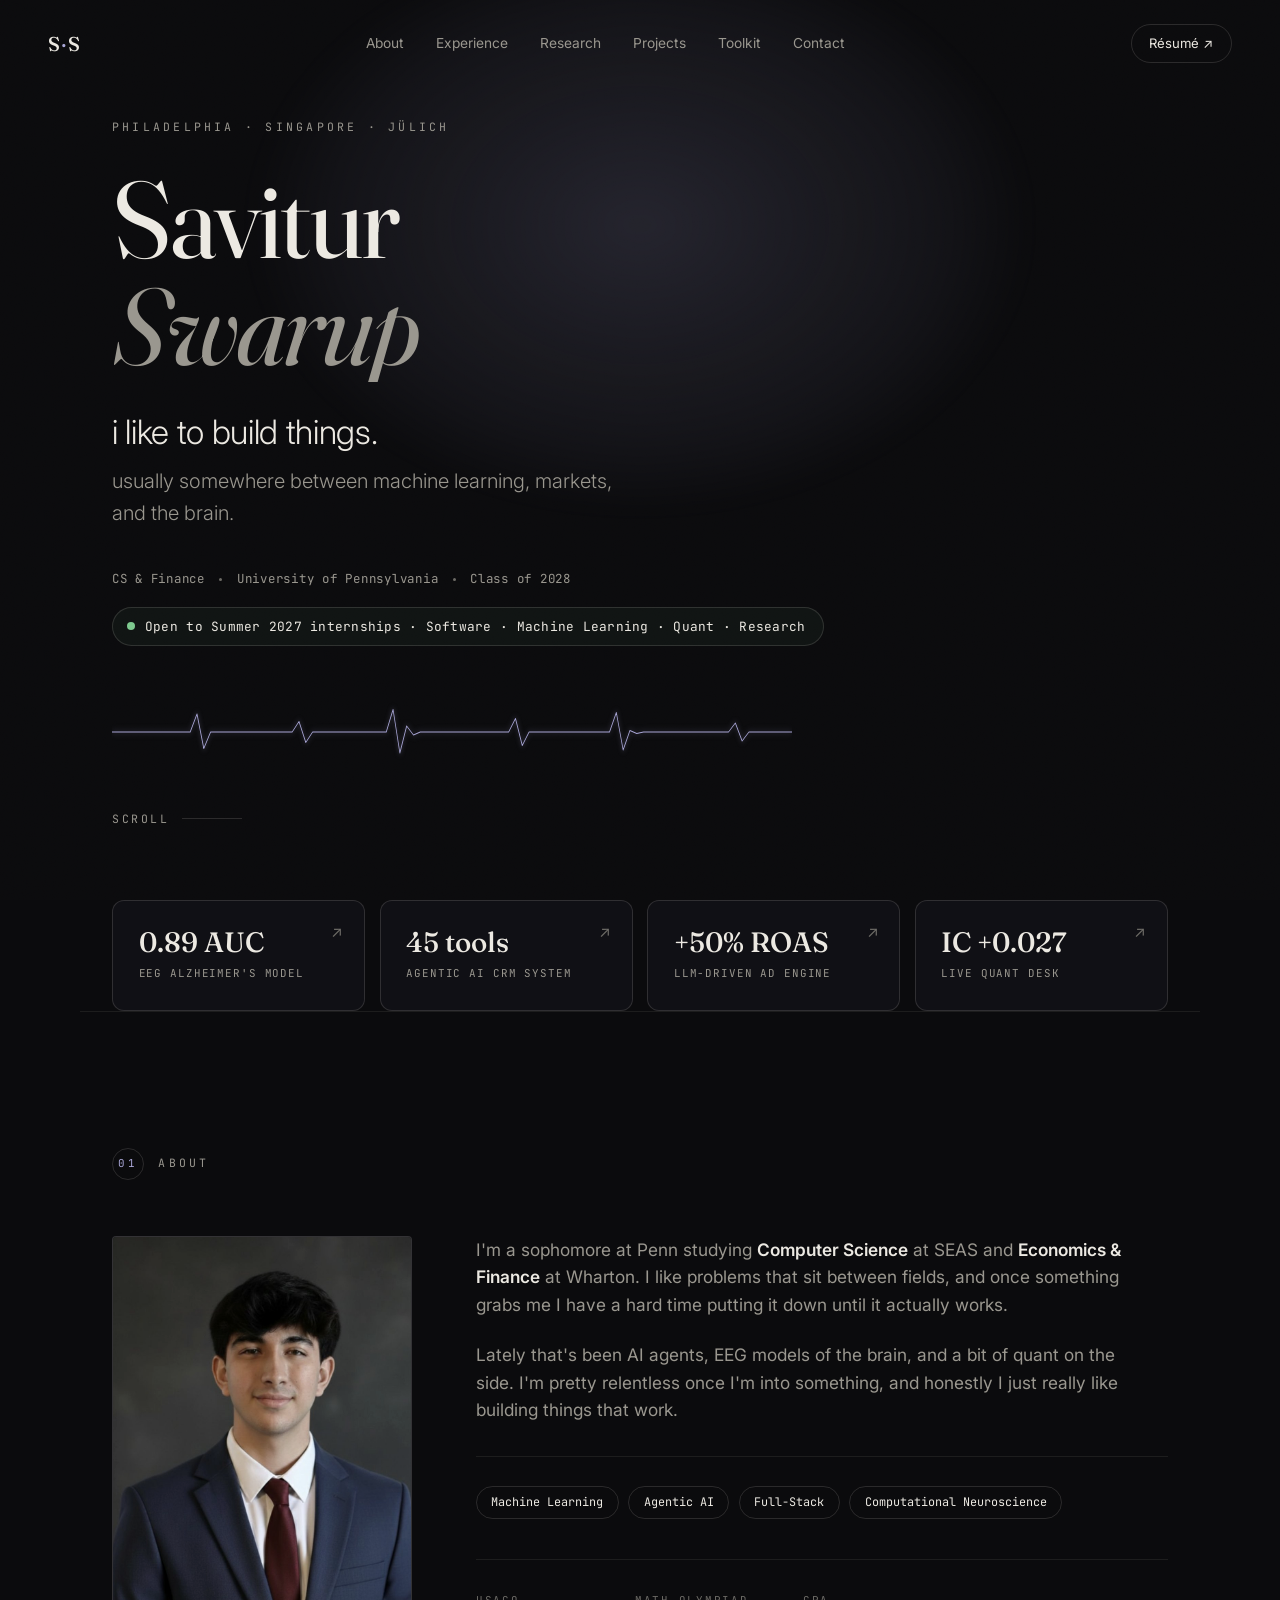
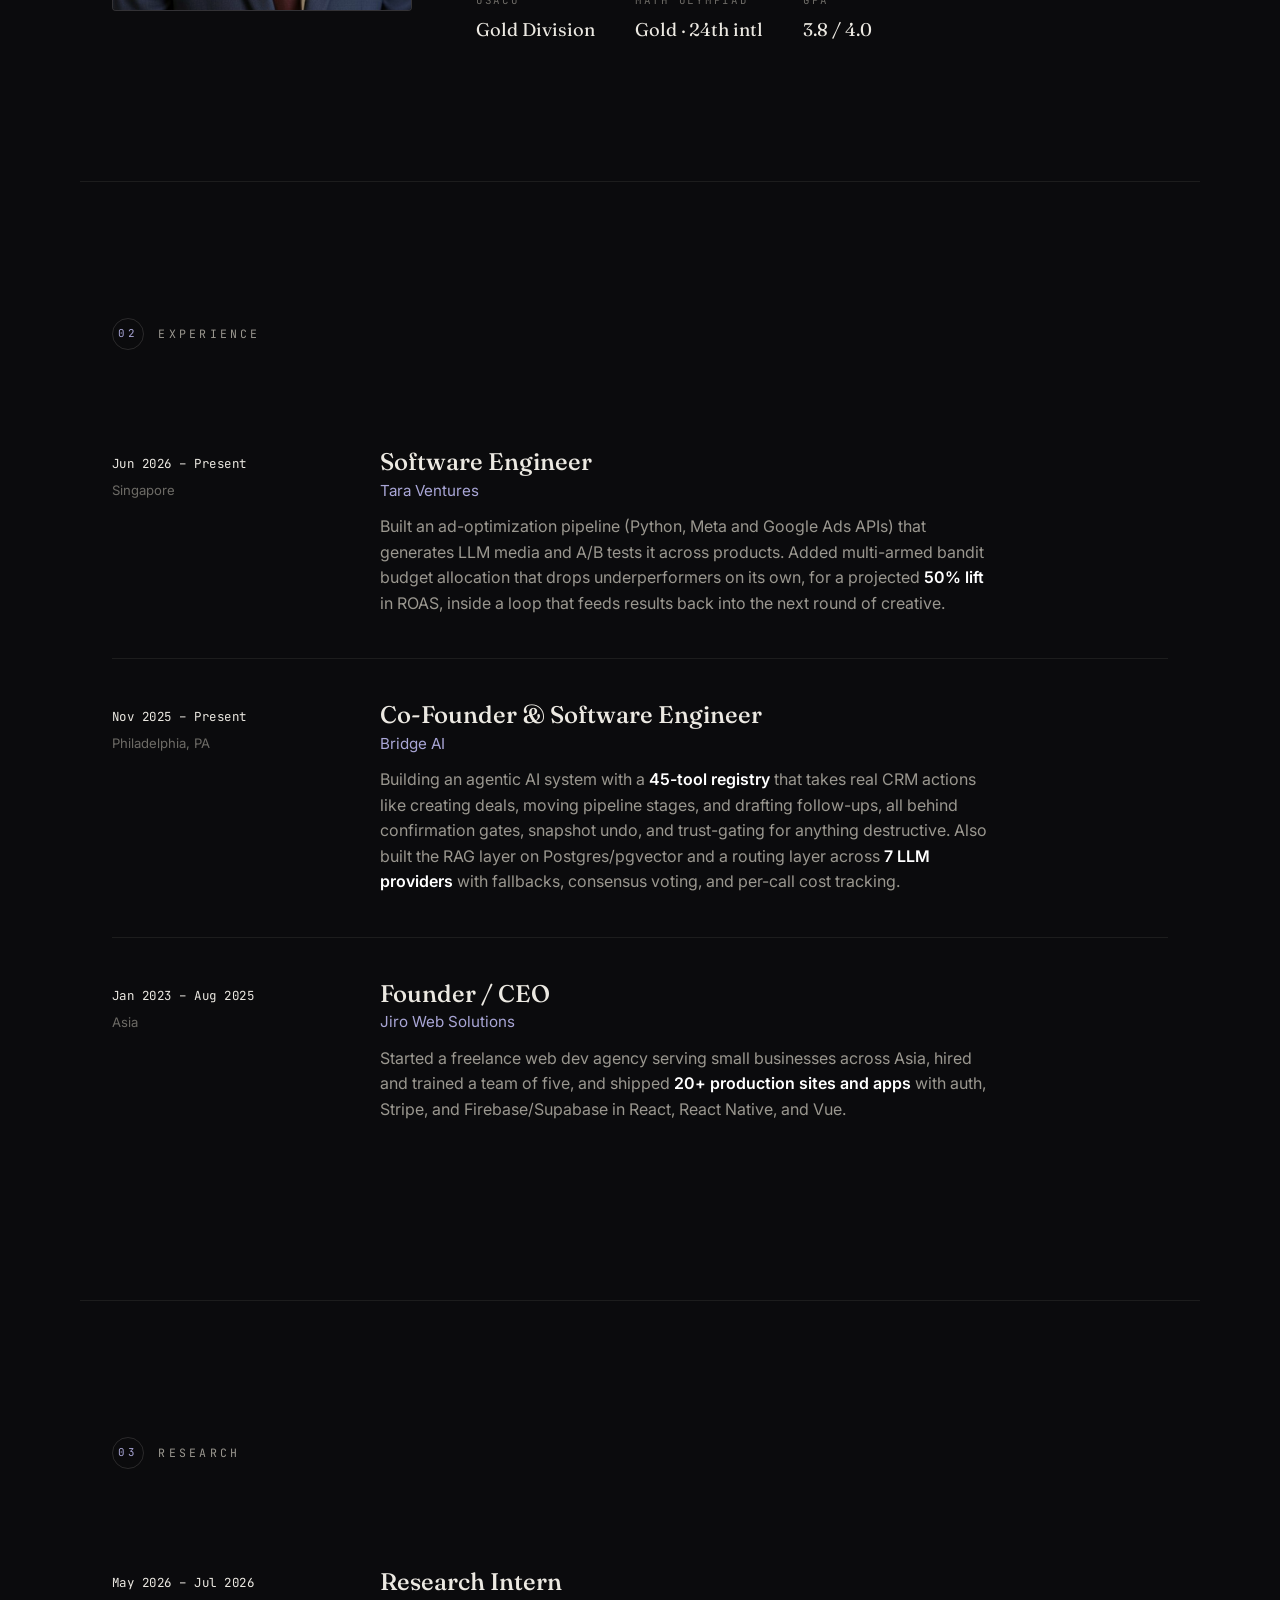
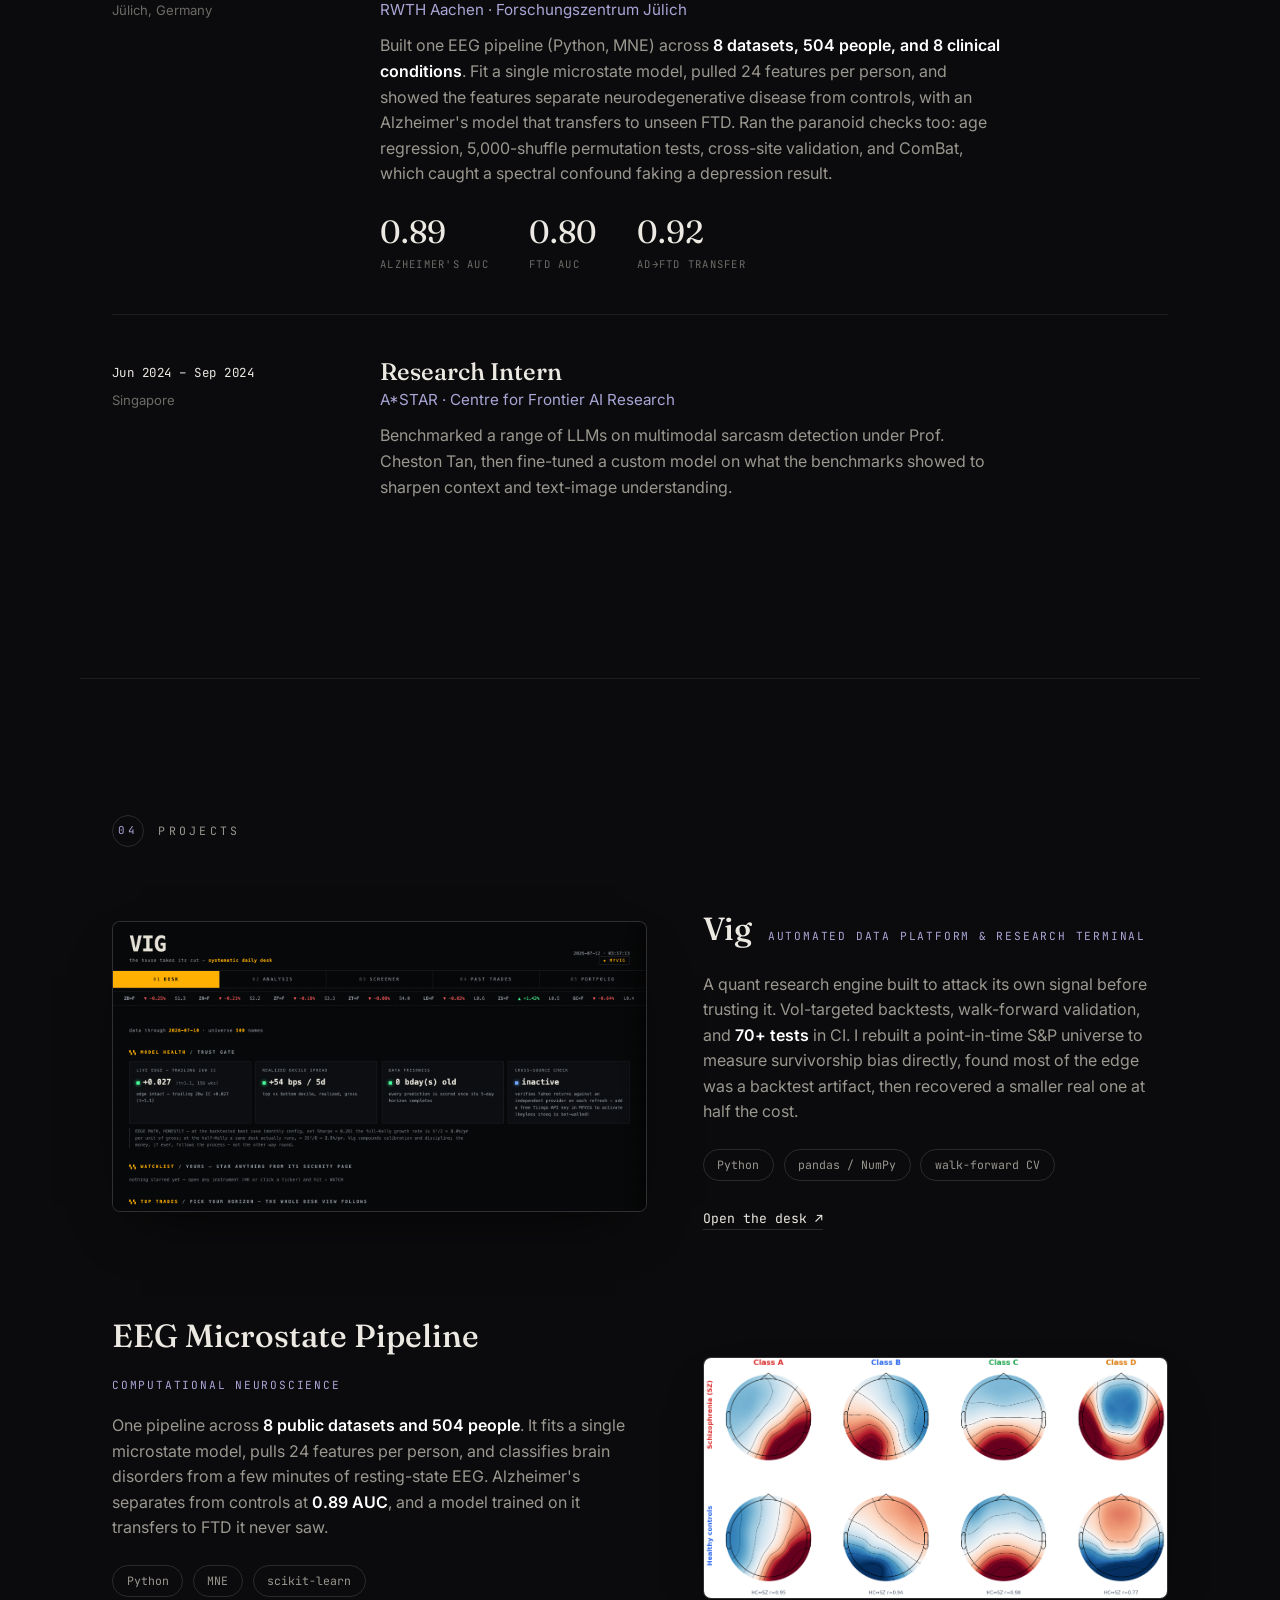
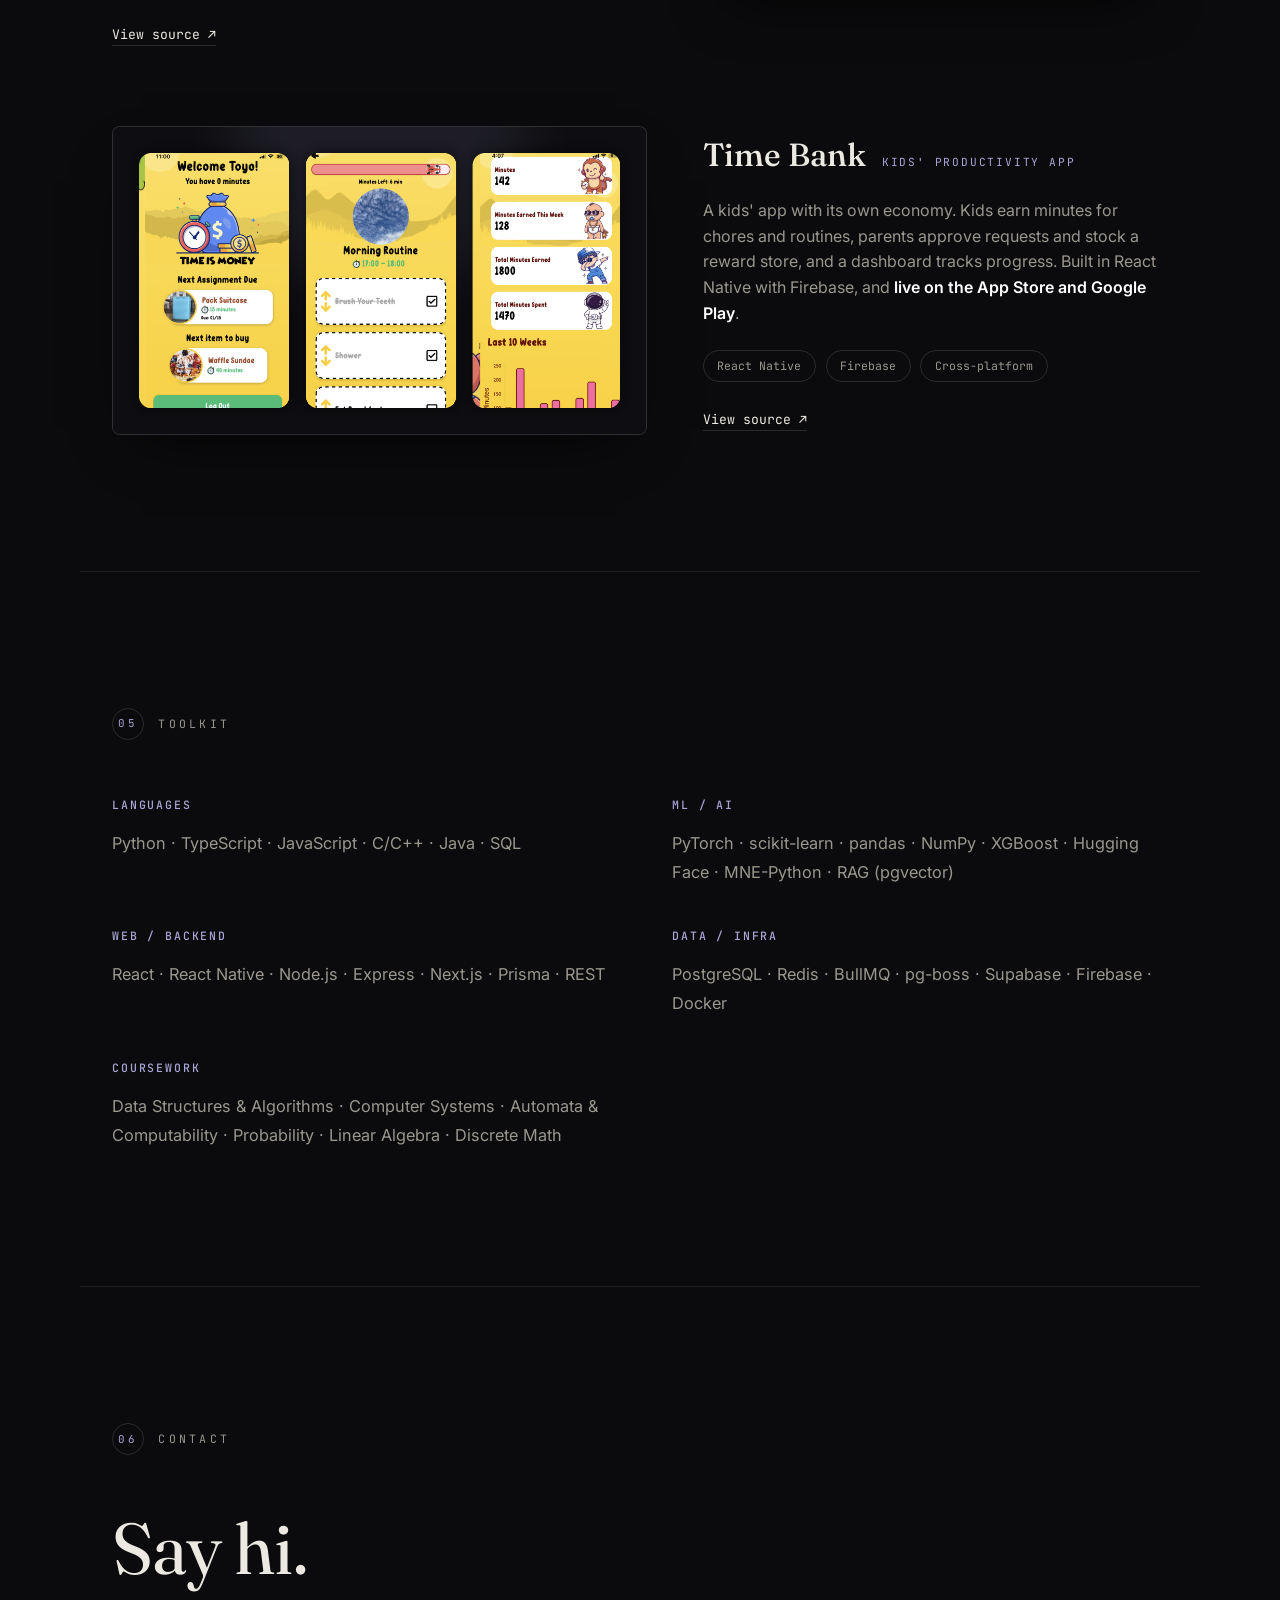
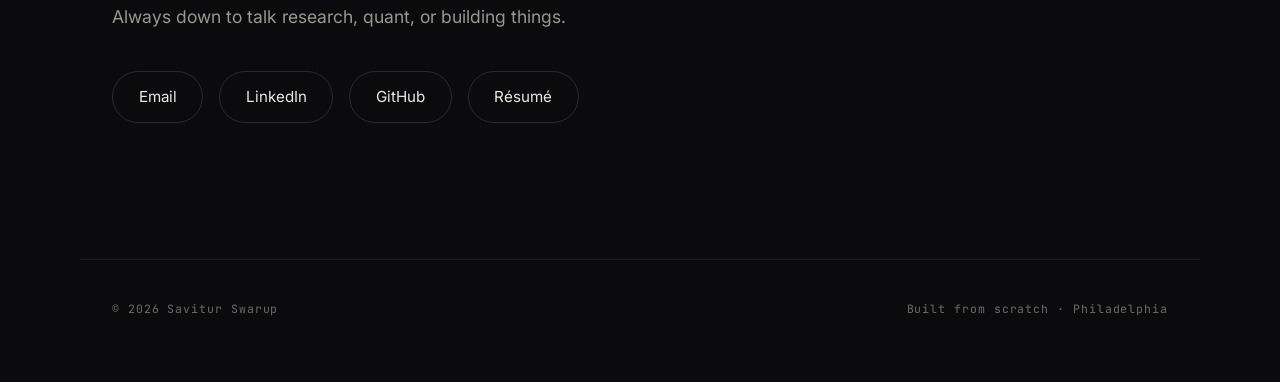
==== index.html @ 1675d7dd "Add .nojekyll so Pages serves vig/research/; retitle Vig card Co-Authored-By: Claude Fable 5 <norepl" ====
<!DOCTYPE html>
<html lang="en">
<head>
  <meta charset="UTF-8" />
  <meta name="viewport" content="width=device-width, initial-scale=1.0" />
  <title>Savitur Swarup</title>
  <meta name="description" content="Savitur Swarup. CS and Finance at Penn. I like building things, usually somewhere between machine learning, markets, and the brain." />

  <!-- Open Graph / social -->
  <meta property="og:type" content="website" />
  <meta property="og:title" content="Savitur Swarup" />
  <meta property="og:description" content="I like building things, usually somewhere between machine learning, markets, and the brain." />
  <meta property="og:image" content="assets/og.png" />
  <meta property="og:image:width" content="1200" />
  <meta property="og:image:height" content="630" />
  <meta name="twitter:card" content="summary_large_image" />
  <meta name="twitter:title" content="Savitur Swarup" />
  <meta name="twitter:description" content="I like building things, usually somewhere between machine learning, markets, and the brain." />
  <meta name="twitter:image" content="assets/og.png" />

  <link rel="icon" href="data:image/svg+xml,%3Csvg xmlns='http://www.w3.org/2000/svg' viewBox='0 0 64 64'%3E%3Crect width='64' height='64' rx='14' fill='%230b0b0d'/%3E%3Ctext x='32' y='44' font-family='Georgia,serif' font-size='38' fill='%23ece9e2' text-anchor='middle'%3ES%3C/text%3E%3Ccircle cx='32' cy='30' r='2' fill='%23a9a6d6'/%3E%3C/svg%3E" />

  <link rel="preconnect" href="https://fonts.googleapis.com" />
  <link rel="preconnect" href="https://fonts.gstatic.com" crossorigin />
  <link href="https://fonts.googleapis.com/css2?family=Fraunces:opsz,wght@9..144,300;9..144,400;9..144,500;9..144,600&family=Inter:wght@300;400;500;600&family=JetBrains+Mono:wght@400;500&display=swap" rel="stylesheet" />
  <link rel="stylesheet" href="styles.css" />
</head>
<body>
  <div class="grain" aria-hidden="true"></div>
  <div class="aura" aria-hidden="true"></div>
  <div class="cursor-glow" aria-hidden="true"></div>
  <div class="scroll-prog" id="scrollProg" aria-hidden="true"></div>

  <!-- NAV -->
  <header class="nav" id="nav">
    <a href="#top" class="nav__mark">S<span>·</span>S</a>
    <nav class="nav__links">
      <a href="#about" data-spy="about">About</a>
      <a href="#experience" data-spy="experience">Experience</a>
      <a href="#research" data-spy="research">Research</a>
      <a href="#projects" data-spy="projects">Projects</a>
      <a href="#skills" data-spy="skills">Toolkit</a>
      <a href="#contact" data-spy="contact">Contact</a>
    </nav>
    <a href="assets/Savitur_Swarup_Resume.pdf" target="_blank" rel="noopener" class="nav__resume">Résumé ↗</a>
  </header>

  <main id="top">

    <!-- HERO -->
    <section class="hero">
      <div class="hero__inner">
        <p class="eyebrow reveal">Philadelphia · Singapore · Jülich</p>
        <h1 class="hero__name">
          <span class="line"><span>Savitur</span></span>
          <span class="line"><span>Swarup</span></span>
        </h1>
        <p class="hero__tag reveal">i like to build things.</p>
        <p class="hero__sub reveal">usually somewhere between machine learning, markets, and the brain.</p>
        <div class="hero__meta reveal">
          <span>CS &amp; Finance</span>
          <span class="dot"></span>
          <span>University of Pennsylvania</span>
          <span class="dot"></span>
          <span>Class of 2028</span>
        </div>
        <div class="hero__status reveal">
          <span class="hero__status-dot"></span>
          <span class="hero__status-txt">Open to Summer 2027 internships · Software · Machine Learning · Quant · Research</span>
        </div>

        <!-- signature: live EEG trace -->
        <div class="eeg reveal" aria-hidden="true">
          <svg viewBox="0 0 1200 80" preserveAspectRatio="none">
            <path class="eeg__path" d="M0,40 L120,40 L138,40 L150,16 L162,62 L174,40 L300,40 L318,40 L330,26 L342,54 L354,40 L470,40 L484,40 L496,10 L508,68 L520,32 L532,44 L544,40 L680,40 L700,40 L712,22 L724,58 L736,40 L860,40 L878,40 L890,14 L902,64 L914,38 L926,42 L938,40 L1070,40 L1088,40 L1100,28 L1112,52 L1124,40 L1200,40" />
          </svg>
        </div>

        <a href="#about" class="hero__scroll reveal" aria-label="Scroll to content">
          <span>Scroll</span>
          <span class="hero__scroll-line"></span>
        </a>
      </div>
    </section>

    <!-- HIGHLIGHTS: the heart, at a glance -->
    <section class="highlights" aria-label="Highlights">
      <div class="hl-grid reveal">
        <a class="hl" href="#research">
          <b>0.89 AUC</b><span>EEG Alzheimer's model</span><i class="hl-go" aria-hidden="true">↗</i>
        </a>
        <a class="hl" href="#experience">
          <b>45 tools</b><span>Agentic AI CRM system</span><i class="hl-go" aria-hidden="true">↗</i>
        </a>
        <a class="hl" href="#experience">
          <b>+50% ROAS</b><span>LLM-driven ad engine</span><i class="hl-go" aria-hidden="true">↗</i>
        </a>
        <a class="hl" href="/vig/" target="_blank" rel="noopener">
          <b>IC +0.027</b><span>Live quant desk</span><i class="hl-go" aria-hidden="true">↗</i>
        </a>
      </div>
    </section>

    <!-- ABOUT -->
    <section class="section" id="about">
      <div class="section__label reveal"><span>01</span> About</div>
      <div class="about">
        <div class="about__photo reveal">
          <img src="assets/headshot.jpg" alt="Savitur Swarup"
               onerror="this.closest('.about__photo').classList.add('is-empty')" />
          <div class="about__photo-fallback">
            <span class="about__photo-mark">S<i>·</i>S</span>
            <span class="about__photo-cap">Savitur Swarup</span>
          </div>
        </div>
        <div class="about__text">
          <p class="reveal">
            I'm a sophomore at Penn studying <strong>Computer Science</strong> at SEAS and
            <strong>Economics &amp; Finance</strong> at Wharton. I like problems that sit between fields, and
            once something grabs me I have a hard time putting it down until it actually works.
          </p>
          <p class="reveal">
            Lately that's been AI agents, EEG models of the brain, and a bit of quant on the side. I'm pretty
            relentless once I'm into something, and honestly I just really like building things that work.
          </p>
          <div class="about__focus reveal">
            <span>Machine Learning</span><span>Agentic AI</span><span>Full-Stack</span><span>Computational Neuroscience</span>
          </div>
          <ul class="about__facts reveal">
            <li><span>USACO</span> Gold Division</li>
            <li><span>Math Olympiad</span> Gold · 24th intl</li>
            <li><span>GPA</span> 3.8 / 4.0</li>
          </ul>
        </div>
      </div>
    </section>

    <!-- EXPERIENCE -->
    <section class="section" id="experience">
      <div class="section__label reveal"><span>02</span> Experience</div>
      <div class="rows">

        <article class="row reveal">
          <div class="row__meta">
            <span class="row__time">Jun 2026 – Present</span>
            <span class="row__place">Singapore</span>
          </div>
          <div class="row__body">
            <h3>Software Engineer <span class="row__org">Tara Ventures</span></h3>
            <p>Built an ad-optimization pipeline (Python, Meta and Google Ads APIs) that generates LLM media
              and A/B tests it across products. Added multi-armed bandit budget allocation that drops
              underperformers on its own, for a projected <strong>50% lift</strong> in ROAS, inside a loop
              that feeds results back into the next round of creative.</p>
          </div>
        </article>

        <article class="row reveal">
          <div class="row__meta">
            <span class="row__time">Nov 2025 – Present</span>
            <span class="row__place">Philadelphia, PA</span>
          </div>
          <div class="row__body">
            <h3>Co-Founder &amp; Software Engineer <span class="row__org">Bridge AI</span></h3>
            <p>Building an agentic AI system with a <strong>45-tool registry</strong> that takes real CRM
              actions like creating deals, moving pipeline stages, and drafting follow-ups, all behind
              confirmation gates, snapshot undo, and trust-gating for anything destructive. Also built the
              RAG layer on Postgres/pgvector and a routing layer across <strong>7 LLM providers</strong> with
              fallbacks, consensus voting, and per-call cost tracking.</p>
          </div>
        </article>

        <article class="row reveal">
          <div class="row__meta">
            <span class="row__time">Jan 2023 – Aug 2025</span>
            <span class="row__place">Asia</span>
          </div>
          <div class="row__body">
            <h3>Founder / CEO <span class="row__org">Jiro Web Solutions</span></h3>
            <p>Started a freelance web dev agency serving small businesses across Asia, hired and trained a
              team of five, and shipped <strong>20+ production sites and apps</strong> with auth, Stripe, and
              Firebase/Supabase in React, React Native, and Vue.</p>
          </div>
        </article>

      </div>
    </section>

    <!-- RESEARCH -->
    <section class="section" id="research">
      <div class="section__label reveal"><span>03</span> Research</div>
      <div class="rows">

        <article class="row reveal">
          <div class="row__meta">
            <span class="row__time">May 2026 – Jul 2026</span>
            <span class="row__place">Jülich, Germany</span>
          </div>
          <div class="row__body">
            <h3>Research Intern <span class="row__org">RWTH Aachen · Forschungszentrum Jülich</span></h3>
            <p>Built one EEG pipeline (Python, MNE) across <strong>8 datasets, 504 people, and 8 clinical
              conditions</strong>. Fit a single microstate model, pulled 24 features per person, and showed
              the features separate neurodegenerative disease from controls, with an Alzheimer's model that
              transfers to unseen FTD. Ran the paranoid checks too: age regression, 5,000-shuffle permutation
              tests, cross-site validation, and ComBat, which caught a spectral confound faking a depression
              result.</p>
            <div class="stats">
              <div class="stat"><b>0.89</b><span>Alzheimer's AUC</span></div>
              <div class="stat"><b>0.80</b><span>FTD AUC</span></div>
              <div class="stat"><b>0.92</b><span>AD→FTD transfer</span></div>
            </div>
          </div>
        </article>

        <article class="row reveal">
          <div class="row__meta">
            <span class="row__time">Jun 2024 – Sep 2024</span>
            <span class="row__place">Singapore</span>
          </div>
          <div class="row__body">
            <h3>Research Intern <span class="row__org">A*STAR · Centre for Frontier AI Research</span></h3>
            <p>Benchmarked a range of LLMs on multimodal sarcasm detection under Prof. Cheston Tan, then
              fine-tuned a custom model on what the benchmarks showed to sharpen context and text-image
              understanding.</p>
          </div>
        </article>

      </div>
    </section>

    <!-- PROJECTS -->
    <section class="section" id="projects">
      <div class="section__label reveal"><span>04</span> Projects</div>
      <div class="work">

        <article class="work__item reveal">
          <a class="work__shot" href="/vig/" target="_blank" rel="noopener">
            <img src="assets/vig.png" alt="Vig quant research desk with model health, trailing IC, and decile spread" />
          </a>
          <div class="work__body">
            <div class="work__head">
              <h3>Vig</h3>
              <span class="work__tag">Automated Data Platform &amp; Research Terminal</span>
            </div>
            <p>A quant research engine built to attack its own signal before trusting it. Vol-targeted
              backtests, walk-forward validation, and <strong>70+ tests</strong> in CI. I rebuilt a
              point-in-time S&amp;P universe to measure survivorship bias directly, found most of the edge was
              a backtest artifact, then recovered a smaller real one at half the cost.</p>
            <div class="work__stack">
              <span>Python</span><span>pandas / NumPy</span><span>walk-forward CV</span>
            </div>
            <div class="work__links">
              <a href="/vig/" target="_blank" rel="noopener">Open the desk ↗</a>
            </div>
          </div>
        </article>

        <article class="work__item work__item--reverse reveal">
          <a class="work__shot" href="https://github.com/savi-swar/eeg-microstate-pipeline" target="_blank" rel="noopener">
            <img src="assets/eeg.png" alt="EEG microstate topographies for schizophrenia and healthy controls, classes A to D" />
          </a>
          <div class="work__body">
            <div class="work__head">
              <h3>EEG Microstate Pipeline</h3>
              <span class="work__tag">Computational Neuroscience</span>
            </div>
            <p>One pipeline across <strong>8 public datasets and 504 people</strong>. It fits a single
              microstate model, pulls 24 features per person, and classifies brain disorders from a few
              minutes of resting-state EEG. Alzheimer's separates from controls at <strong>0.89 AUC</strong>,
              and a model trained on it transfers to FTD it never saw.</p>
            <div class="work__stack">
              <span>Python</span><span>MNE</span><span>scikit-learn</span>
            </div>
            <div class="work__links">
              <a href="https://github.com/savi-swar/eeg-microstate-pipeline" target="_blank" rel="noopener">View source ↗</a>
            </div>
          </div>
        </article>

        <article class="work__item reveal">
          <a class="work__shot" href="https://github.com/Savi-Swar/TimeBank" target="_blank" rel="noopener">
            <img src="assets/timebank.png" alt="Time Bank kids app showing home, morning routine, and growth stats" />
          </a>
          <div class="work__body">
            <div class="work__head">
              <h3>Time Bank</h3>
              <span class="work__tag">Kids' Productivity App</span>
            </div>
            <p>A kids' app with its own economy. Kids earn minutes for chores and routines, parents approve
              requests and stock a reward store, and a dashboard tracks progress. Built in React Native with
              Firebase, and <strong>live on the App Store and Google Play</strong>.</p>
            <div class="work__stack">
              <span>React Native</span><span>Firebase</span><span>Cross-platform</span>
            </div>
            <div class="work__links">
              <a href="https://github.com/Savi-Swar/TimeBank" target="_blank" rel="noopener">View source ↗</a>
            </div>
          </div>
        </article>

      </div>
    </section>

    <!-- SKILLS -->
    <section class="section" id="skills">
      <div class="section__label reveal"><span>05</span> Toolkit</div>
      <div class="skills">
        <div class="skills__group reveal">
          <h4>Languages</h4>
          <p>Python · TypeScript · JavaScript · C/C++ · Java · SQL</p>
        </div>
        <div class="skills__group reveal">
          <h4>ML / AI</h4>
          <p>PyTorch · scikit-learn · pandas · NumPy · XGBoost · Hugging Face · MNE-Python · RAG (pgvector)</p>
        </div>
        <div class="skills__group reveal">
          <h4>Web / Backend</h4>
          <p>React · React Native · Node.js · Express · Next.js · Prisma · REST</p>
        </div>
        <div class="skills__group reveal">
          <h4>Data / Infra</h4>
          <p>PostgreSQL · Redis · BullMQ · pg-boss · Supabase · Firebase · Docker</p>
        </div>
        <div class="skills__group reveal">
          <h4>Coursework</h4>
          <p>Data Structures &amp; Algorithms · Computer Systems · Automata &amp; Computability · Probability · Linear Algebra · Discrete Math</p>
        </div>
      </div>
    </section>

    <!-- CONTACT -->
    <section class="section section--contact" id="contact">
      <div class="section__label reveal"><span>06</span> Contact</div>
      <div class="contact reveal">
        <h2>Say hi.</h2>
        <p>Always down to talk research, quant, or building things.</p>
        <div class="contact__links">
          <a href="mailto:saviswa@seas.upenn.edu">Email</a>
          <a href="https://linkedin.com/in/savitur-swarup" target="_blank" rel="noopener">LinkedIn</a>
          <a href="https://github.com/savi-swar" target="_blank" rel="noopener">GitHub</a>
          <a href="assets/Savitur_Swarup_Resume.pdf" target="_blank" rel="noopener">Résumé</a>
        </div>
      </div>
    </section>

    <footer class="footer">
      <span>© 2026 Savitur Swarup</span>
      <span>Built from scratch · Philadelphia</span>
    </footer>

  </main>

  <script src="main.js"></script>
</body>
</html>
---- styles.css ----
/* ============================================================
   Savitur Swarup · personal site
   Palette: warm near-black, bone type, one cool accent
   ============================================================ */

:root {
  --bg:        #0b0b0d;
  --bg-warm:   #101015;
  --panel:     #141419;
  --line:      rgba(237, 234, 227, 0.08);
  --line-2:    rgba(237, 234, 227, 0.14);
  --text:      #ece9e2;
  --muted:     #9a978f;
  --muted-2:   #6d6b66;
  --accent:    #a9a6d6;   /* cool moonlit lavender-grey */
  --accent-2:  #c7b89a;   /* warm secondary, used sparingly */
  --max:       1120px;
  --ease:      cubic-bezier(0.22, 1, 0.36, 1);
}

* { margin: 0; padding: 0; box-sizing: border-box; }

html { scroll-behavior: smooth; }

body {
  background: var(--bg);
  color: var(--text);
  font-family: 'Inter', -apple-system, BlinkMacSystemFont, sans-serif;
  font-weight: 400;
  line-height: 1.6;
  -webkit-font-smoothing: antialiased;
  text-rendering: optimizeLegibility;
  overflow-x: hidden;
  position: relative;
}

::selection { background: var(--accent); color: #0b0b0d; }

a { color: inherit; text-decoration: none; }
em { font-style: italic; color: var(--text); }
strong { font-weight: 600; color: #fff; }

/* ---------- ambient layers ---------- */

.grain {
  position: fixed; inset: 0; z-index: 1; pointer-events: none;
  opacity: 0.04; mix-blend-mode: overlay;
  background-image: url("data:image/svg+xml,%3Csvg xmlns='http://www.w3.org/2000/svg' width='140' height='140'%3E%3Cfilter id='n'%3E%3CfeTurbulence type='fractalNoise' baseFrequency='0.9' numOctaves='3'/%3E%3C/filter%3E%3Crect width='100%25' height='100%25' filter='url(%23n)'/%3E%3C/svg%3E");
}

.aura {
  position: fixed; z-index: 0; pointer-events: none;
  top: -20vh; left: 50%; transform: translateX(-50%);
  width: 90vw; height: 90vh; max-width: 1100px;
  background: radial-gradient(closest-side,
    rgba(169, 166, 214, 0.16),
    rgba(169, 166, 214, 0.05) 55%,
    transparent 72%);
  filter: blur(10px);
  animation: aura-breathe 9s ease-in-out infinite;
}
@keyframes aura-breathe { 0%, 100% { opacity: 0.75; } 50% { opacity: 1; } }

.scroll-prog {
  position: fixed; top: 0; left: 0; z-index: 60;
  height: 2px; width: 100%;
  background: linear-gradient(90deg, var(--accent), var(--accent-2));
  transform: scaleX(0); transform-origin: 0 50%;
  will-change: transform;
}

.cursor-glow {
  position: fixed; z-index: 0; pointer-events: none;
  width: 480px; height: 480px; border-radius: 50%;
  background: radial-gradient(closest-side, rgba(169,166,214,0.10), transparent 70%);
  transform: translate(-50%, -50%);
  left: -600px; top: -600px;
  transition: opacity 0.4s ease;
  opacity: 0;
}

/* ---------- layout ---------- */

main { position: relative; z-index: 2; }

.section {
  max-width: var(--max);
  margin: 0 auto;
  padding: 8.5rem 2rem;
  border-top: 1px solid var(--line);
}

.section__label {
  font-family: 'JetBrains Mono', monospace;
  font-size: 0.72rem;
  letter-spacing: 0.28em;
  text-transform: uppercase;
  color: var(--muted);
  margin-bottom: 3.5rem;
  display: flex; align-items: center; gap: 0.9rem;
}
.section__label span {
  color: var(--accent);
  border: 1px solid var(--line-2);
  border-radius: 50%;
  width: 2rem; height: 2rem;
  display: grid; place-items: center;
  font-size: 0.68rem;
}

.eyebrow {
  font-family: 'JetBrains Mono', monospace;
  font-size: 0.72rem;
  letter-spacing: 0.28em;
  text-transform: uppercase;
  color: var(--muted);
}

/* ---------- nav ---------- */

.nav {
  position: fixed; top: 0; left: 0; right: 0; z-index: 50;
  display: flex; align-items: center; justify-content: space-between;
  padding: 1.5rem clamp(1.2rem, 4vw, 3rem);
  transition: padding 0.4s var(--ease), background 0.4s ease, backdrop-filter 0.4s ease;
}
.nav.is-scrolled {
  padding-top: 0.9rem; padding-bottom: 0.9rem;
  background: rgba(11, 11, 13, 0.72);
  backdrop-filter: blur(14px) saturate(140%);
  border-bottom: 1px solid var(--line);
}
.nav__mark {
  font-family: 'Fraunces', serif;
  font-size: 1.25rem; font-weight: 500; letter-spacing: 0.02em;
}
.nav__mark span { color: var(--accent); margin: 0 1px; }
.nav__links { display: flex; gap: 2rem; }
.nav__links a {
  font-size: 0.86rem; color: var(--muted);
  position: relative; transition: color 0.3s ease;
}
.nav__links a::after {
  content: ''; position: absolute; left: 0; bottom: -5px;
  width: 0; height: 1px; background: var(--accent);
  transition: width 0.3s var(--ease);
}
.nav__links a:hover { color: var(--text); }
.nav__links a:hover::after { width: 100%; }
.nav__links a.is-active { color: var(--text); }
.nav__links a.is-active::after { width: 100%; background: var(--accent); }
.nav__resume {
  font-size: 0.82rem; color: var(--text);
  border: 1px solid var(--line-2); border-radius: 100px;
  padding: 0.5rem 1.1rem; transition: all 0.3s var(--ease);
}
.nav__resume:hover { border-color: var(--accent); color: var(--accent); }

/* ---------- hero ---------- */

.hero {
  min-height: 100svh;
  display: flex; align-items: center;
  max-width: var(--max); margin: 0 auto;
  padding: 7rem 2rem 4rem;
}
.hero__inner { width: 100%; min-width: 0; }
.hero .eyebrow { margin-bottom: 2rem; }

.hero__name {
  font-family: 'Fraunces', serif;
  font-weight: 400;
  font-size: clamp(3rem, 8.5vw, 7rem);
  line-height: 0.94;
  letter-spacing: -0.02em;
  margin-bottom: 1.8rem;
}
.hero__name .line { display: block; overflow: hidden; padding-bottom: 0.04em; }
.hero__name .line > span {
  display: block; transform: translateY(115%);
  animation: line-up 1.05s var(--ease) forwards;
}
.hero__name .line:nth-child(1) > span { animation-delay: 0.10s; }
.hero__name .line:nth-child(2) > span { animation-delay: 0.24s; }
.hero__name .line:last-child { color: var(--muted); font-style: italic; }
@keyframes line-up { from { transform: translateY(115%); } to { transform: translateY(0); } }

.hero__tag {
  font-size: clamp(1.4rem, 3vw, 2.1rem);
  color: var(--text);
  line-height: 1.3;
  font-weight: 300;
  letter-spacing: -0.01em;
  margin-bottom: 0.7rem;
}
.hero__sub {
  font-size: clamp(1rem, 1.8vw, 1.25rem);
  color: var(--muted);
  font-weight: 300;
  max-width: 42ch;
  margin-bottom: 2.5rem;
}

.hero__meta {
  display: flex; align-items: center; flex-wrap: wrap; gap: 0.9rem;
  font-family: 'JetBrains Mono', monospace;
  font-size: 0.78rem; letter-spacing: 0.06em;
  color: var(--muted);
}
.hero__meta .dot { width: 3px; height: 3px; border-radius: 50%; background: var(--muted-2); }

.hero__status {
  display: inline-flex; align-items: flex-start; gap: 0.6rem;
  max-width: 100%;
  margin-top: 1.1rem;
  font-family: 'JetBrains Mono', monospace;
  font-size: 0.8rem; letter-spacing: 0.02em; line-height: 1.5;
  color: var(--text);
  border: 1px solid var(--line-2); border-radius: 22px;
  padding: 0.55rem 1.1rem 0.55rem 0.9rem;
  background: rgba(126, 201, 143, 0.05);
}
.hero__status-txt { min-width: 0; }
.hero__status-dot {
  width: 8px; height: 8px; border-radius: 50%; margin-top: 0.32rem;
  background: #7ec98f; flex: none;
  box-shadow: 0 0 0 0 rgba(126, 201, 143, 0.55);
  animation: status-pulse 2.4s ease-out infinite;
}
@keyframes status-pulse {
  0% { box-shadow: 0 0 0 0 rgba(126, 201, 143, 0.55); }
  70% { box-shadow: 0 0 0 7px rgba(126, 201, 143, 0); }
  100% { box-shadow: 0 0 0 0 rgba(126, 201, 143, 0); }
}

.about__focus {
  display: flex; flex-wrap: wrap; gap: 0.6rem;
  margin-top: 2rem; padding-top: 1.8rem;
  border-top: 1px solid var(--line);
}
.about__focus span {
  font-family: 'JetBrains Mono', monospace; font-size: 0.74rem;
  color: var(--text); border: 1px solid var(--line-2); border-radius: 100px;
  padding: 0.4rem 0.9rem;
}

/* signature: live EEG trace */
.eeg { margin-top: 3.5rem; width: 100%; max-width: 680px; height: 60px; opacity: 0.9; }
.eeg svg { width: 100%; height: 100%; display: block; }
.eeg__path {
  fill: none; stroke: var(--accent); stroke-width: 1.4;
  stroke-linejoin: round; stroke-linecap: round;
  filter: drop-shadow(0 0 4px rgba(169,166,214,0.5));
  stroke-dasharray: 2600; stroke-dashoffset: 2600;
  animation: eeg-draw 3.2s var(--ease) 0.6s forwards, eeg-pulse 3s ease-in-out 3.8s infinite;
}
@keyframes eeg-draw { to { stroke-dashoffset: 0; } }
@keyframes eeg-pulse { 0%,100% { opacity: 0.55; } 50% { opacity: 1; } }

.hero__scroll {
  display: inline-flex; align-items: center; gap: 0.8rem;
  margin-top: 3rem;
  font-family: 'JetBrains Mono', monospace;
  font-size: 0.72rem; letter-spacing: 0.22em; text-transform: uppercase;
  color: var(--muted);
}
.hero__scroll-line {
  width: 60px; height: 1px; background: var(--line-2); position: relative; overflow: hidden;
}
.hero__scroll-line::after {
  content: ''; position: absolute; inset: 0; background: var(--accent);
  transform: translateX(-100%); animation: sweep 2.4s var(--ease) infinite;
}
@keyframes sweep {
  0% { transform: translateX(-100%); }
  50% { transform: translateX(0); }
  100% { transform: translateX(100%); }
}

/* ---------- highlights band (low-friction "best of") ---------- */
.highlights { max-width: var(--max); margin: 0 auto; padding: 0 2rem; }
.hl-grid { display: grid; grid-template-columns: repeat(4, 1fr); gap: 0.9rem; }
.hl {
  position: relative; display: block;
  background: var(--bg-warm); padding: 1.7rem 1.6rem;
  border: 1px solid var(--line-2); border-radius: 12px;
  transition: transform 0.35s var(--ease), border-color 0.35s var(--ease), background 0.35s var(--ease);
}
.hl:hover {
  transform: translateY(-3px); border-color: var(--accent); background: #16161c;
}
.hl b {
  display: block; font-family: 'Fraunces', serif; font-weight: 500;
  font-size: 1.75rem; line-height: 1; color: var(--text);
}
.hl span {
  display: block; margin-top: 0.55rem; max-width: 88%;
  font-family: 'JetBrains Mono', monospace; font-size: 0.68rem;
  letter-spacing: 0.08em; text-transform: uppercase; color: var(--muted);
}
.hl-go {
  position: absolute; top: 1.2rem; right: 1.3rem;
  font-style: normal; font-size: 0.95rem; color: var(--muted-2);
  transition: color 0.3s var(--ease), transform 0.3s var(--ease);
}
.hl:hover .hl-go { color: var(--accent); transform: translate(2px, -2px); }

/* ---------- about ---------- */

.about { display: grid; grid-template-columns: 300px 1fr; gap: 4rem; align-items: start; }
.about__photo {
  position: relative; aspect-ratio: 4 / 5; border-radius: 4px; overflow: hidden;
  border: 1px solid var(--line-2); background: var(--panel);
}
.about__photo img { width: 100%; height: 100%; object-fit: cover; filter: grayscale(0.15) contrast(1.02); display: block; }
.about__photo-fallback {
  position: absolute; inset: 0; display: none;
  flex-direction: column; align-items: center; justify-content: center; gap: 0.9rem;
  background:
    radial-gradient(120% 80% at 50% 0%, rgba(169,166,214,0.10), transparent 60%),
    linear-gradient(160deg, var(--panel), var(--bg-warm));
}
.about__photo.is-empty .about__photo-fallback { display: flex; }
.about__photo-mark {
  font-family: 'Fraunces', serif; font-size: 3.4rem; color: var(--text); letter-spacing: 0.02em;
}
.about__photo-mark i { color: var(--accent); font-style: normal; margin: 0 2px; }
.about__photo-cap {
  font-family: 'JetBrains Mono', monospace; font-size: 0.66rem;
  letter-spacing: 0.24em; text-transform: uppercase; color: var(--muted-2);
}
.about__photo.is-empty img { display: none; }

.about__text p { font-size: 1.08rem; color: var(--muted); margin-bottom: 1.4rem; max-width: 60ch; }
.about__text p strong, .about__text p em { color: var(--text); }
.about__facts {
  list-style: none; display: flex; flex-wrap: wrap; gap: 2.5rem; margin-top: 2.5rem;
  padding-top: 2rem; border-top: 1px solid var(--line);
}
.about__facts li {
  font-family: 'Fraunces', serif; font-size: 1.15rem; color: var(--text);
}
.about__facts span {
  display: block; font-family: 'JetBrains Mono', monospace;
  font-size: 0.68rem; letter-spacing: 0.16em; text-transform: uppercase;
  color: var(--muted-2); margin-bottom: 0.35rem;
}

/* ---------- rows (experience / research) ---------- */

.rows { display: flex; flex-direction: column; }
.row {
  display: grid; grid-template-columns: 220px 1fr; gap: 3rem;
  padding: 2.6rem 0; border-top: 1px solid var(--line);
  transition: background 0.4s ease;
}
.row:first-child { border-top: none; }
.row__meta { display: flex; flex-direction: column; gap: 0.4rem; padding-top: 0.4rem; }
.row__time {
  font-family: 'JetBrains Mono', monospace; font-size: 0.78rem;
  letter-spacing: 0.04em; color: var(--text);
}
.row__place { font-size: 0.82rem; color: var(--muted-2); }
.row__body h3 {
  font-family: 'Fraunces', serif; font-weight: 500;
  font-size: 1.5rem; line-height: 1.25; margin-bottom: 0.9rem;
}
.row__org {
  display: block; font-size: 0.95rem; color: var(--accent);
  font-family: 'Inter', sans-serif; font-weight: 400; margin-top: 0.2rem;
}
.row__body p { color: var(--muted); font-size: 1rem; max-width: 62ch; }

.stats { display: flex; flex-wrap: wrap; gap: 2.5rem; margin-top: 1.8rem; }
.stat b {
  font-family: 'Fraunces', serif; font-size: 2rem; font-weight: 400;
  color: var(--text); display: block; line-height: 1;
}
.stat span {
  font-family: 'JetBrains Mono', monospace; font-size: 0.66rem;
  letter-spacing: 0.12em; text-transform: uppercase; color: var(--muted-2);
  margin-top: 0.5rem; display: block;
}

/* ---------- projects (visual) ---------- */

.work { display: flex; flex-direction: column; gap: 5rem; }
.work__item { display: grid; grid-template-columns: 1.15fr 1fr; gap: 3.5rem; align-items: center; }
.work__item--reverse .work__shot { order: 2; }

.work__shot {
  display: block; border-radius: 8px; overflow: hidden;
  border: 1px solid var(--line-2); background: var(--bg-warm);
  box-shadow: 0 24px 60px -30px rgba(0,0,0,0.9);
  transition: transform 0.5s var(--ease), border-color 0.5s var(--ease), box-shadow 0.5s var(--ease);
}
.work__shot img { width: 100%; height: 100%; display: block; object-fit: cover; }
.work__shot:hover {
  transform: translateY(-4px); border-color: var(--accent);
  box-shadow: 0 32px 70px -28px rgba(0,0,0,1), 0 0 0 1px rgba(169,166,214,0.25);
}

.work__head { display: flex; align-items: baseline; gap: 1rem; margin-bottom: 1.1rem; flex-wrap: wrap; }
.work__head h3 { font-family: 'Fraunces', serif; font-weight: 500; font-size: 2rem; }
.work__tag {
  font-family: 'JetBrains Mono', monospace; font-size: 0.7rem;
  letter-spacing: 0.16em; text-transform: uppercase; color: var(--accent);
}
.work__body p { color: var(--muted); font-size: 1rem; margin-bottom: 1.5rem; }
.work__stack { display: flex; flex-wrap: wrap; gap: 0.6rem; margin-bottom: 1.5rem; }
.work__stack span {
  font-family: 'JetBrains Mono', monospace; font-size: 0.72rem;
  color: var(--muted); border: 1px solid var(--line-2); border-radius: 100px;
  padding: 0.35rem 0.85rem;
}
.work__links a {
  font-family: 'JetBrains Mono', monospace; font-size: 0.82rem; color: var(--text);
  border-bottom: 1px solid var(--line-2); padding-bottom: 2px; transition: all 0.3s var(--ease);
}
.work__links a:hover { color: var(--accent); border-color: var(--accent); }
.work__private {
  font-family: 'JetBrains Mono', monospace; font-size: 0.76rem;
  letter-spacing: 0.04em; color: var(--muted-2);
}

/* ---------- skills ---------- */

.skills { display: grid; grid-template-columns: repeat(2, 1fr); gap: 2.5rem 4rem; }
.skills__group h4 {
  font-family: 'JetBrains Mono', monospace; font-size: 0.72rem;
  letter-spacing: 0.16em; text-transform: uppercase; color: var(--accent);
  margin-bottom: 0.9rem; font-weight: 500;
}
.skills__group p { color: var(--muted); font-size: 1.02rem; line-height: 1.8; }

/* ---------- contact ---------- */

.section--contact { text-align: left; }
.contact h2 {
  font-family: 'Fraunces', serif; font-weight: 400;
  font-size: clamp(2.4rem, 6vw, 4.5rem); line-height: 1.05; margin-bottom: 1rem;
  letter-spacing: -0.01em;
}
.contact > .reveal > p, .contact p { color: var(--muted); font-size: 1.1rem; margin-bottom: 2.5rem; }
.contact__links { display: flex; flex-wrap: wrap; gap: 1rem; }
.contact__links a {
  font-size: 0.95rem; padding: 0.8rem 1.6rem;
  border: 1px solid var(--line-2); border-radius: 100px;
  transition: all 0.3s var(--ease);
}
.contact__links a:hover { border-color: var(--accent); color: var(--accent); transform: translateY(-2px); }

/* ---------- footer ---------- */

.footer {
  max-width: var(--max); margin: 0 auto;
  padding: 2.5rem 2rem 4rem;
  display: flex; justify-content: space-between; flex-wrap: wrap; gap: 1rem;
  border-top: 1px solid var(--line);
  font-family: 'JetBrains Mono', monospace; font-size: 0.72rem;
  letter-spacing: 0.08em; color: var(--muted-2);
}

/* ---------- reveal animation ---------- */

.reveal {
  opacity: 0; transform: translateY(26px);
  transition: opacity 0.9s var(--ease), transform 0.9s var(--ease);
}
.reveal.is-in { opacity: 1; transform: none; }

@media (prefers-reduced-motion: reduce) {
  .reveal { opacity: 1; transform: none; transition: none; }
  .hero__scroll-line::after { animation: none; }
  .eeg__path { animation: none; stroke-dashoffset: 0; opacity: 0.75; }
  .hero__name .line > span { animation: none; transform: none; }
  .aura { animation: none; }
  .hero__status-dot { animation: none; }
  html { scroll-behavior: auto; }
}

/* ---------- responsive ---------- */

@media (max-width: 820px) {
  .nav {
    flex-wrap: wrap; row-gap: 0.5rem;
    padding-top: max(0.95rem, env(safe-area-inset-top));
    padding-right: max(1.2rem, env(safe-area-inset-right));
    padding-bottom: 0.7rem;
    padding-left: max(1.2rem, env(safe-area-inset-left));
    background: rgba(11, 11, 13, 0.82);
    backdrop-filter: blur(14px) saturate(140%);
    border-bottom: 1px solid var(--line);
  }
  .nav__links {
    display: flex; order: 3; width: 100%; gap: 1.3rem;
    overflow-x: auto; padding-top: 0.5rem;
    -webkit-overflow-scrolling: touch; scrollbar-width: none;
    -webkit-mask-image: linear-gradient(90deg, transparent, #000 4%, #000 92%, transparent);
            mask-image: linear-gradient(90deg, transparent, #000 4%, #000 92%, transparent);
  }
  .nav__links::-webkit-scrollbar { display: none; }
  .nav__links a { white-space: nowrap; font-size: 0.82rem; }

  .hero {
    padding: calc(128px + env(safe-area-inset-top))
             max(1.5rem, env(safe-area-inset-right)) 3rem
             max(1.5rem, env(safe-area-inset-left));
  }
  .hero__name { font-size: clamp(2.6rem, 15vw, 4.6rem); }
  .eyebrow { font-size: 0.66rem; letter-spacing: 0.2em; }
  .eeg { max-width: 100%; height: 48px; margin-top: 2.5rem; }

  .section {
    padding: 4.5rem max(1.4rem, env(safe-area-inset-right))
             4.5rem max(1.4rem, env(safe-area-inset-left));
  }
  .about { grid-template-columns: 1fr; gap: 2.5rem; }
  .about__photo { max-width: 240px; }
  .row { grid-template-columns: 1fr; gap: 1rem; }
  .row__meta { flex-direction: row; align-items: baseline; gap: 1rem; }
  .skills { grid-template-columns: 1fr; }

  .work { gap: 3rem; }
  .work__item, .work__item--reverse { grid-template-columns: 1fr; gap: 1.6rem; }
  .work__item--reverse .work__shot { order: 0; }

  .hl-grid { grid-template-columns: repeat(2, 1fr); gap: 0.7rem; }
  .hl { padding: 1.3rem 1.2rem; }
  .hl b { font-size: 1.4rem; }
  .hl span { font-size: 0.62rem; letter-spacing: 0.06em; }
}
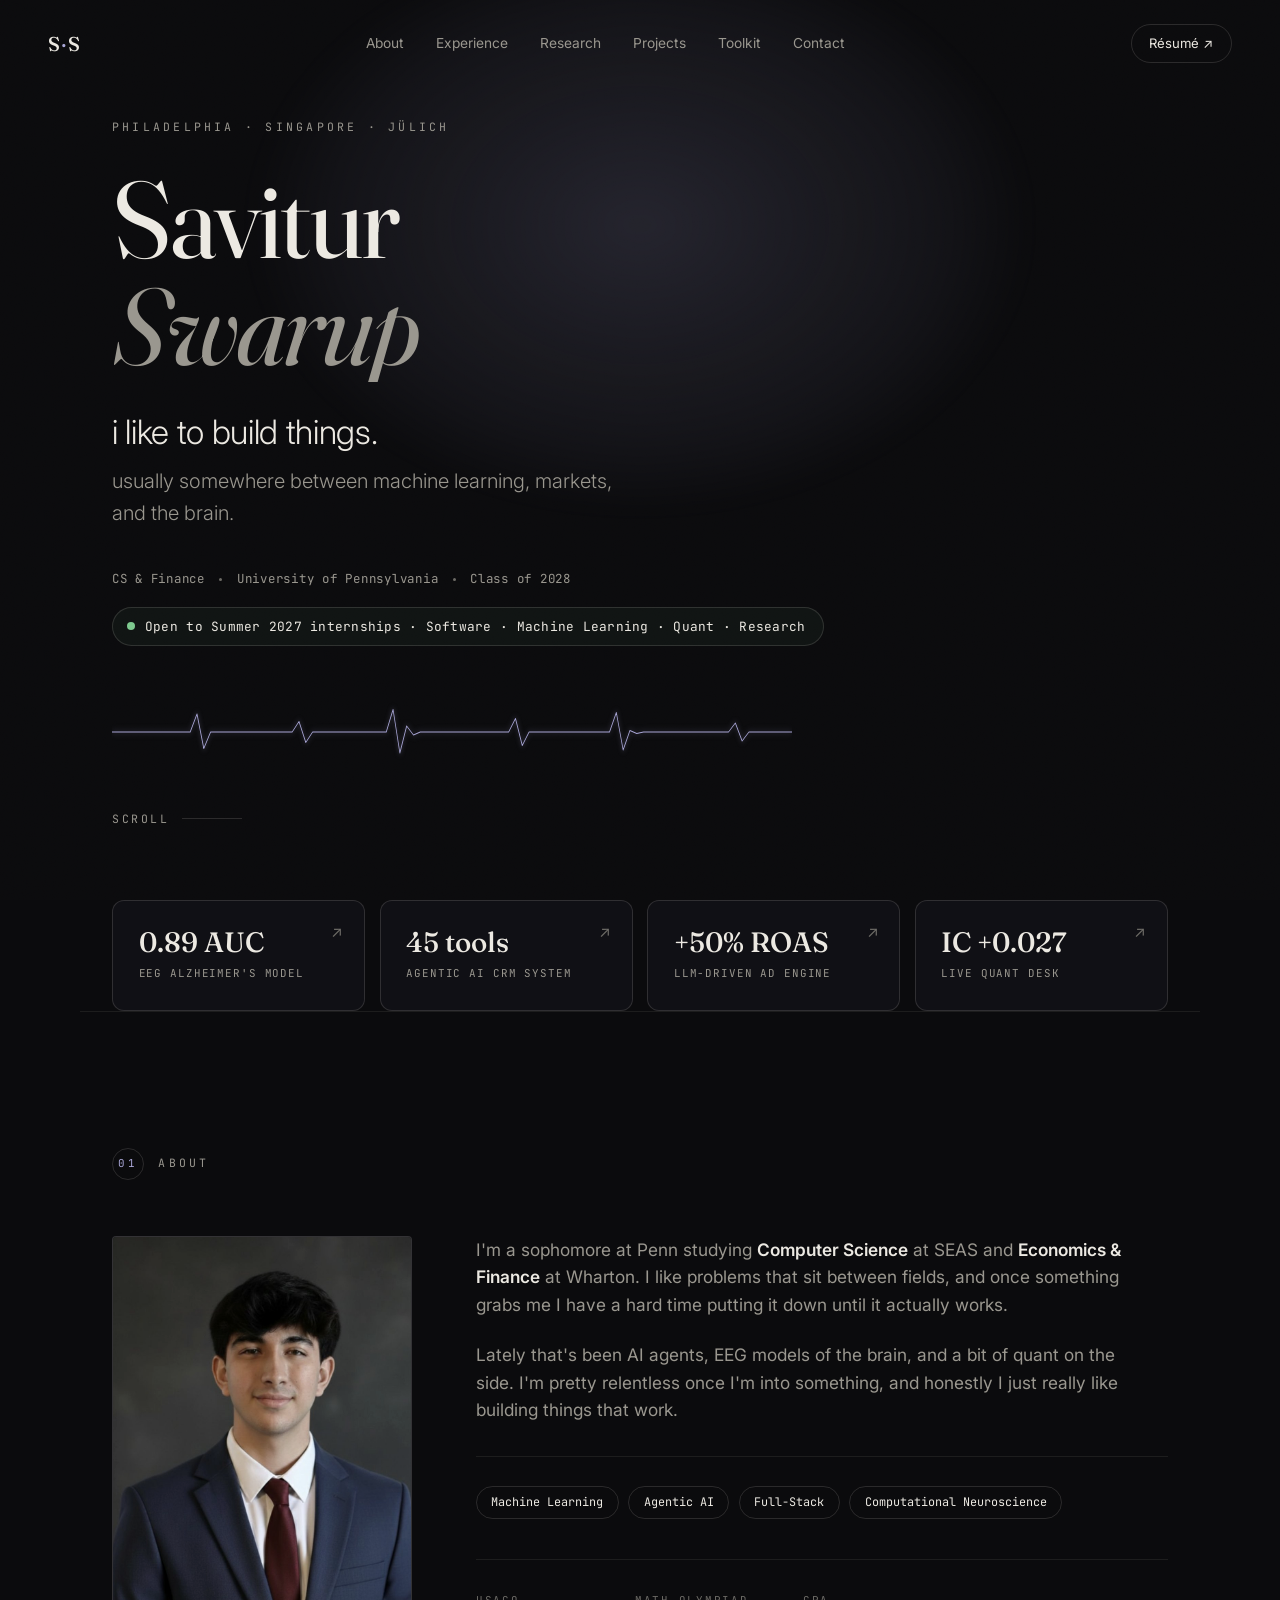
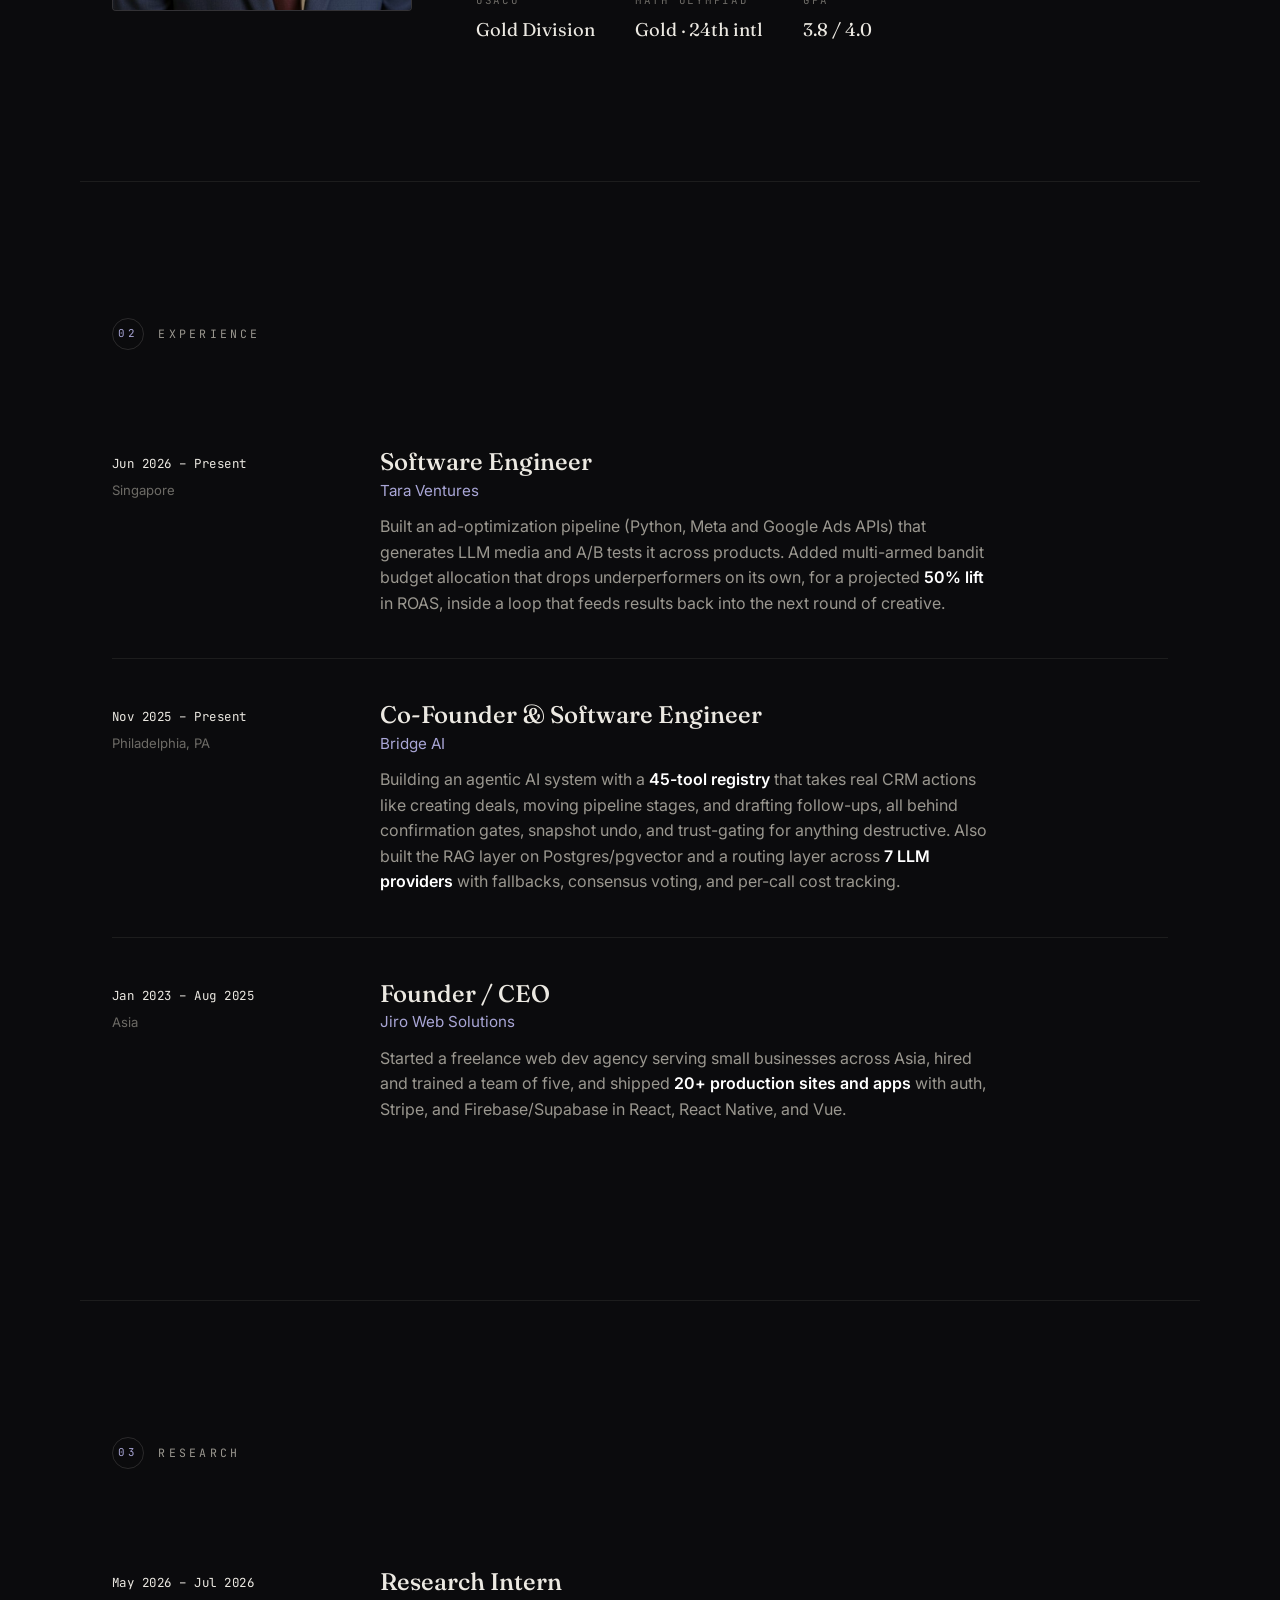
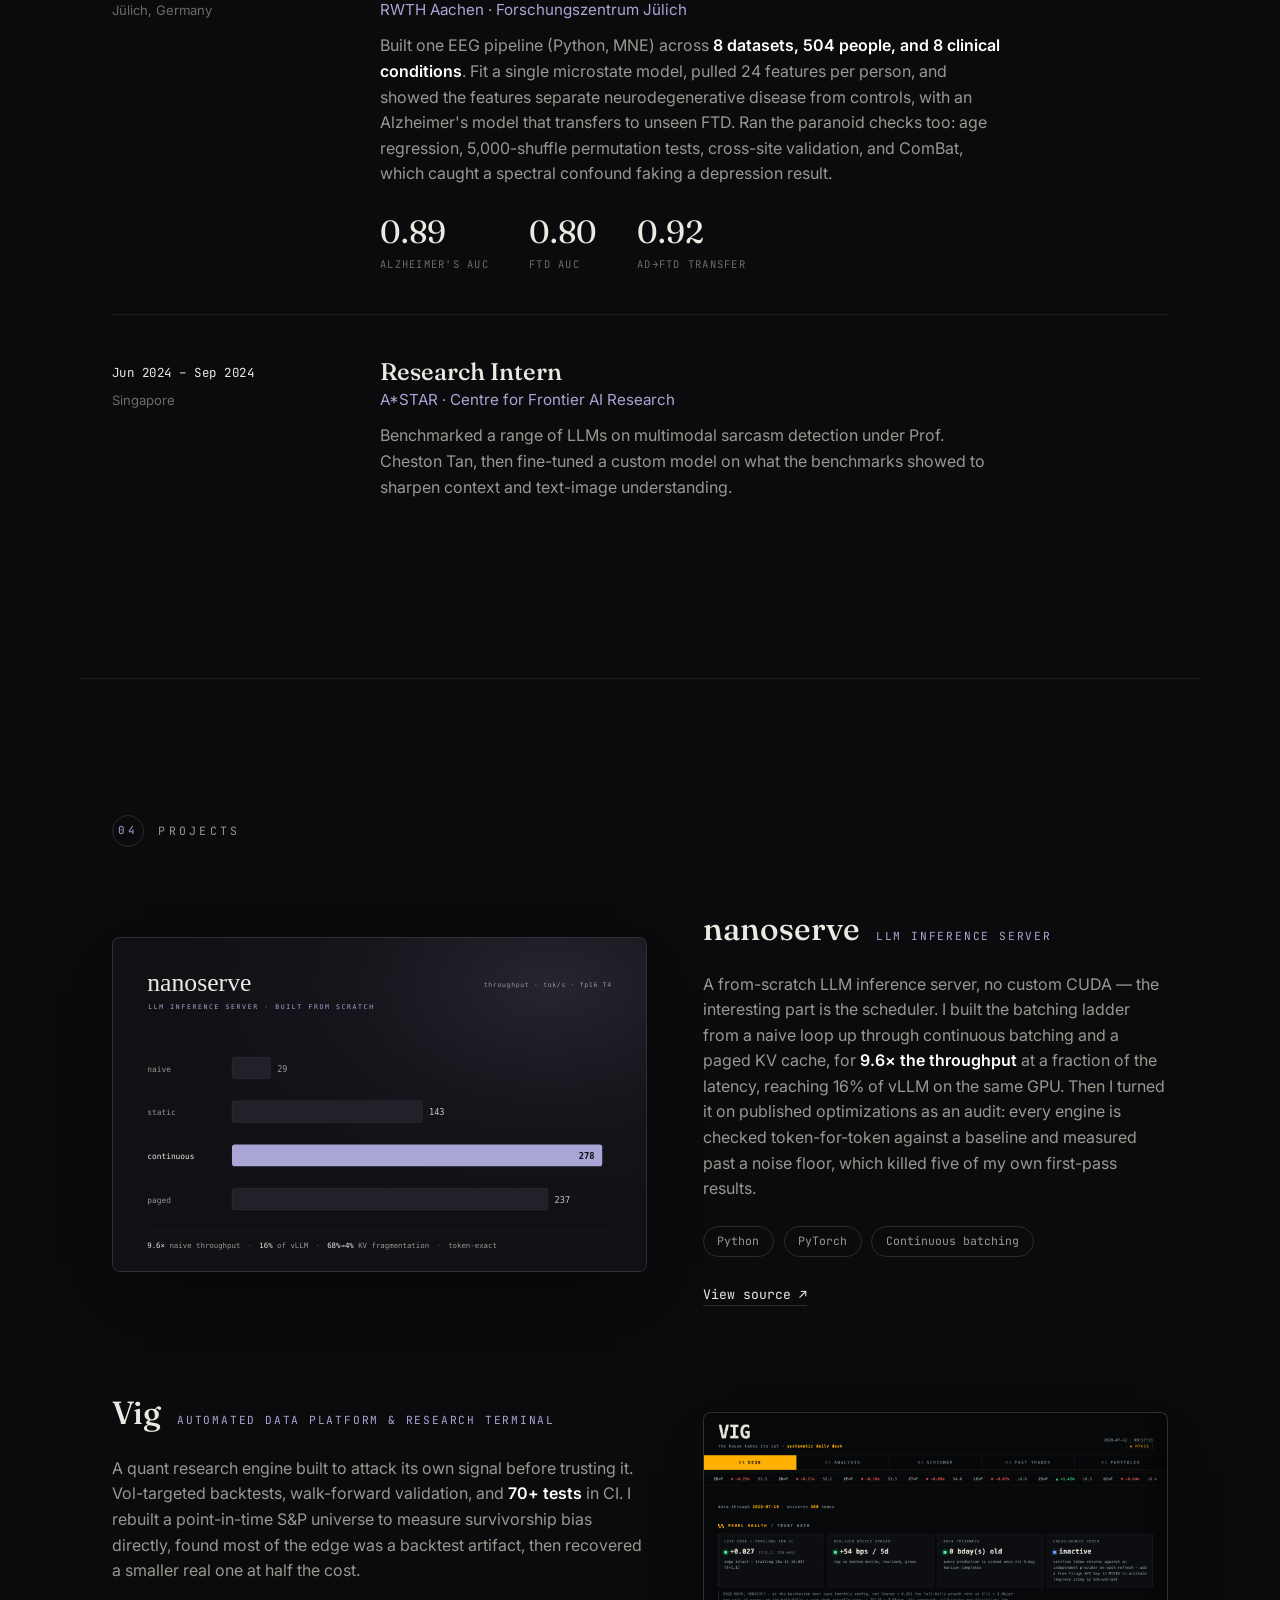
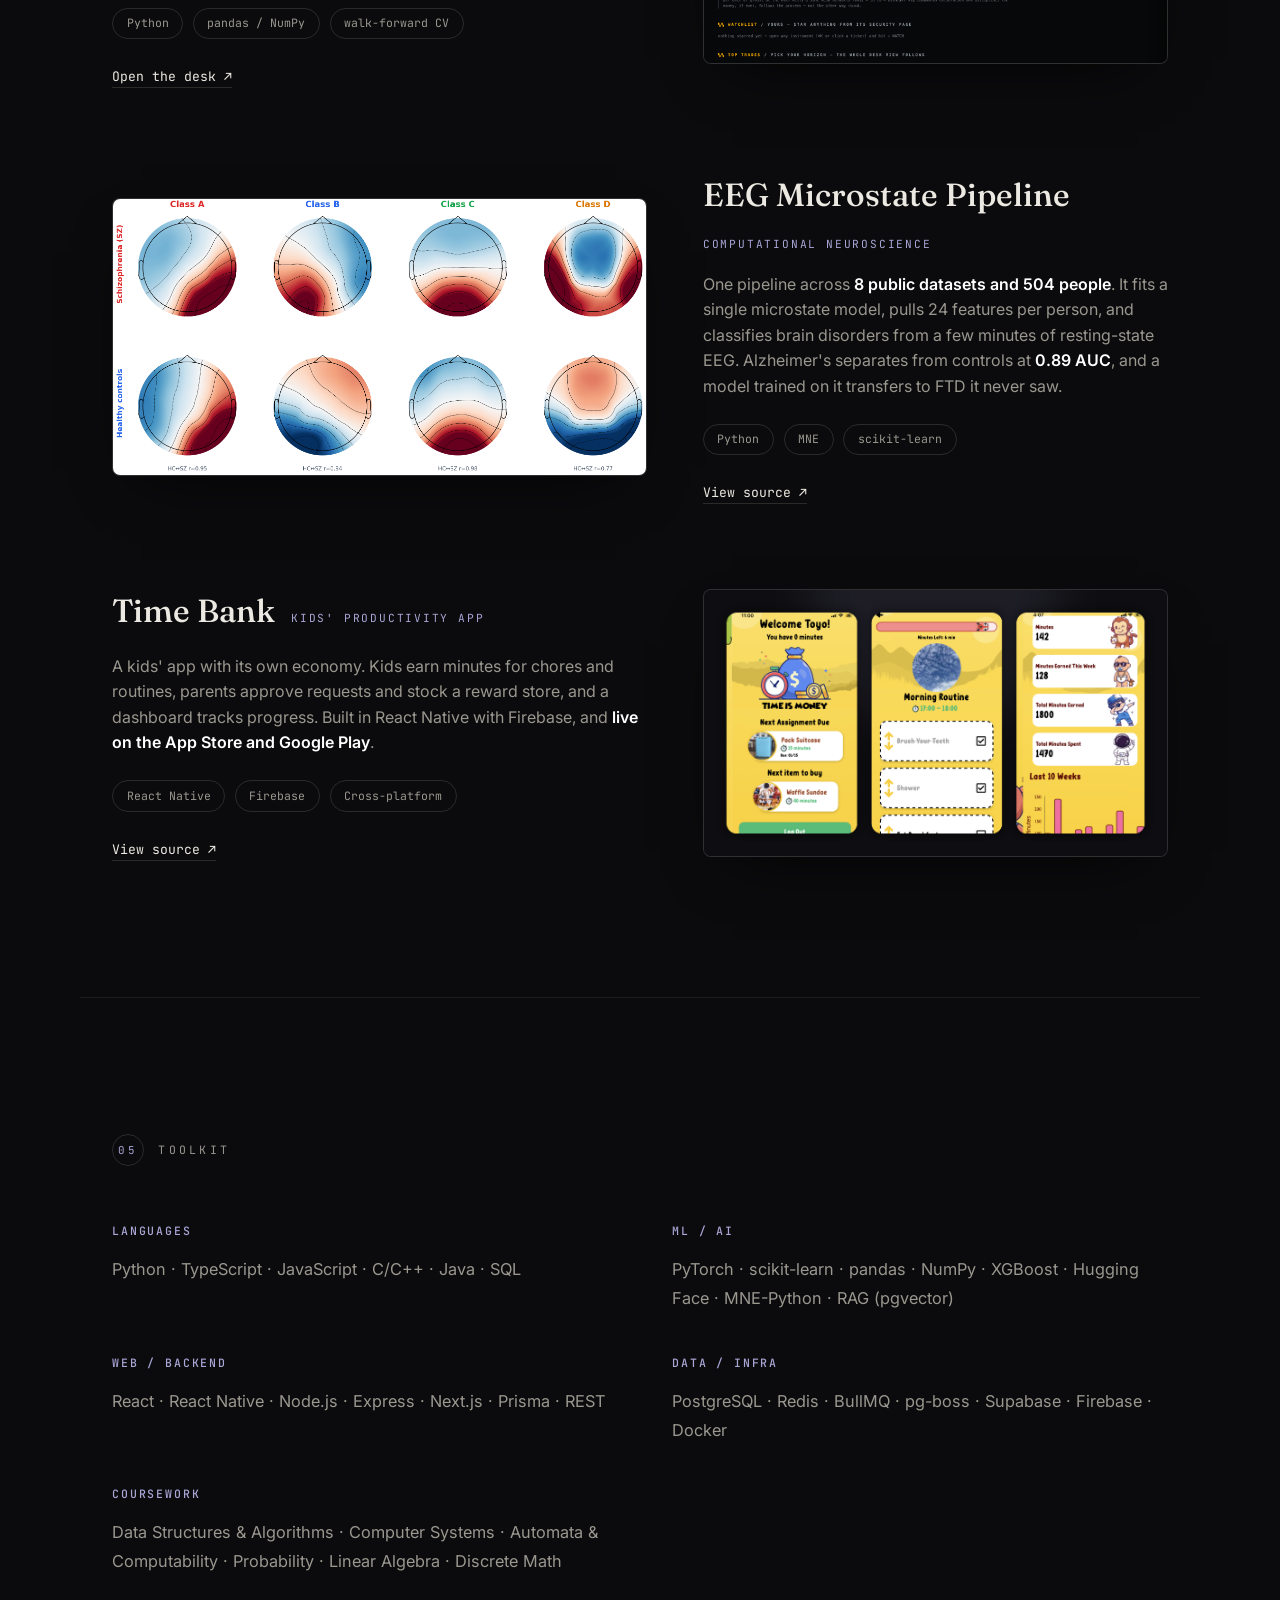
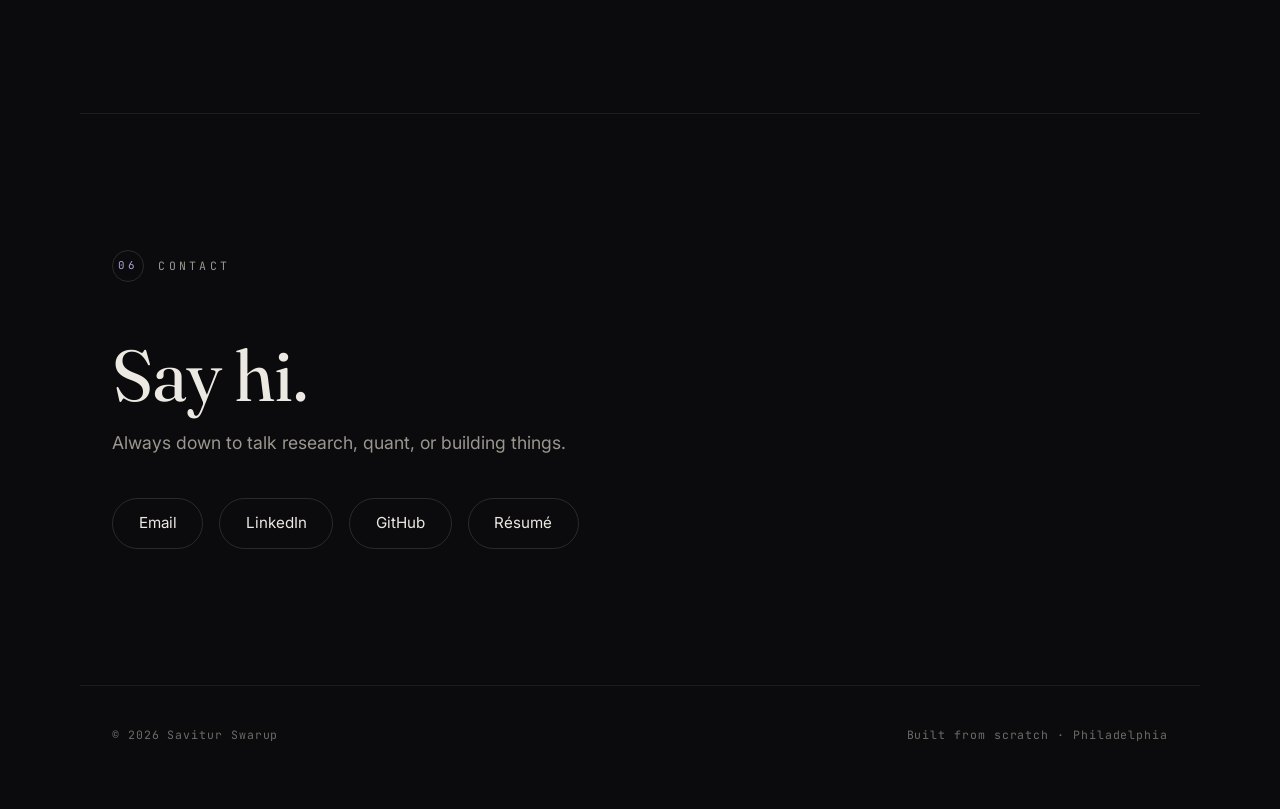
==== commit e0a6a7dc: "add nanoserve to projects" ====
--- a/index.html
+++ b/index.html
@@ -233,6 +233,30 @@
       <div class="work">
 
         <article class="work__item reveal">
+          <a class="work__shot" href="https://github.com/Savi-Swar/nanoserve" target="_blank" rel="noopener">
+            <img src="assets/nanoserve.svg" alt="nanoserve throughput ladder: naive, static, continuous, and paged batching engines on a T4" />
+          </a>
+          <div class="work__body">
+            <div class="work__head">
+              <h3>nanoserve</h3>
+              <span class="work__tag">LLM Inference Server</span>
+            </div>
+            <p>A from-scratch LLM inference server, no custom CUDA — the interesting part is the scheduler. I
+              built the batching ladder from a naive loop up through continuous batching and a paged KV cache,
+              for <strong>9.6× the throughput</strong> at a fraction of the latency, reaching 16% of vLLM on the
+              same GPU. Then I turned it on published optimizations as an audit: every engine is checked
+              token-for-token against a baseline and measured past a noise floor, which killed five of my own
+              first-pass results.</p>
+            <div class="work__stack">
+              <span>Python</span><span>PyTorch</span><span>Continuous batching</span>
+            </div>
+            <div class="work__links">
+              <a href="https://github.com/Savi-Swar/nanoserve" target="_blank" rel="noopener">View source ↗</a>
+            </div>
+          </div>
+        </article>
+
+        <article class="work__item work__item--reverse reveal">
           <a class="work__shot" href="/vig/" target="_blank" rel="noopener">
             <img src="assets/vig.png" alt="Vig quant research desk with model health, trailing IC, and decile spread" />
           </a>
@@ -254,7 +278,7 @@
           </div>
         </article>
 
-        <article class="work__item work__item--reverse reveal">
+        <article class="work__item reveal">
           <a class="work__shot" href="https://github.com/savi-swar/eeg-microstate-pipeline" target="_blank" rel="noopener">
             <img src="assets/eeg.png" alt="EEG microstate topographies for schizophrenia and healthy controls, classes A to D" />
           </a>
@@ -276,7 +300,7 @@
           </div>
         </article>
 
-        <article class="work__item reveal">
+        <article class="work__item work__item--reverse reveal">
           <a class="work__shot" href="https://github.com/Savi-Swar/TimeBank" target="_blank" rel="noopener">
             <img src="assets/timebank.png" alt="Time Bank kids app showing home, morning routine, and growth stats" />
           </a>
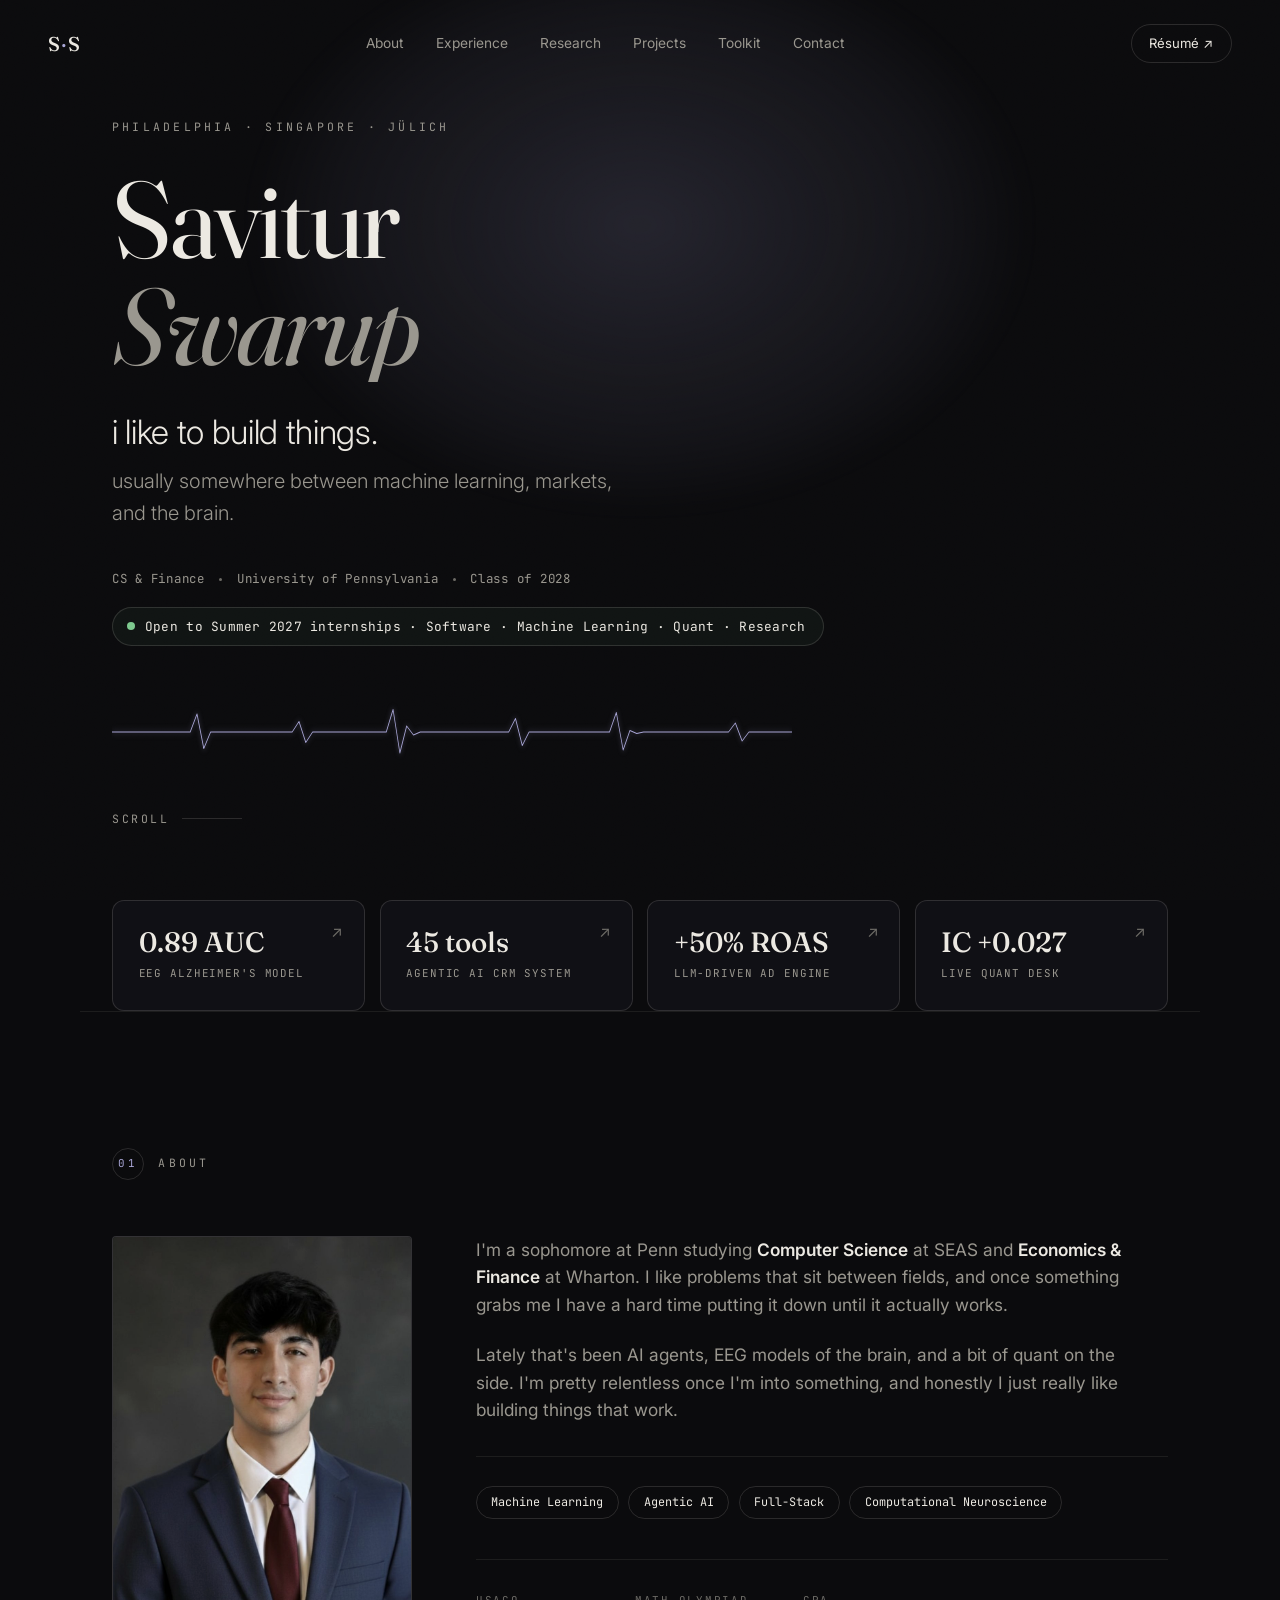
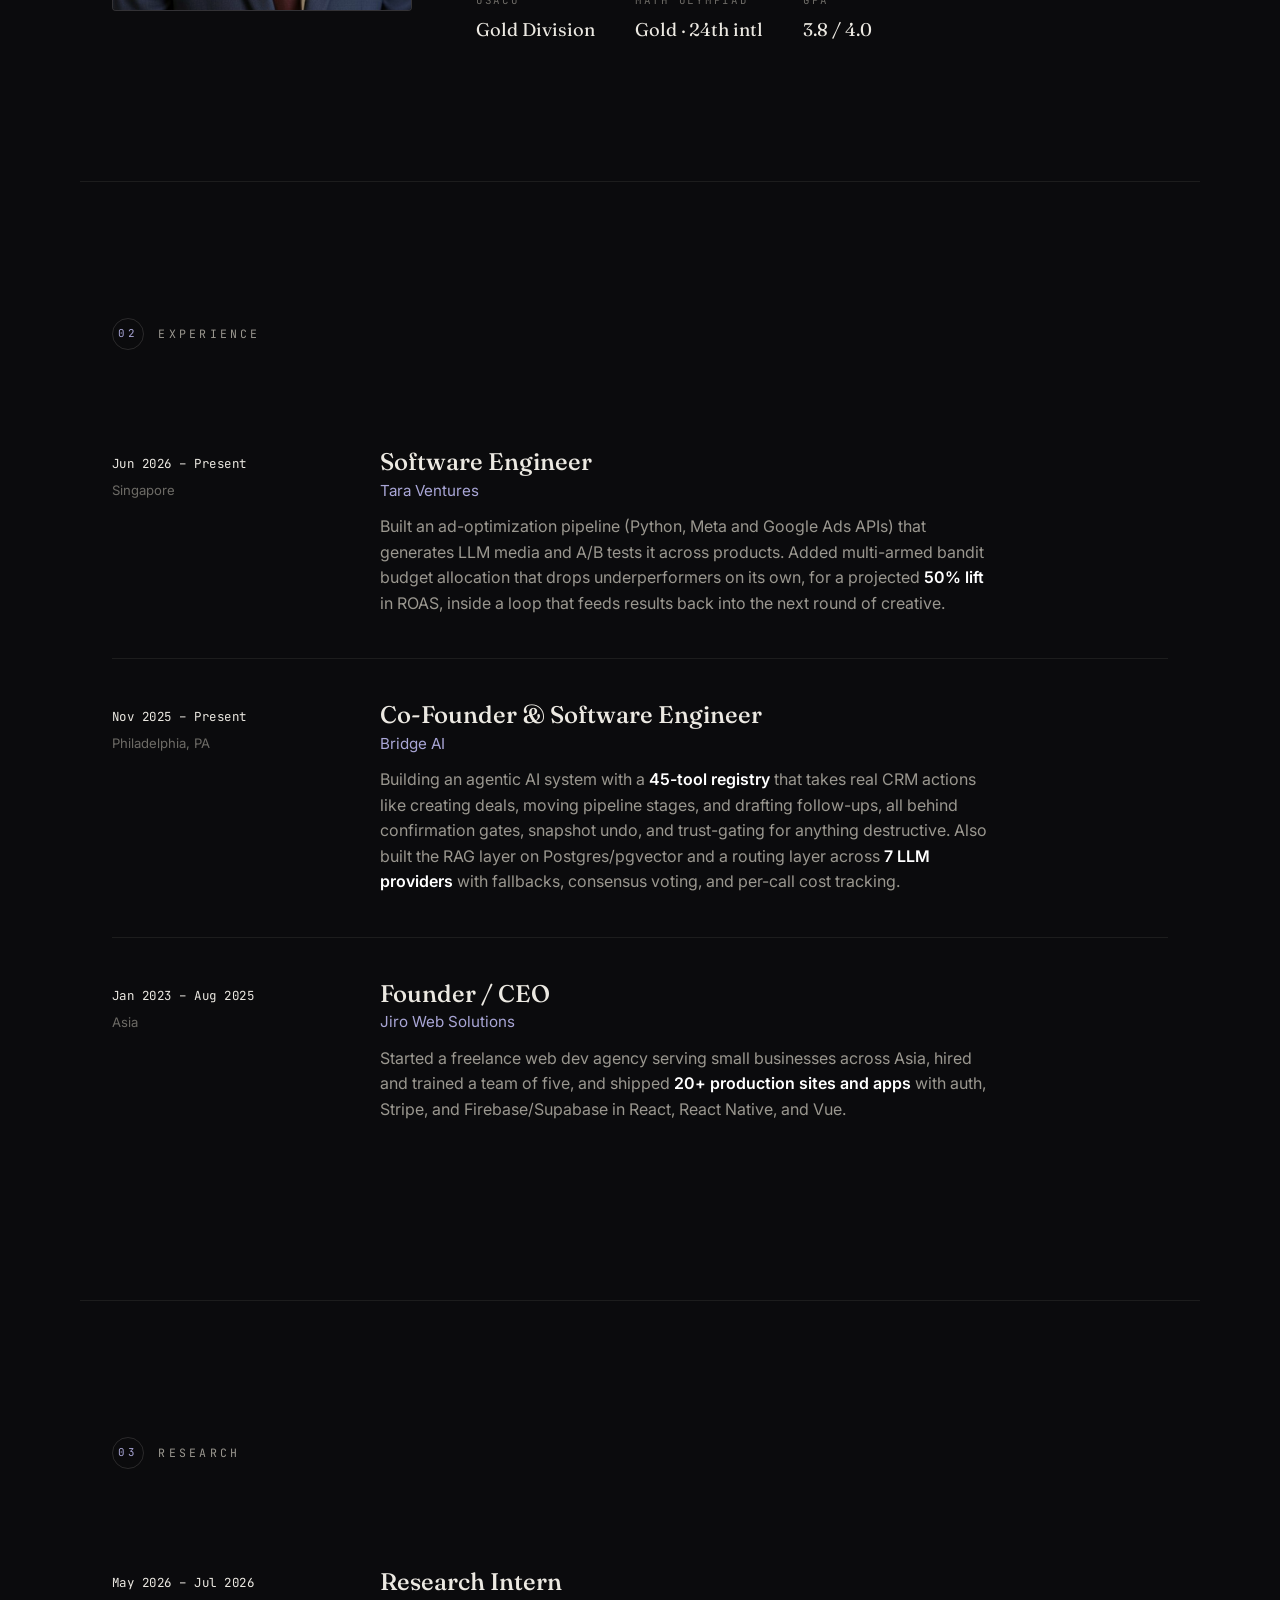
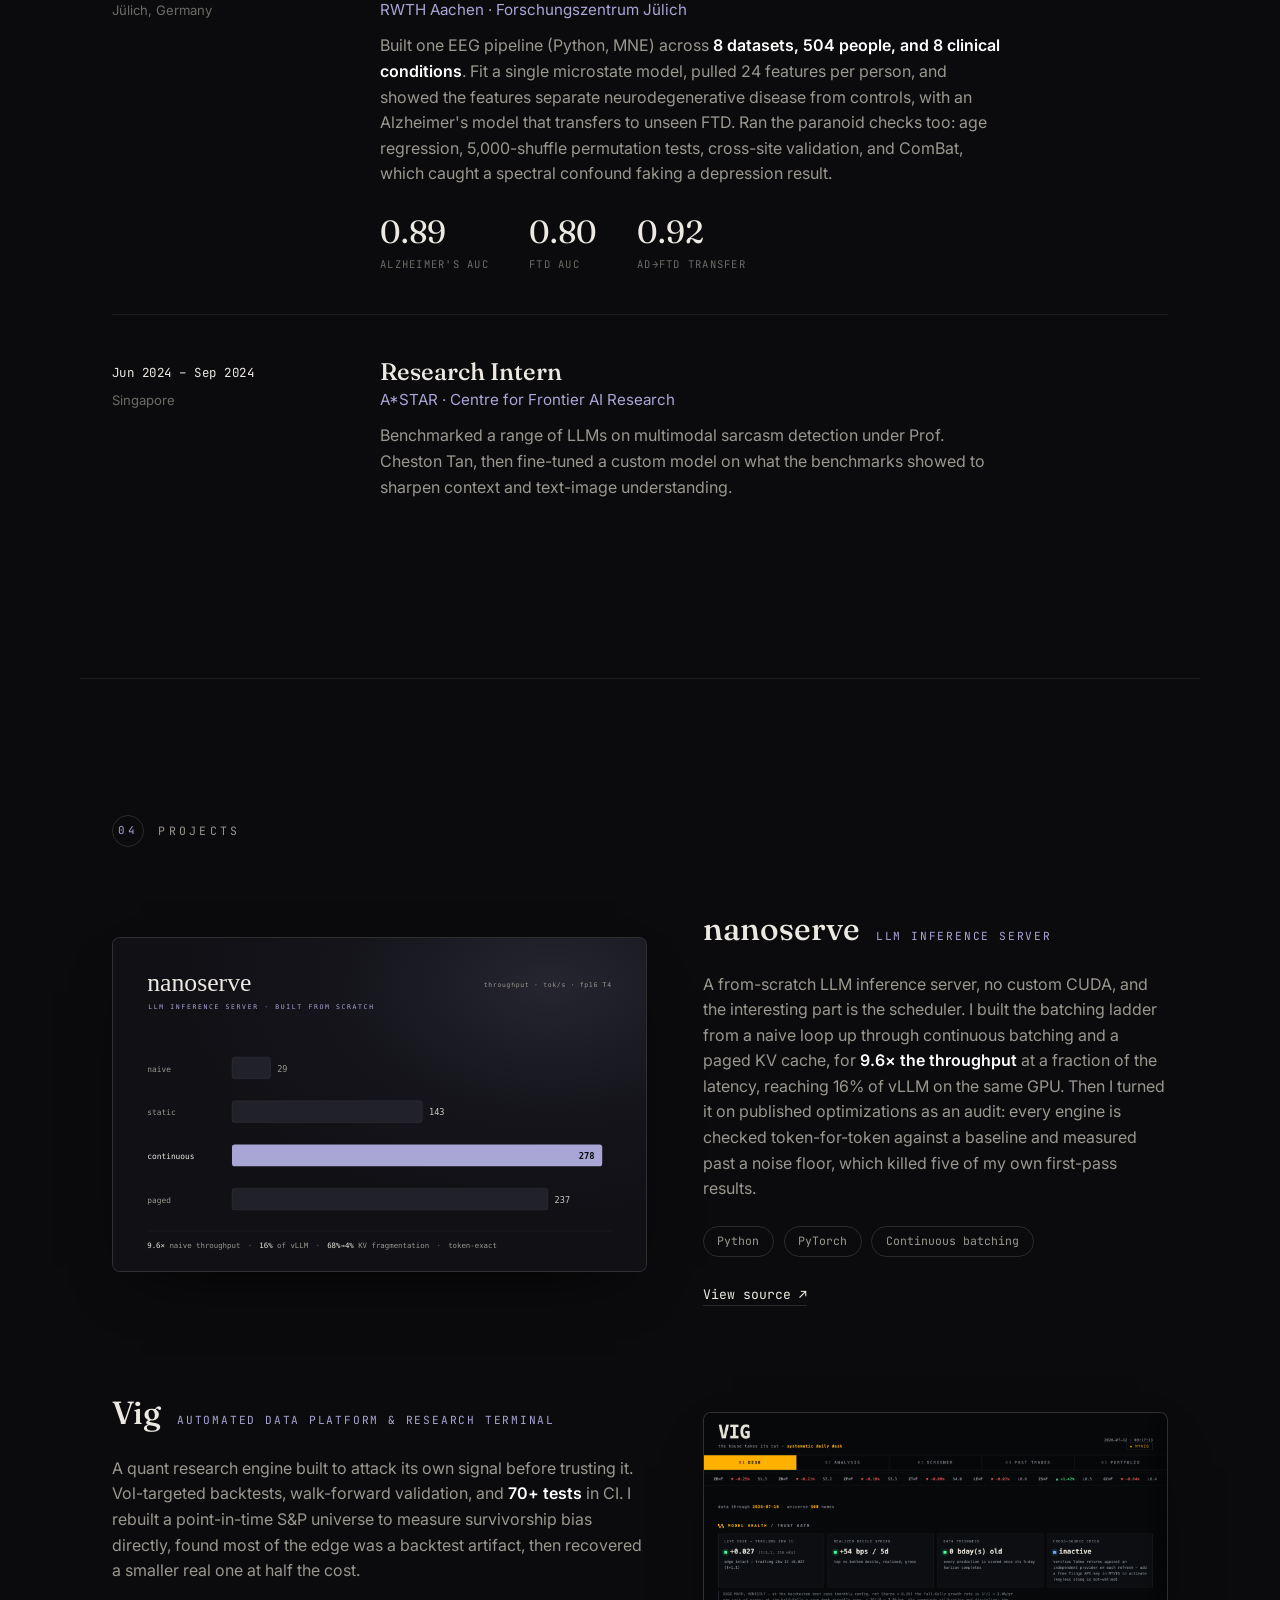
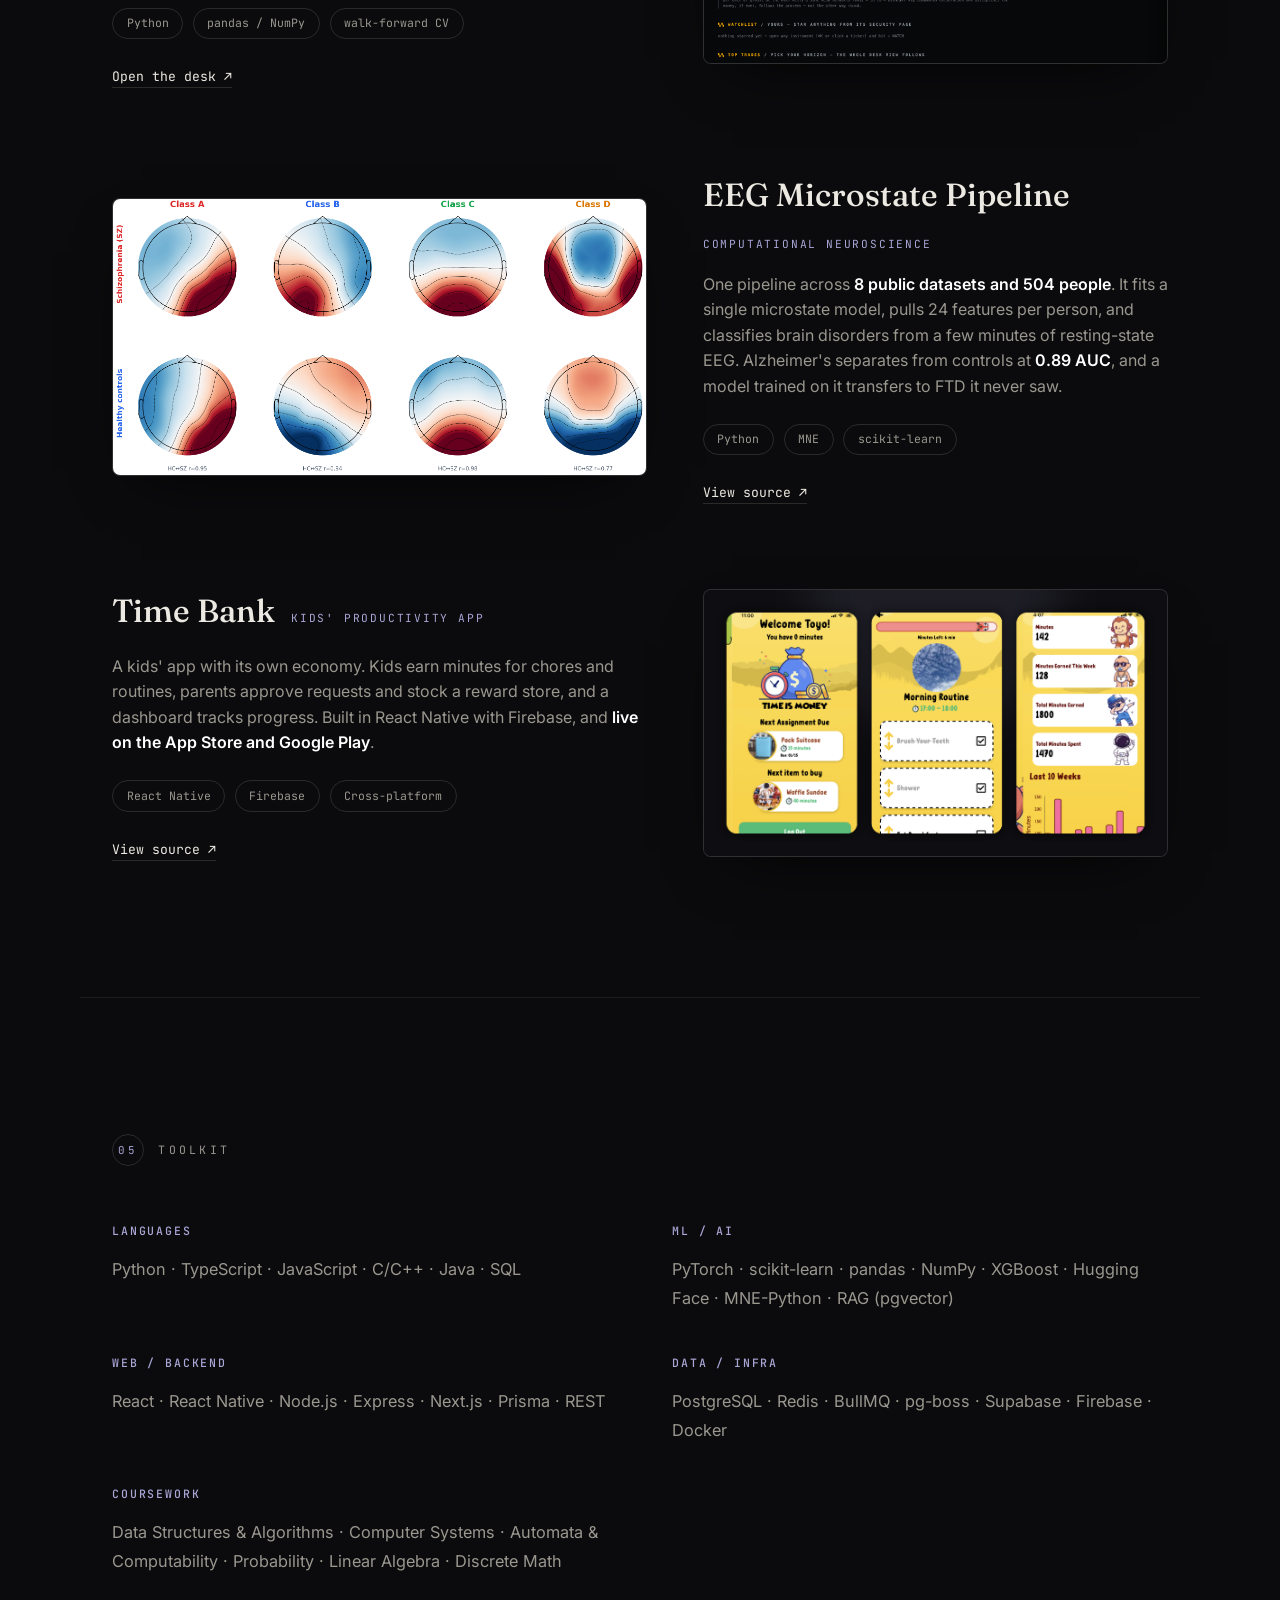
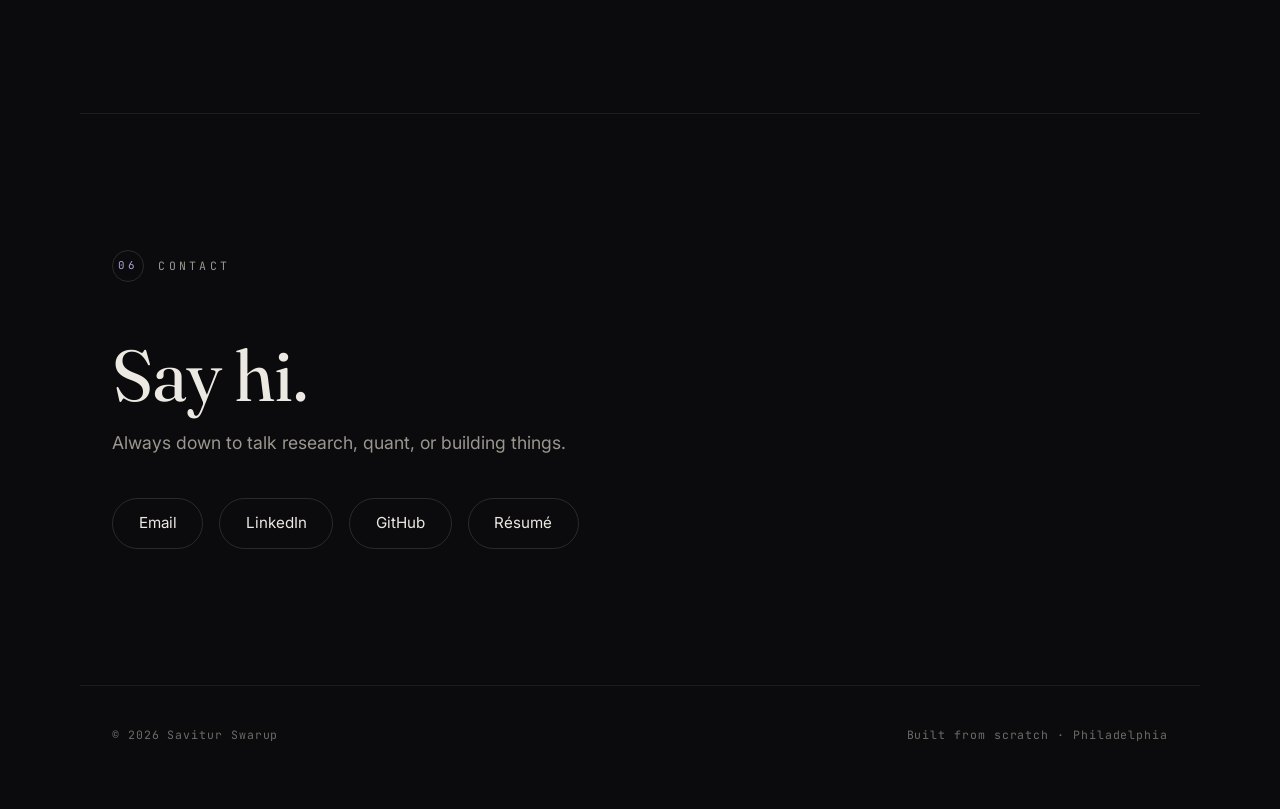
==== commit 880a18e6: "Remove em dash from nanoserve copy; drop unused chart png Co-Authored-By: Claude Fable 5 <noreply@an" ====
--- a/index.html
+++ b/index.html
@@ -241,7 +241,7 @@
               <h3>nanoserve</h3>
               <span class="work__tag">LLM Inference Server</span>
             </div>
-            <p>A from-scratch LLM inference server, no custom CUDA — the interesting part is the scheduler. I
+            <p>A from-scratch LLM inference server, no custom CUDA, and the interesting part is the scheduler. I
               built the batching ladder from a naive loop up through continuous batching and a paged KV cache,
               for <strong>9.6× the throughput</strong> at a fraction of the latency, reaching 16% of vLLM on the
               same GPU. Then I turned it on published optimizations as an audit: every engine is checked
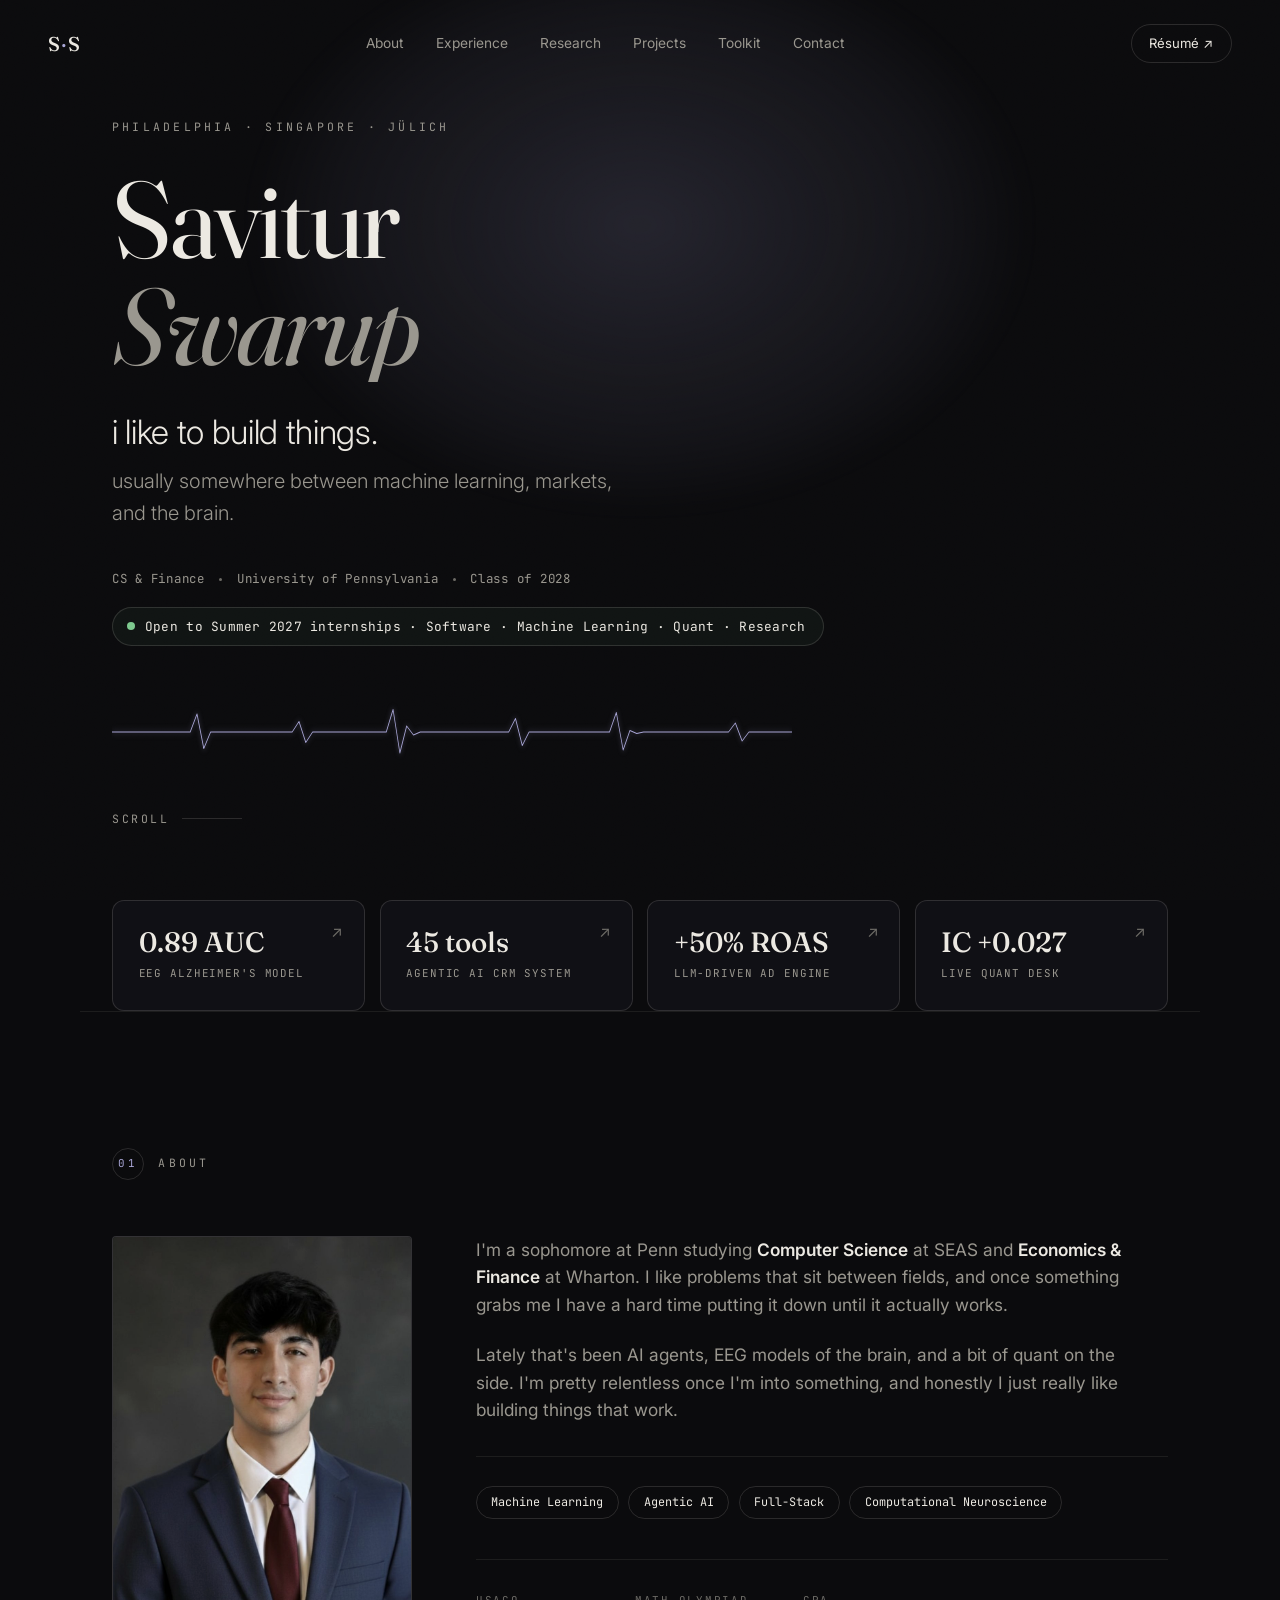
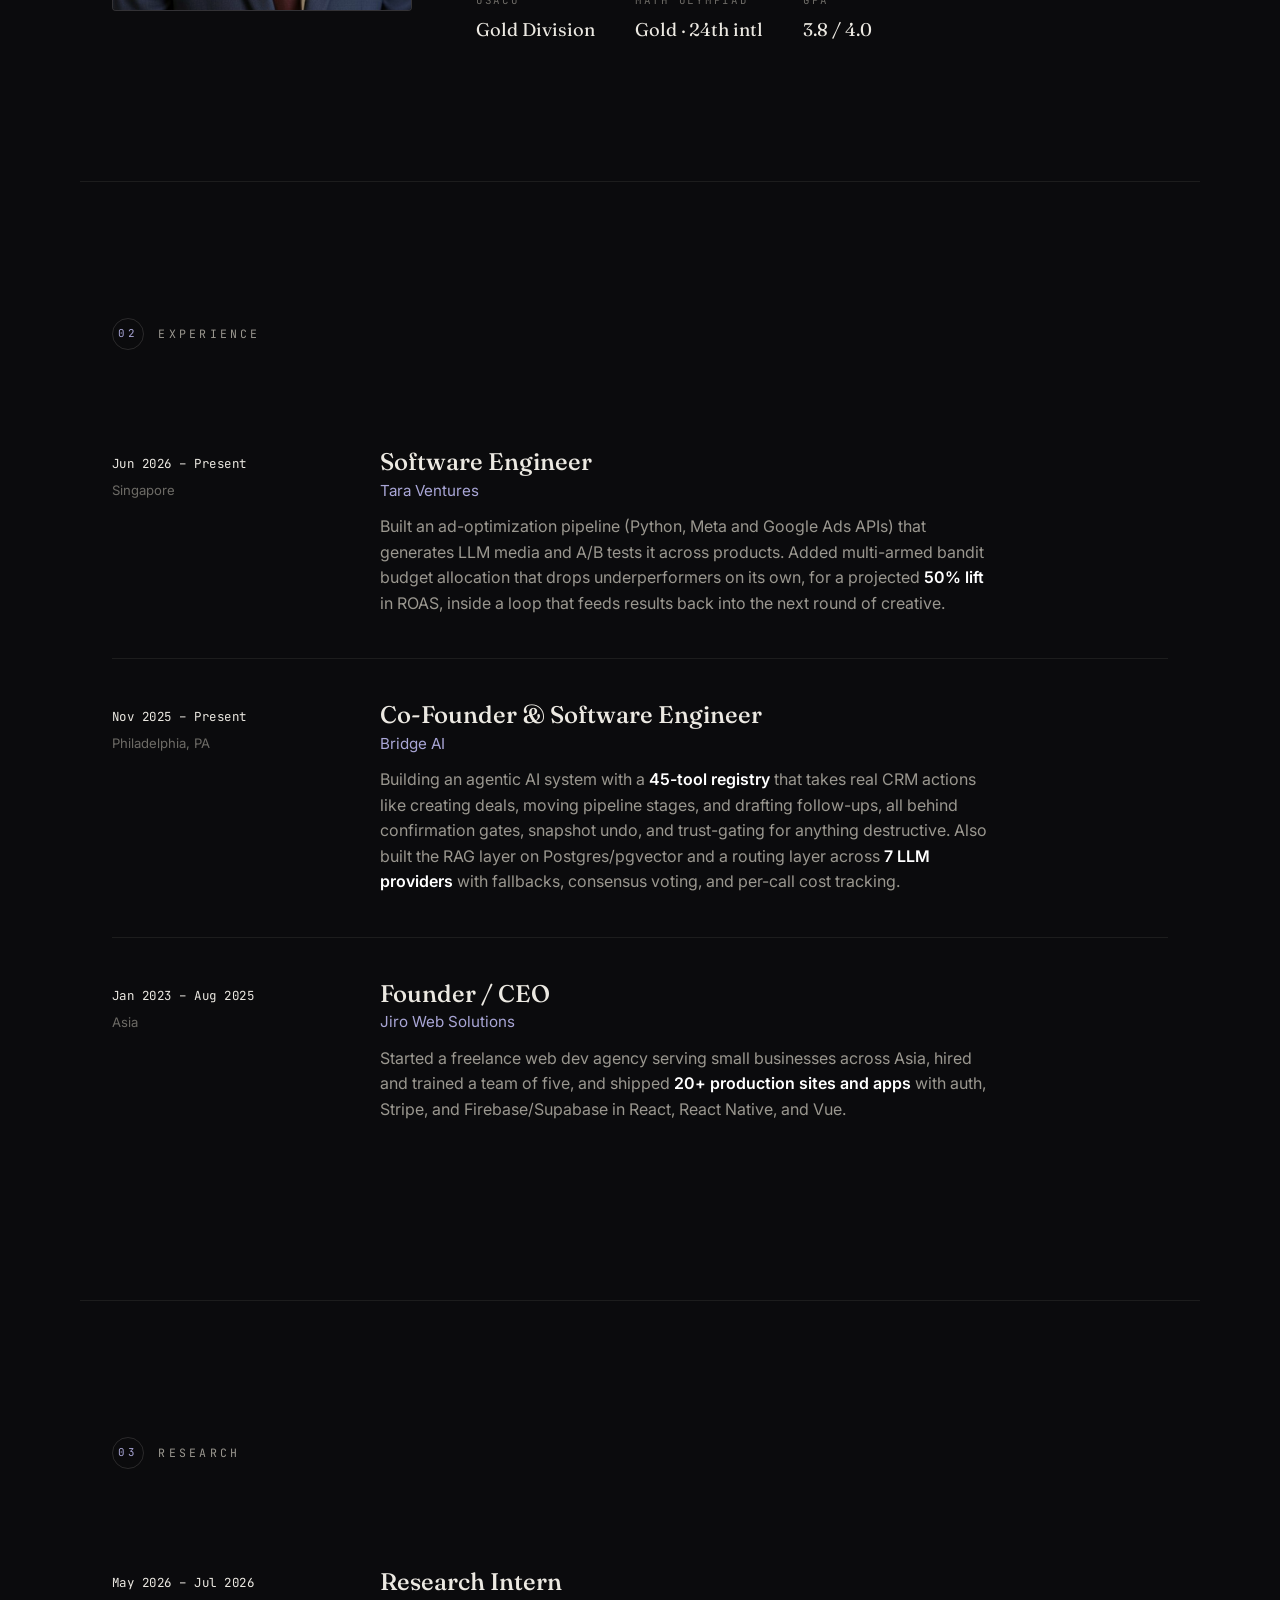
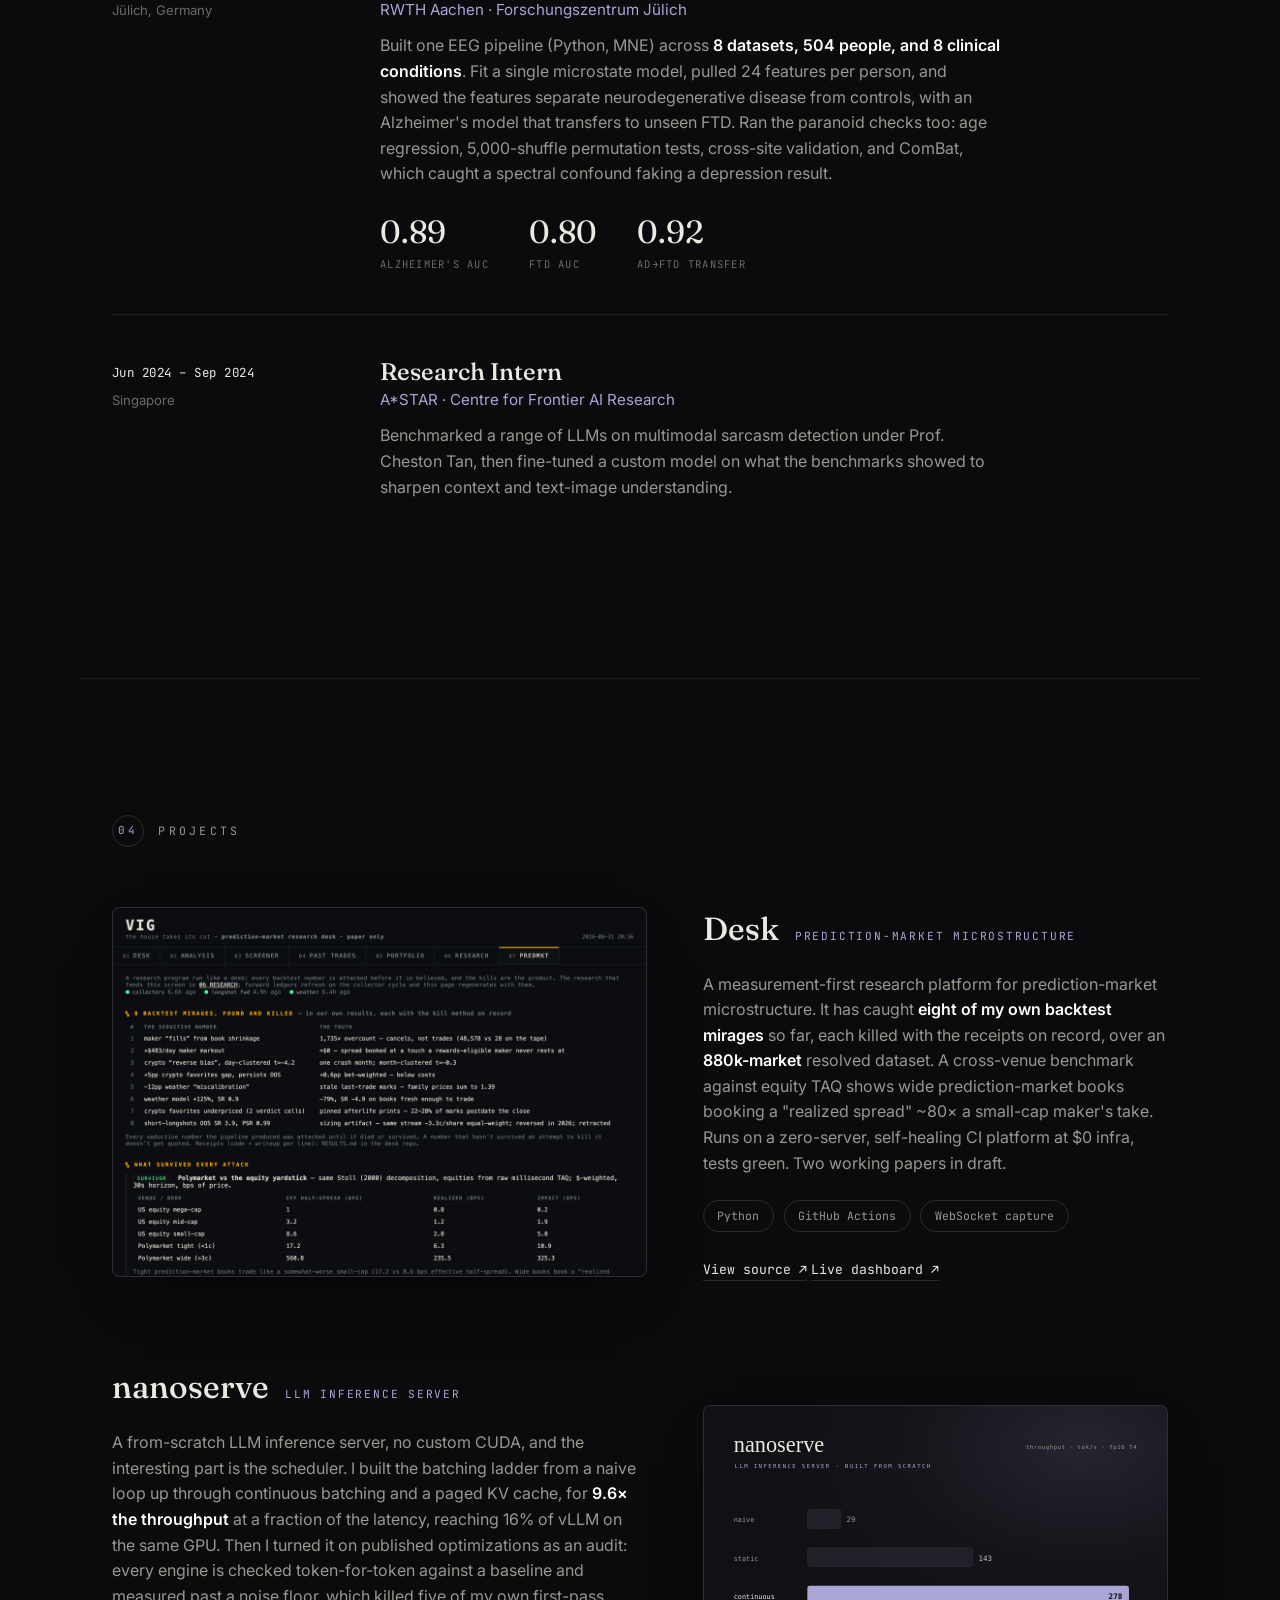
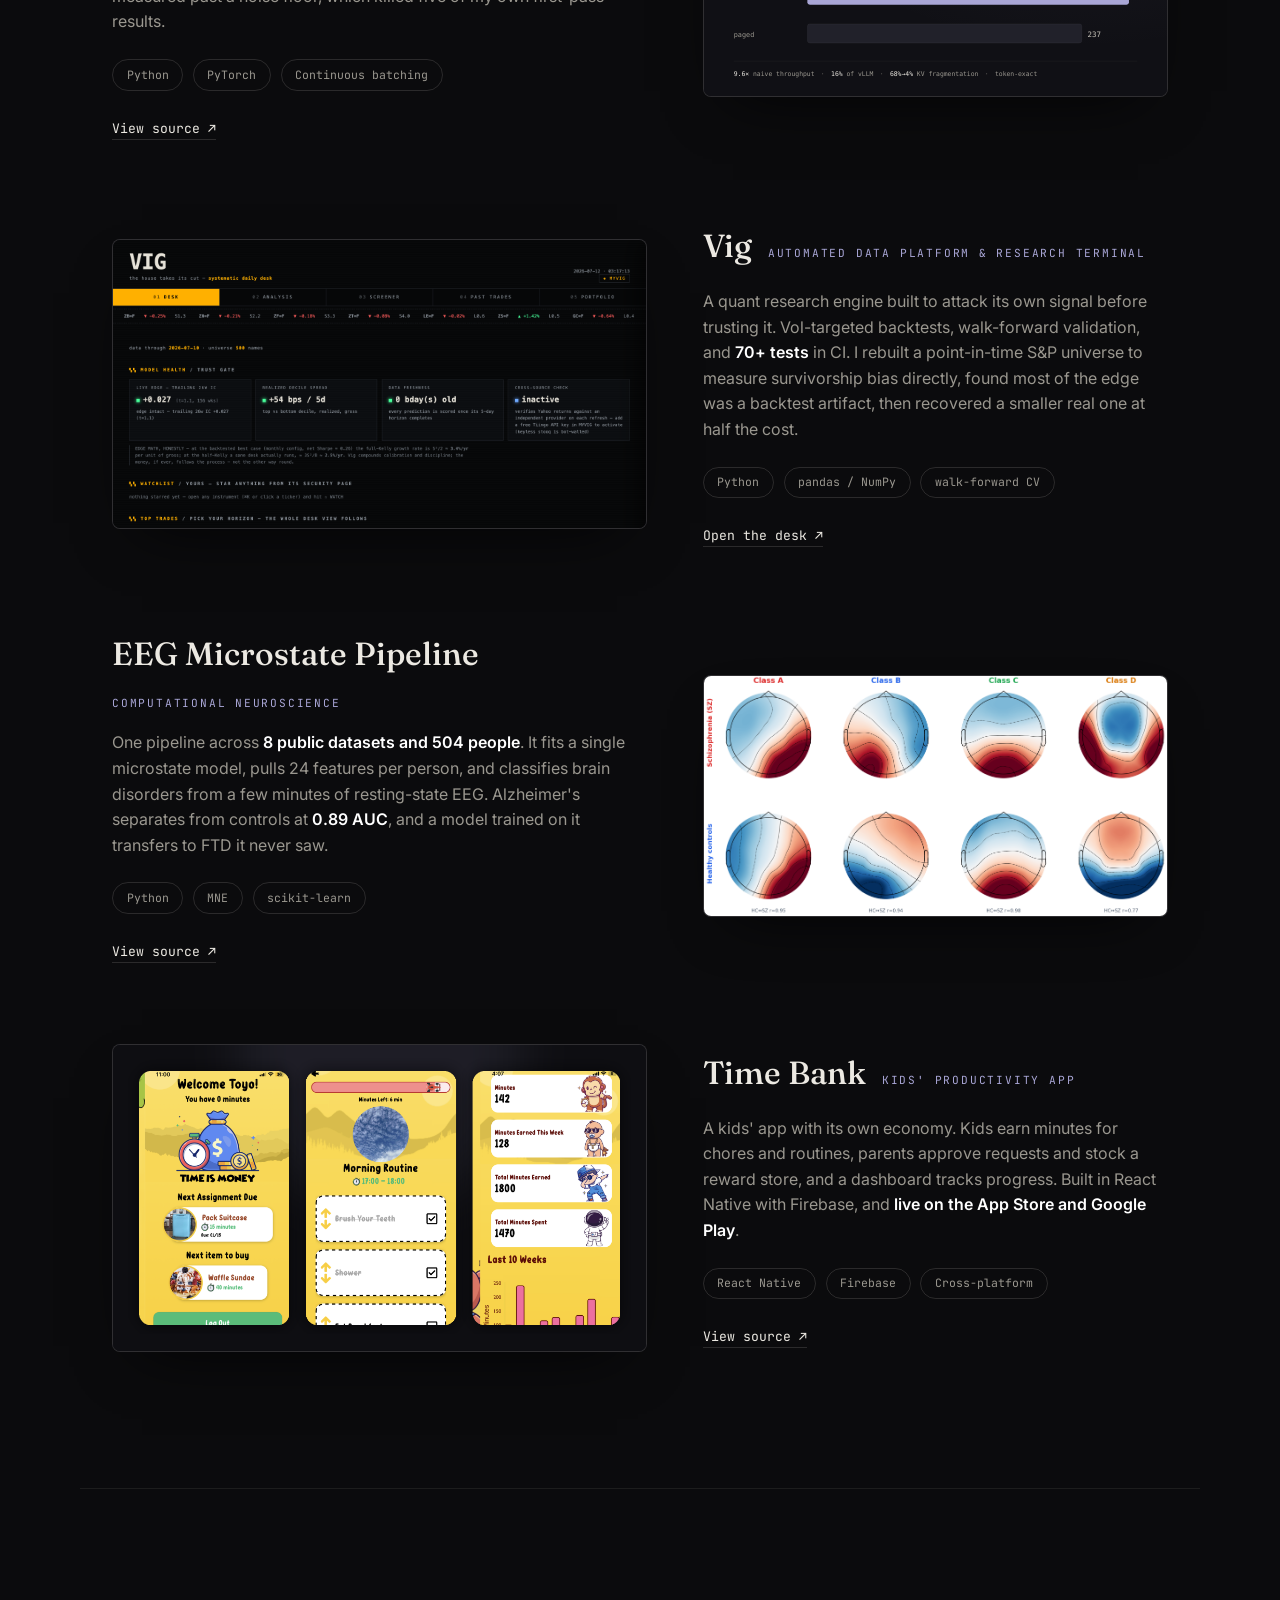
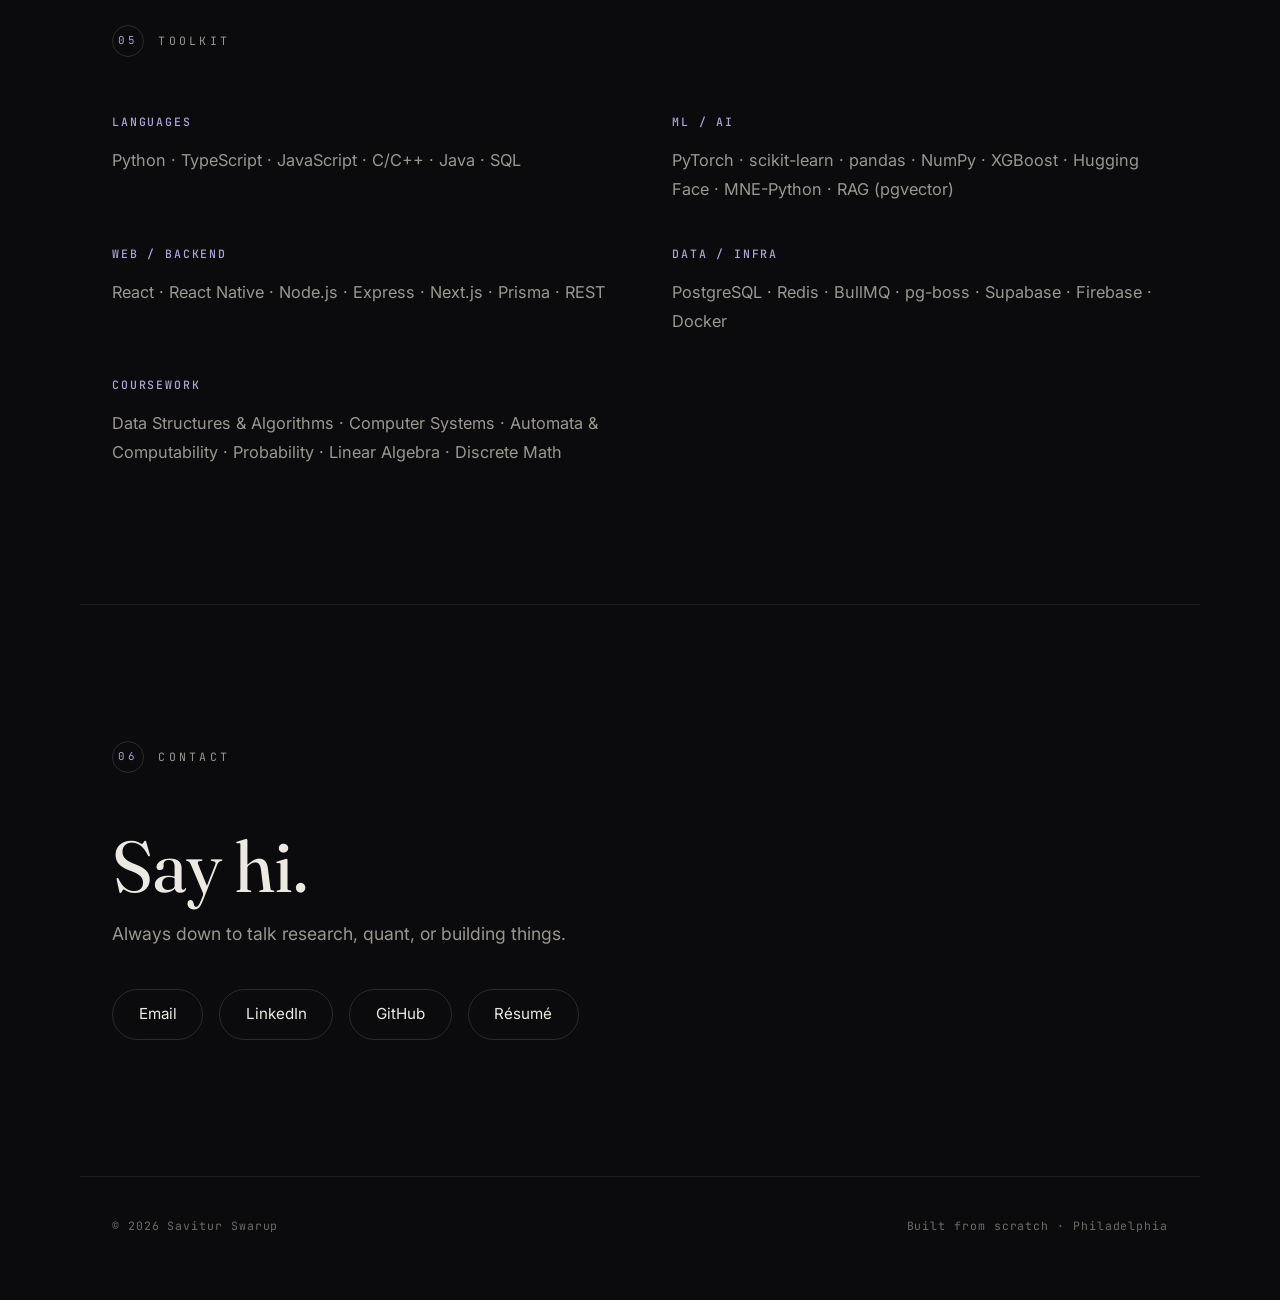
==== commit 7b542e3a: "Add Desk project card: prediction-market microstructure platform Co-Authored-By: Claude Fable 5 <nor" ====
--- a/index.html
+++ b/index.html
@@ -8,17 +8,21 @@
 
   <!-- Open Graph / social -->
   <meta property="og:type" content="website" />
+  <meta property="og:url" content="https://saviturswarup.com/" />
   <meta property="og:title" content="Savitur Swarup" />
   <meta property="og:description" content="I like building things, usually somewhere between machine learning, markets, and the brain." />
-  <meta property="og:image" content="assets/og.png" />
+  <meta property="og:image" content="https://saviturswarup.com/assets/og.png" />
   <meta property="og:image:width" content="1200" />
   <meta property="og:image:height" content="630" />
   <meta name="twitter:card" content="summary_large_image" />
   <meta name="twitter:title" content="Savitur Swarup" />
   <meta name="twitter:description" content="I like building things, usually somewhere between machine learning, markets, and the brain." />
-  <meta name="twitter:image" content="assets/og.png" />
-
-  <link rel="icon" href="data:image/svg+xml,%3Csvg xmlns='http://www.w3.org/2000/svg' viewBox='0 0 64 64'%3E%3Crect width='64' height='64' rx='14' fill='%230b0b0d'/%3E%3Ctext x='32' y='44' font-family='Georgia,serif' font-size='38' fill='%23ece9e2' text-anchor='middle'%3ES%3C/text%3E%3Ccircle cx='32' cy='30' r='2' fill='%23a9a6d6'/%3E%3C/svg%3E" />
+  <meta name="twitter:image" content="https://saviturswarup.com/assets/og.png" />
+
+  <link rel="icon" href="/favicon.ico" sizes="any" />
+  <link rel="icon" type="image/png" sizes="32x32" href="/assets/favicon-32.png" />
+  <link rel="icon" type="image/png" sizes="16x16" href="/assets/favicon-16.png" />
+  <link rel="apple-touch-icon" href="/assets/apple-touch-icon.png" />
 
   <link rel="preconnect" href="https://fonts.googleapis.com" />
   <link rel="preconnect" href="https://fonts.gstatic.com" crossorigin />
@@ -233,6 +237,31 @@
       <div class="work">
 
         <article class="work__item reveal">
+          <a class="work__shot" href="https://github.com/Savi-Swar/desk" target="_blank" rel="noopener">
+            <img src="assets/desk.png" alt="Desk dashboard: eight killed backtest mirages and a cross-venue spread benchmark against equity TAQ" />
+          </a>
+          <div class="work__body">
+            <div class="work__head">
+              <h3>Desk</h3>
+              <span class="work__tag">Prediction-Market Microstructure</span>
+            </div>
+            <p>A measurement-first research platform for prediction-market microstructure. It has caught
+              <strong>eight of my own backtest mirages</strong> so far, each killed with the receipts on record,
+              over an <strong>880k-market</strong> resolved dataset. A cross-venue benchmark against equity TAQ
+              shows wide prediction-market books booking a "realized spread" ~80&times; a small-cap maker's
+              take. Runs on a zero-server, self-healing CI platform at $0 infra, tests green. Two working
+              papers in draft.</p>
+            <div class="work__stack">
+              <span>Python</span><span>GitHub Actions</span><span>WebSocket capture</span>
+            </div>
+            <div class="work__links">
+              <a href="https://github.com/Savi-Swar/desk" target="_blank" rel="noopener">View source ↗</a>
+              <a href="/vig/desk.html" target="_blank" rel="noopener">Live dashboard ↗</a>
+            </div>
+          </div>
+        </article>
+
+        <article class="work__item work__item--reverse reveal">
           <a class="work__shot" href="https://github.com/Savi-Swar/nanoserve" target="_blank" rel="noopener">
             <img src="assets/nanoserve.svg" alt="nanoserve throughput ladder: naive, static, continuous, and paged batching engines on a T4" />
           </a>
@@ -256,7 +285,7 @@
           </div>
         </article>
 
-        <article class="work__item work__item--reverse reveal">
+        <article class="work__item reveal">
           <a class="work__shot" href="/vig/" target="_blank" rel="noopener">
             <img src="assets/vig.png" alt="Vig quant research desk with model health, trailing IC, and decile spread" />
           </a>
@@ -278,7 +307,7 @@
           </div>
         </article>
 
-        <article class="work__item reveal">
+        <article class="work__item work__item--reverse reveal">
           <a class="work__shot" href="https://github.com/savi-swar/eeg-microstate-pipeline" target="_blank" rel="noopener">
             <img src="assets/eeg.png" alt="EEG microstate topographies for schizophrenia and healthy controls, classes A to D" />
           </a>
@@ -300,7 +329,7 @@
           </div>
         </article>
 
-        <article class="work__item work__item--reverse reveal">
+        <article class="work__item reveal">
           <a class="work__shot" href="https://github.com/Savi-Swar/TimeBank" target="_blank" rel="noopener">
             <img src="assets/timebank.png" alt="Time Bank kids app showing home, morning routine, and growth stats" />
           </a>
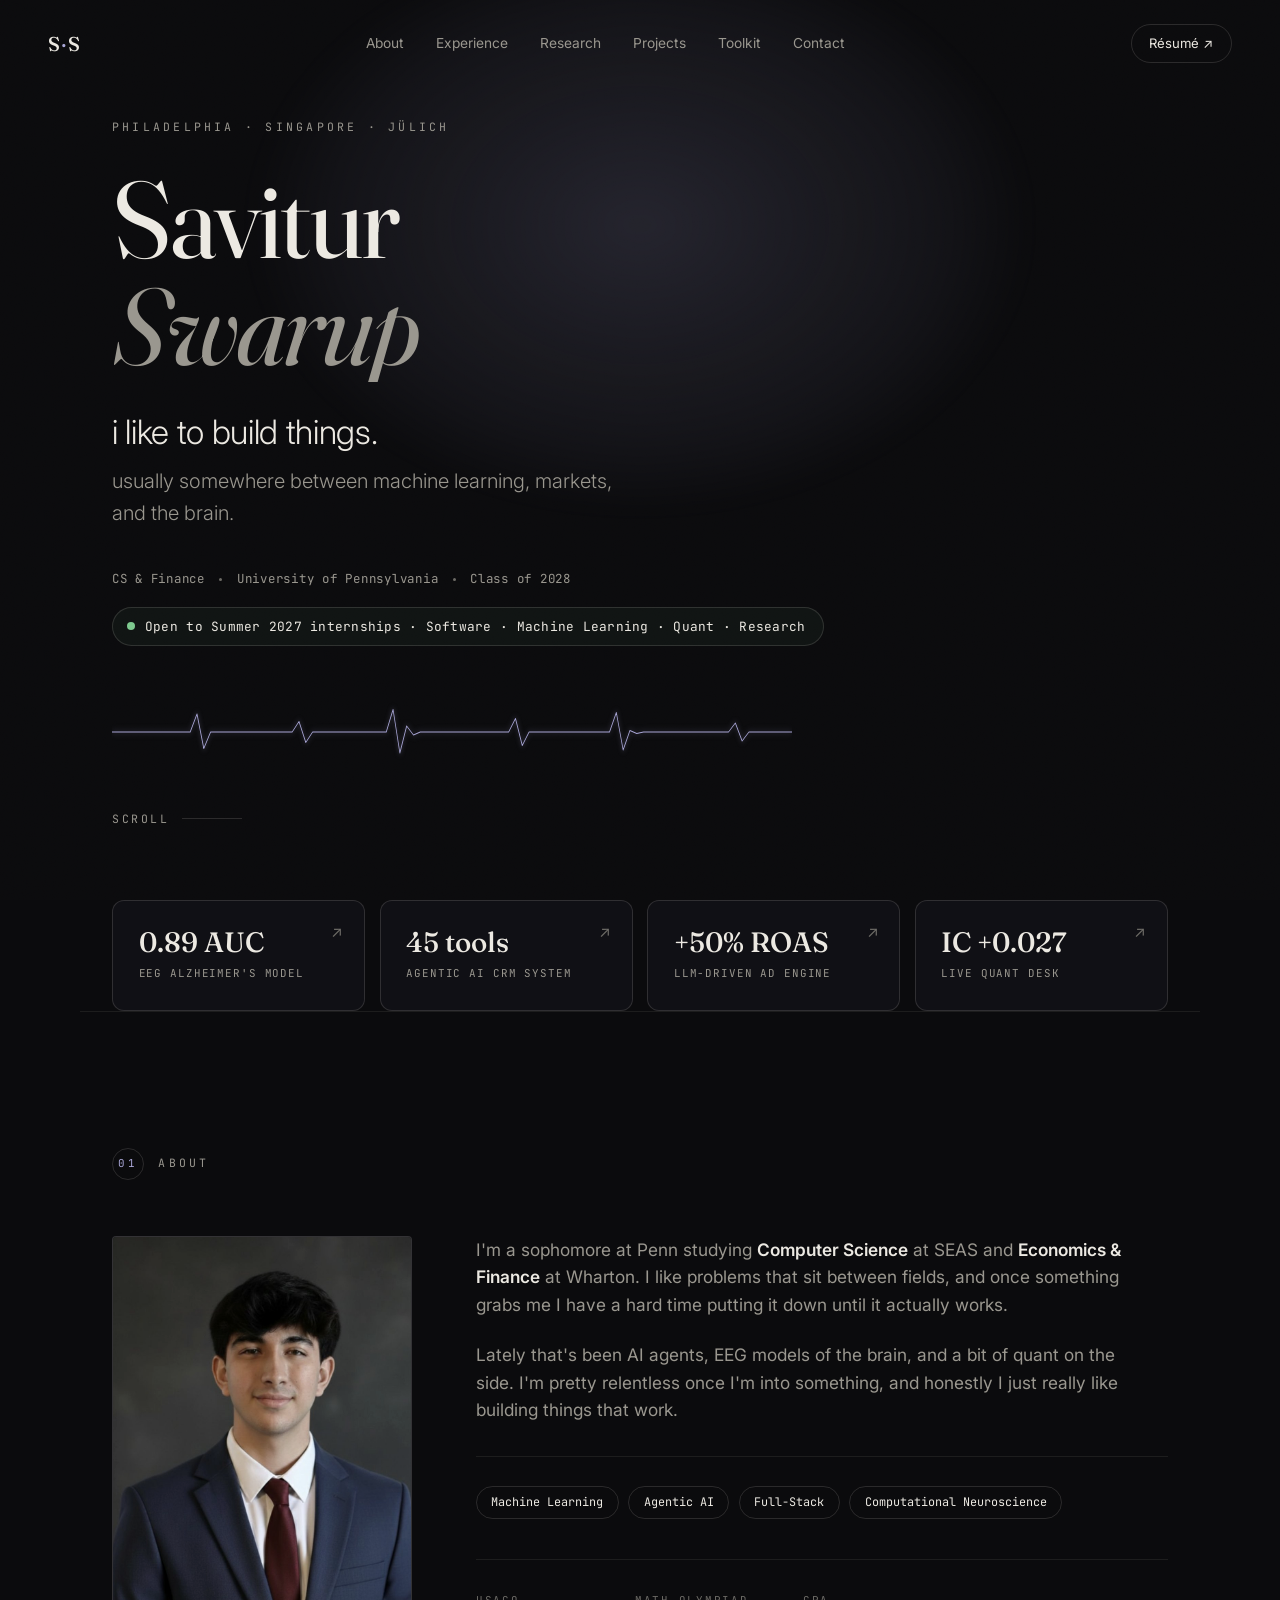
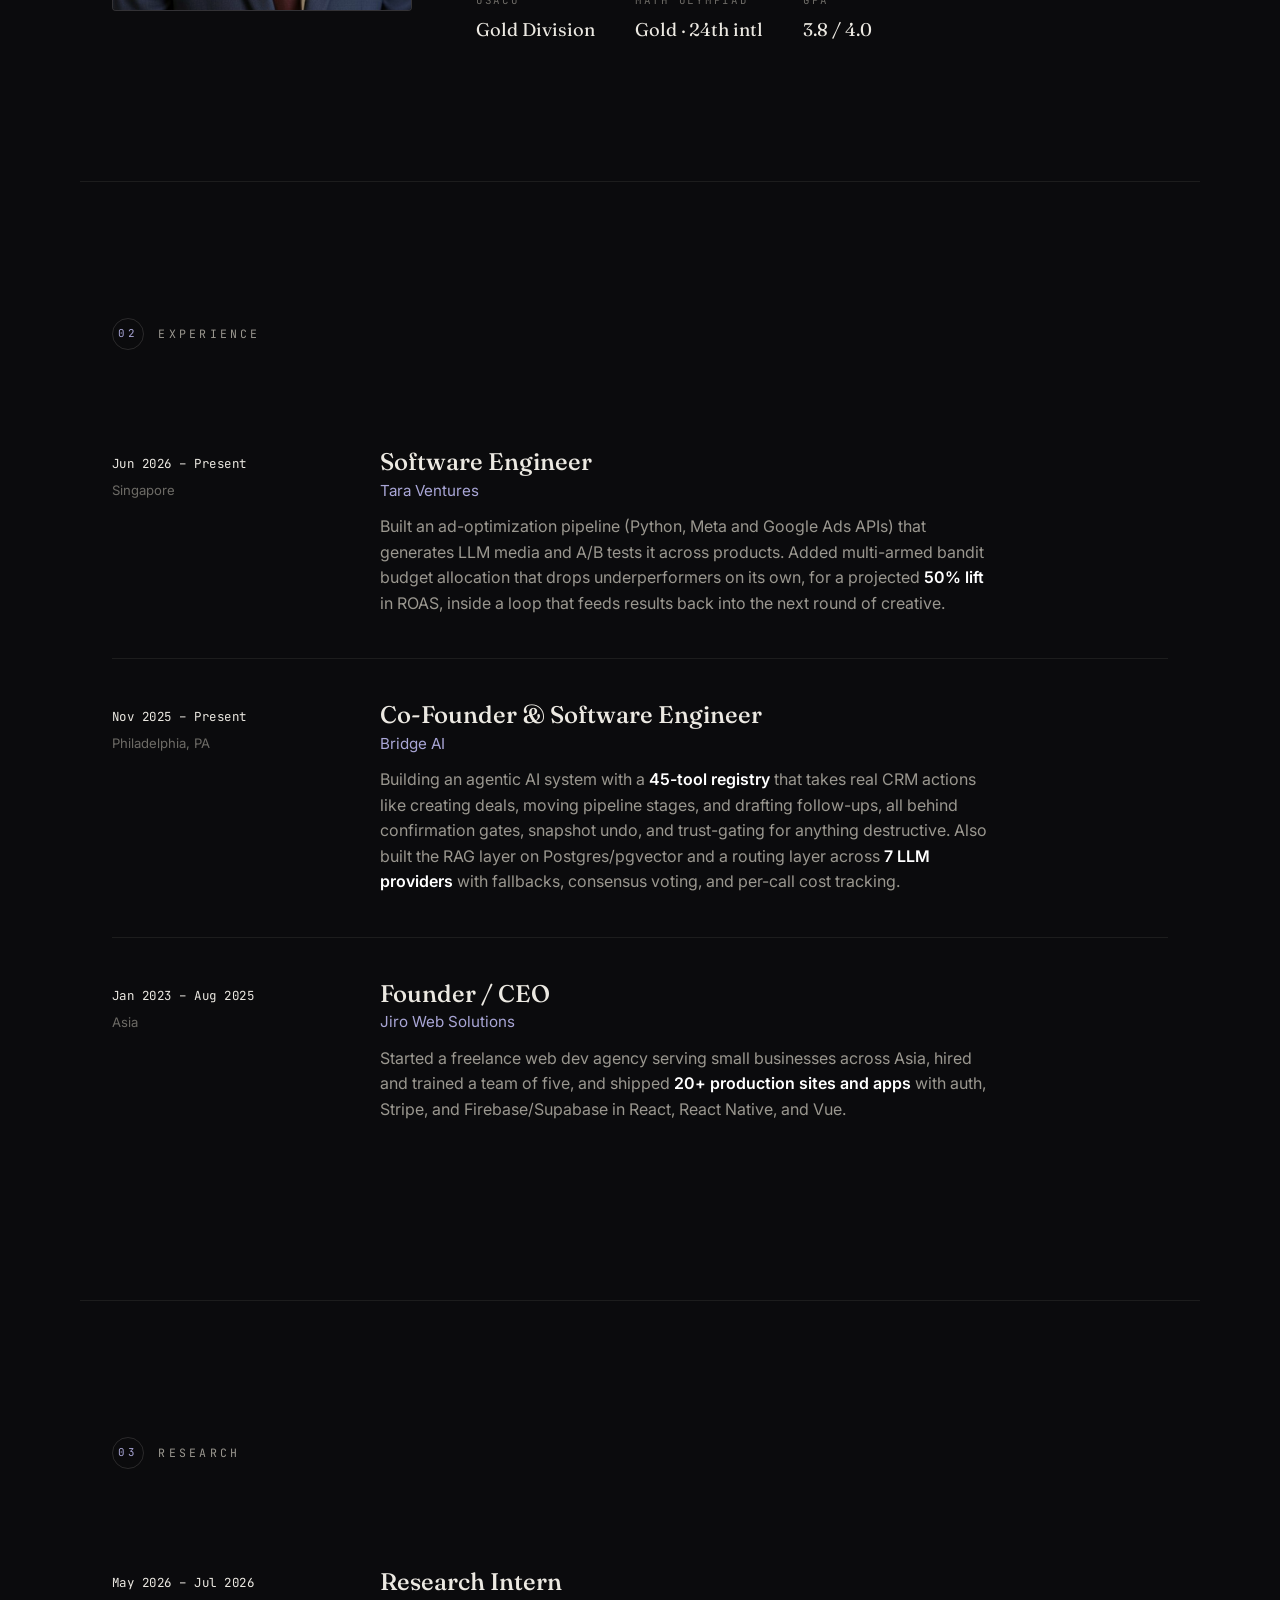
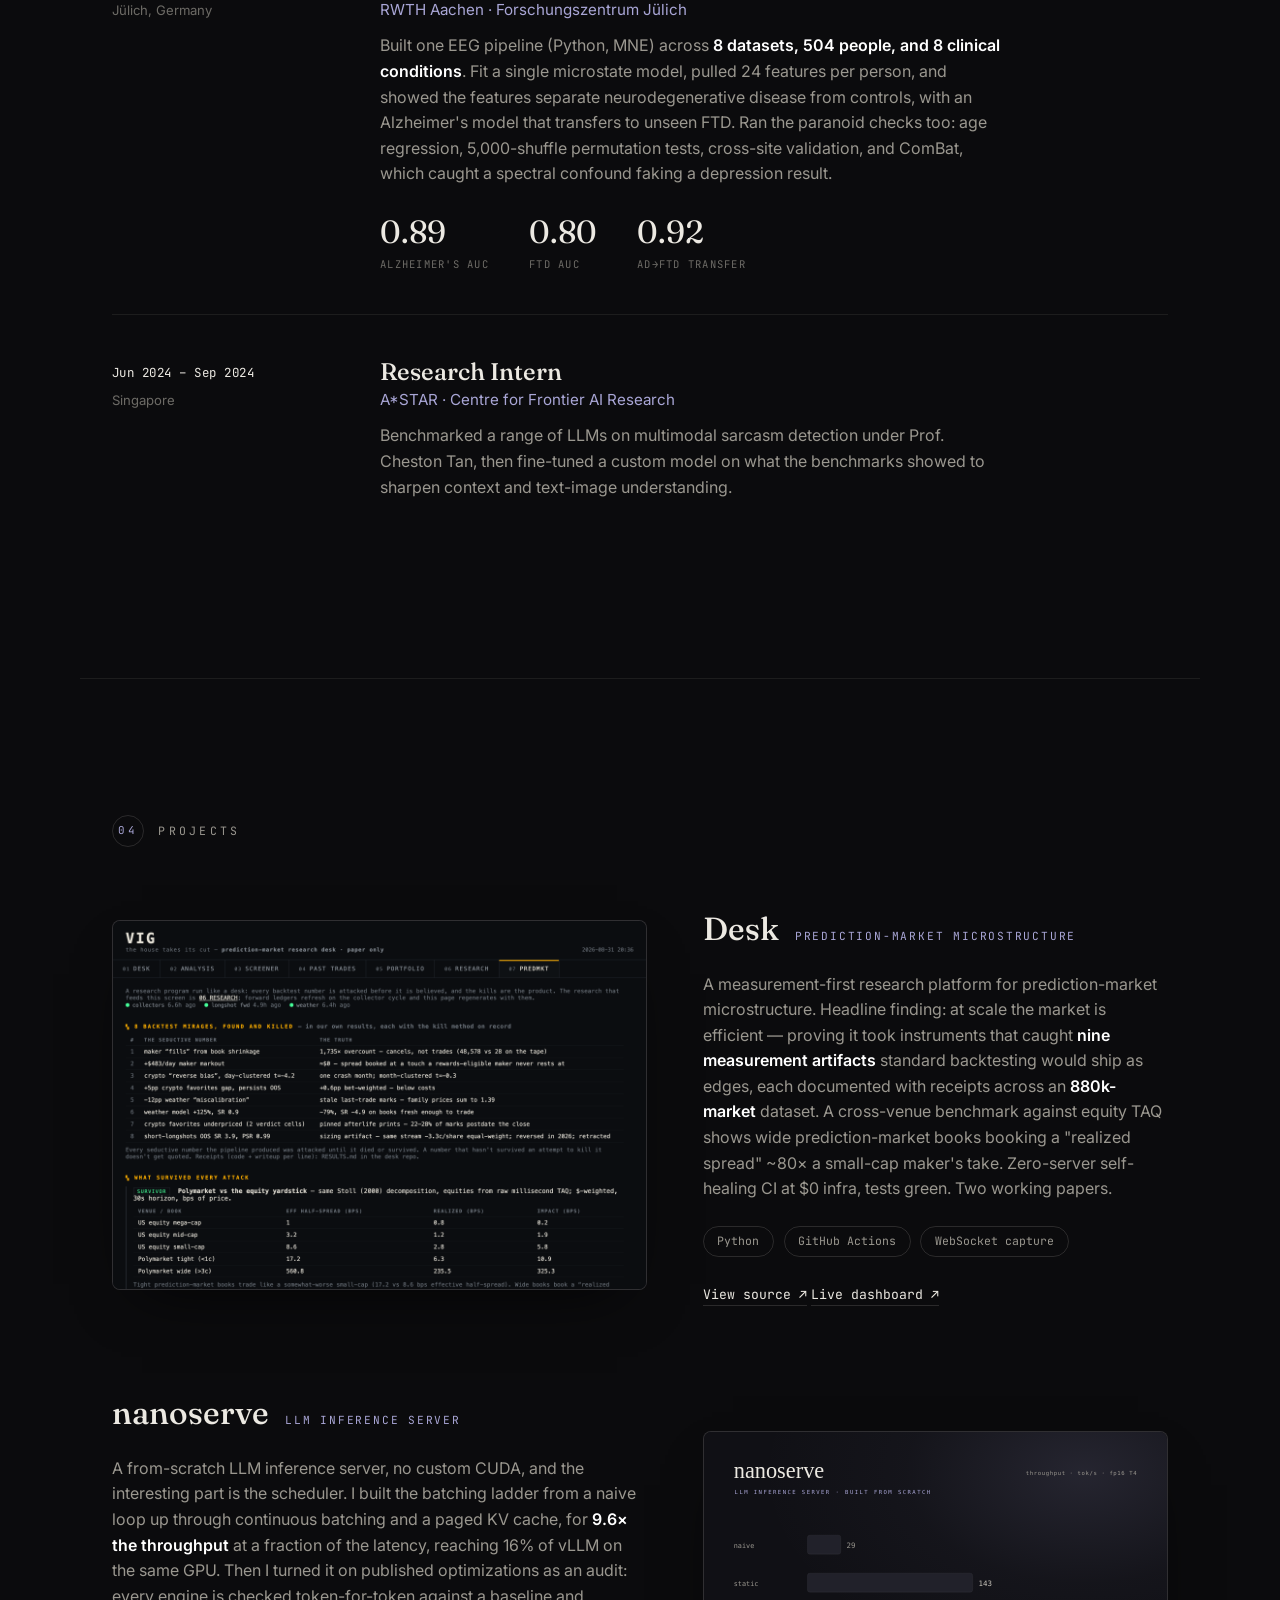
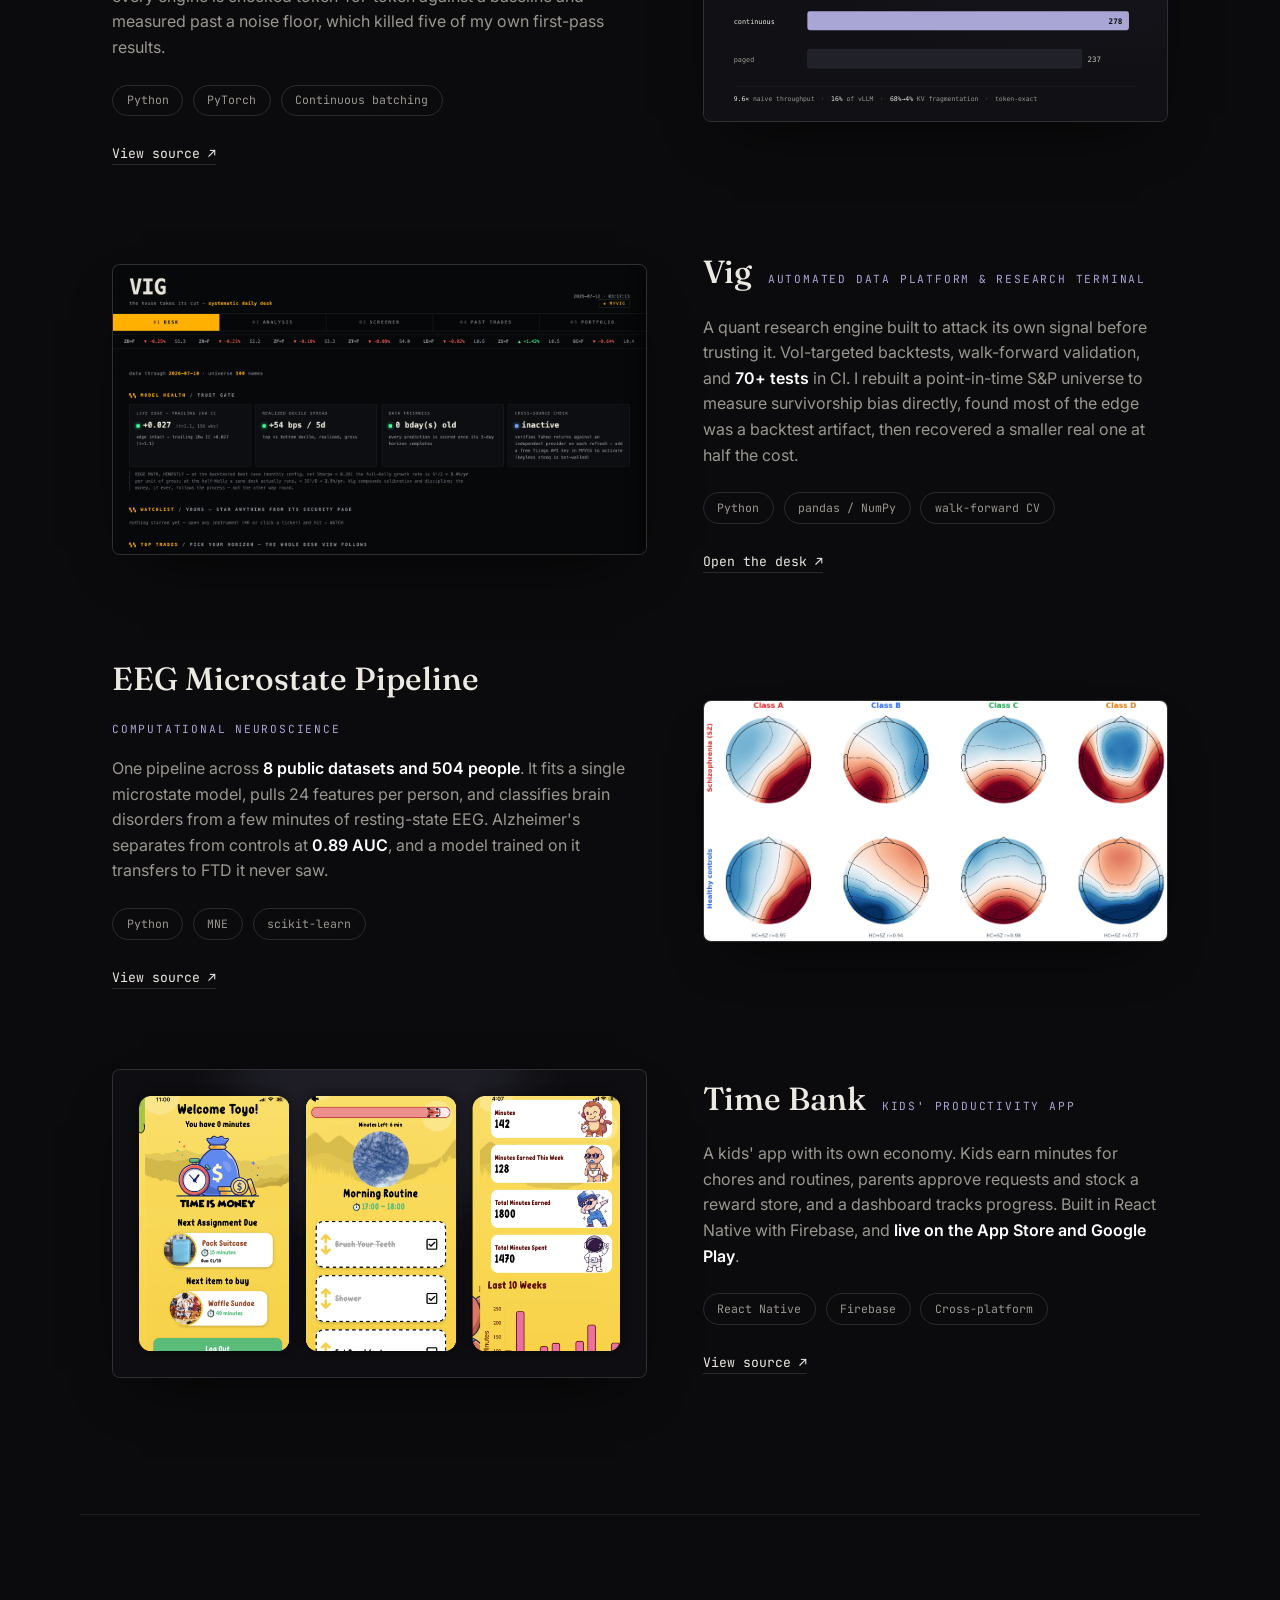
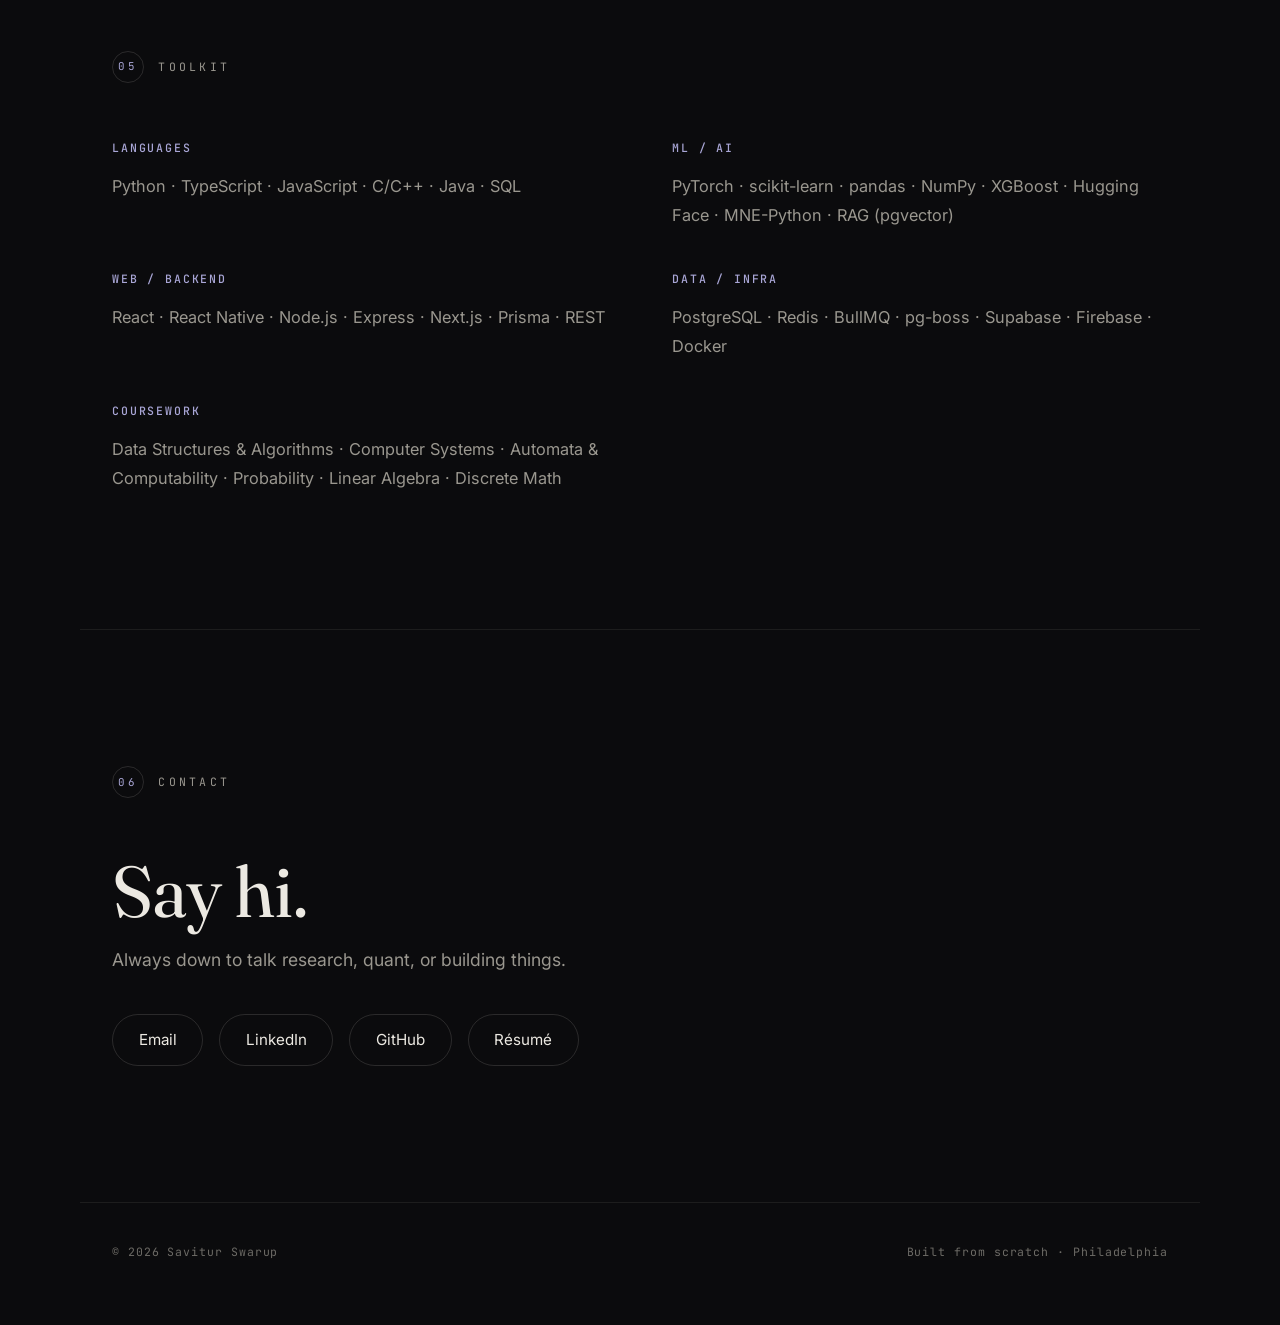
==== commit d7c4baf3: "Desk card: lead with the efficiency finding, not a failure count" ====
--- a/index.html
+++ b/index.html
@@ -238,19 +238,20 @@
 
         <article class="work__item reveal">
           <a class="work__shot" href="https://github.com/Savi-Swar/desk" target="_blank" rel="noopener">
-            <img src="assets/desk.png" alt="Desk dashboard: eight killed backtest mirages and a cross-venue spread benchmark against equity TAQ" />
+            <img src="assets/desk.png" alt="Desk dashboard: measurement-artifact ledger and a cross-venue spread benchmark against equity TAQ" />
           </a>
           <div class="work__body">
             <div class="work__head">
               <h3>Desk</h3>
               <span class="work__tag">Prediction-Market Microstructure</span>
             </div>
-            <p>A measurement-first research platform for prediction-market microstructure. It has caught
-              <strong>eight of my own backtest mirages</strong> so far, each killed with the receipts on record,
-              over an <strong>880k-market</strong> resolved dataset. A cross-venue benchmark against equity TAQ
-              shows wide prediction-market books booking a "realized spread" ~80&times; a small-cap maker's
-              take. Runs on a zero-server, self-healing CI platform at $0 infra, tests green. Two working
-              papers in draft.</p>
+            <p>A measurement-first research platform for prediction-market microstructure. Headline finding:
+              at scale the market is efficient &mdash; proving it took instruments that caught
+              <strong>nine measurement artifacts</strong> standard backtesting would ship as edges, each
+              documented with receipts across an <strong>880k-market</strong> dataset. A cross-venue benchmark
+              against equity TAQ shows wide prediction-market books booking a "realized spread" ~80&times; a
+              small-cap maker's take. Zero-server self-healing CI at $0 infra, tests green. Two working
+              papers.</p>
             <div class="work__stack">
               <span>Python</span><span>GitHub Actions</span><span>WebSocket capture</span>
             </div>
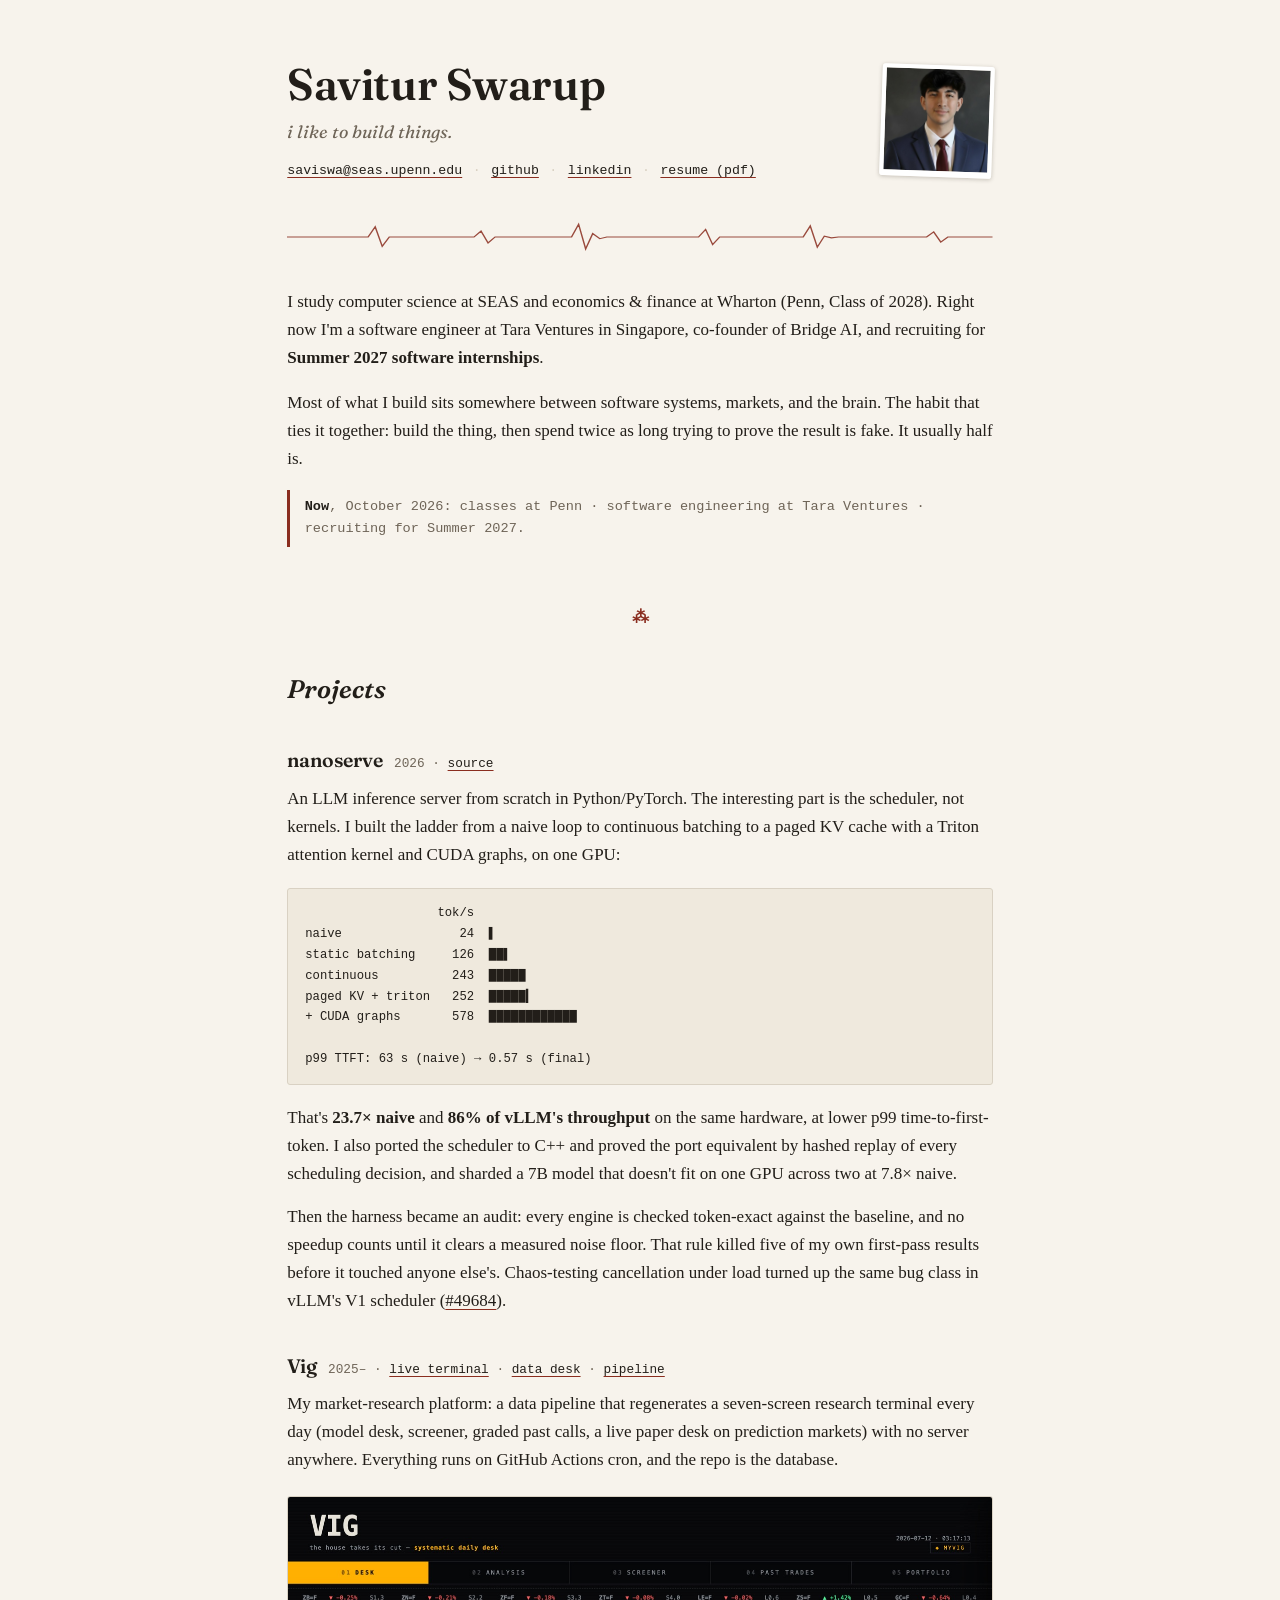
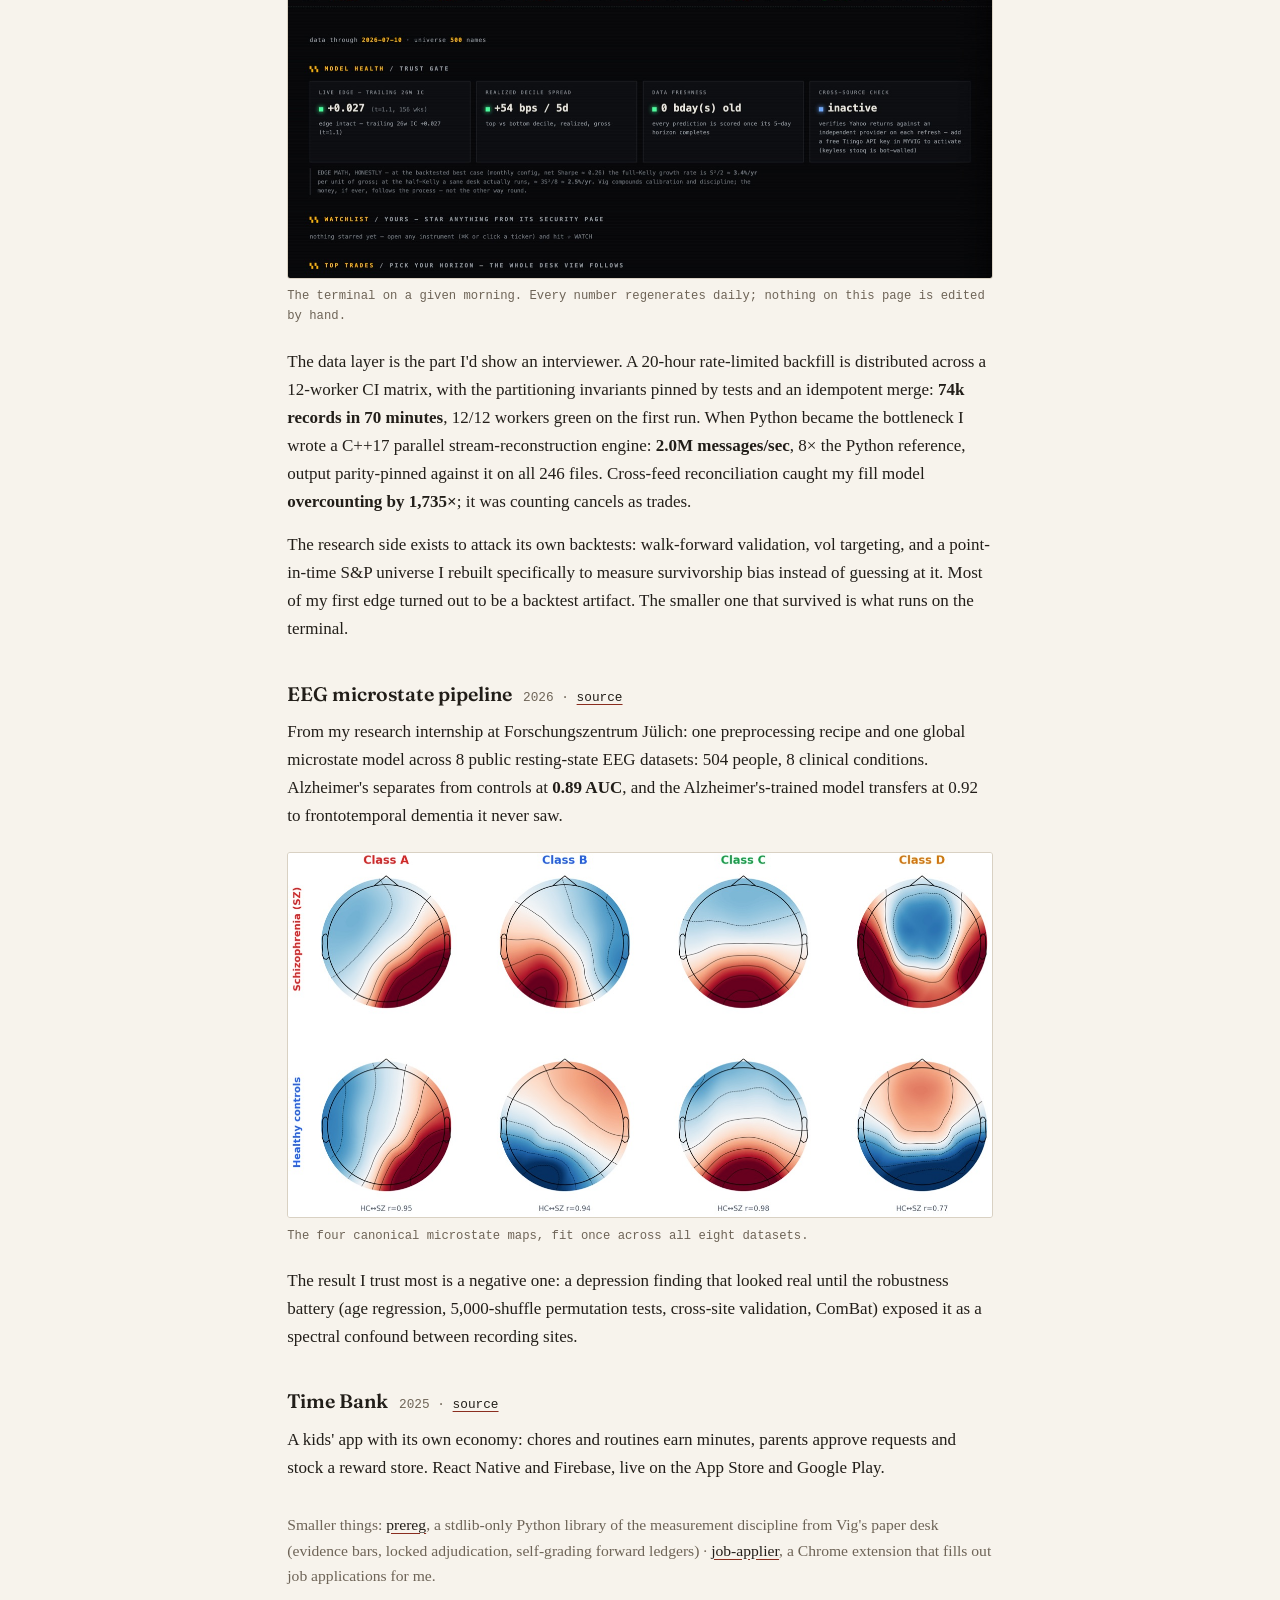
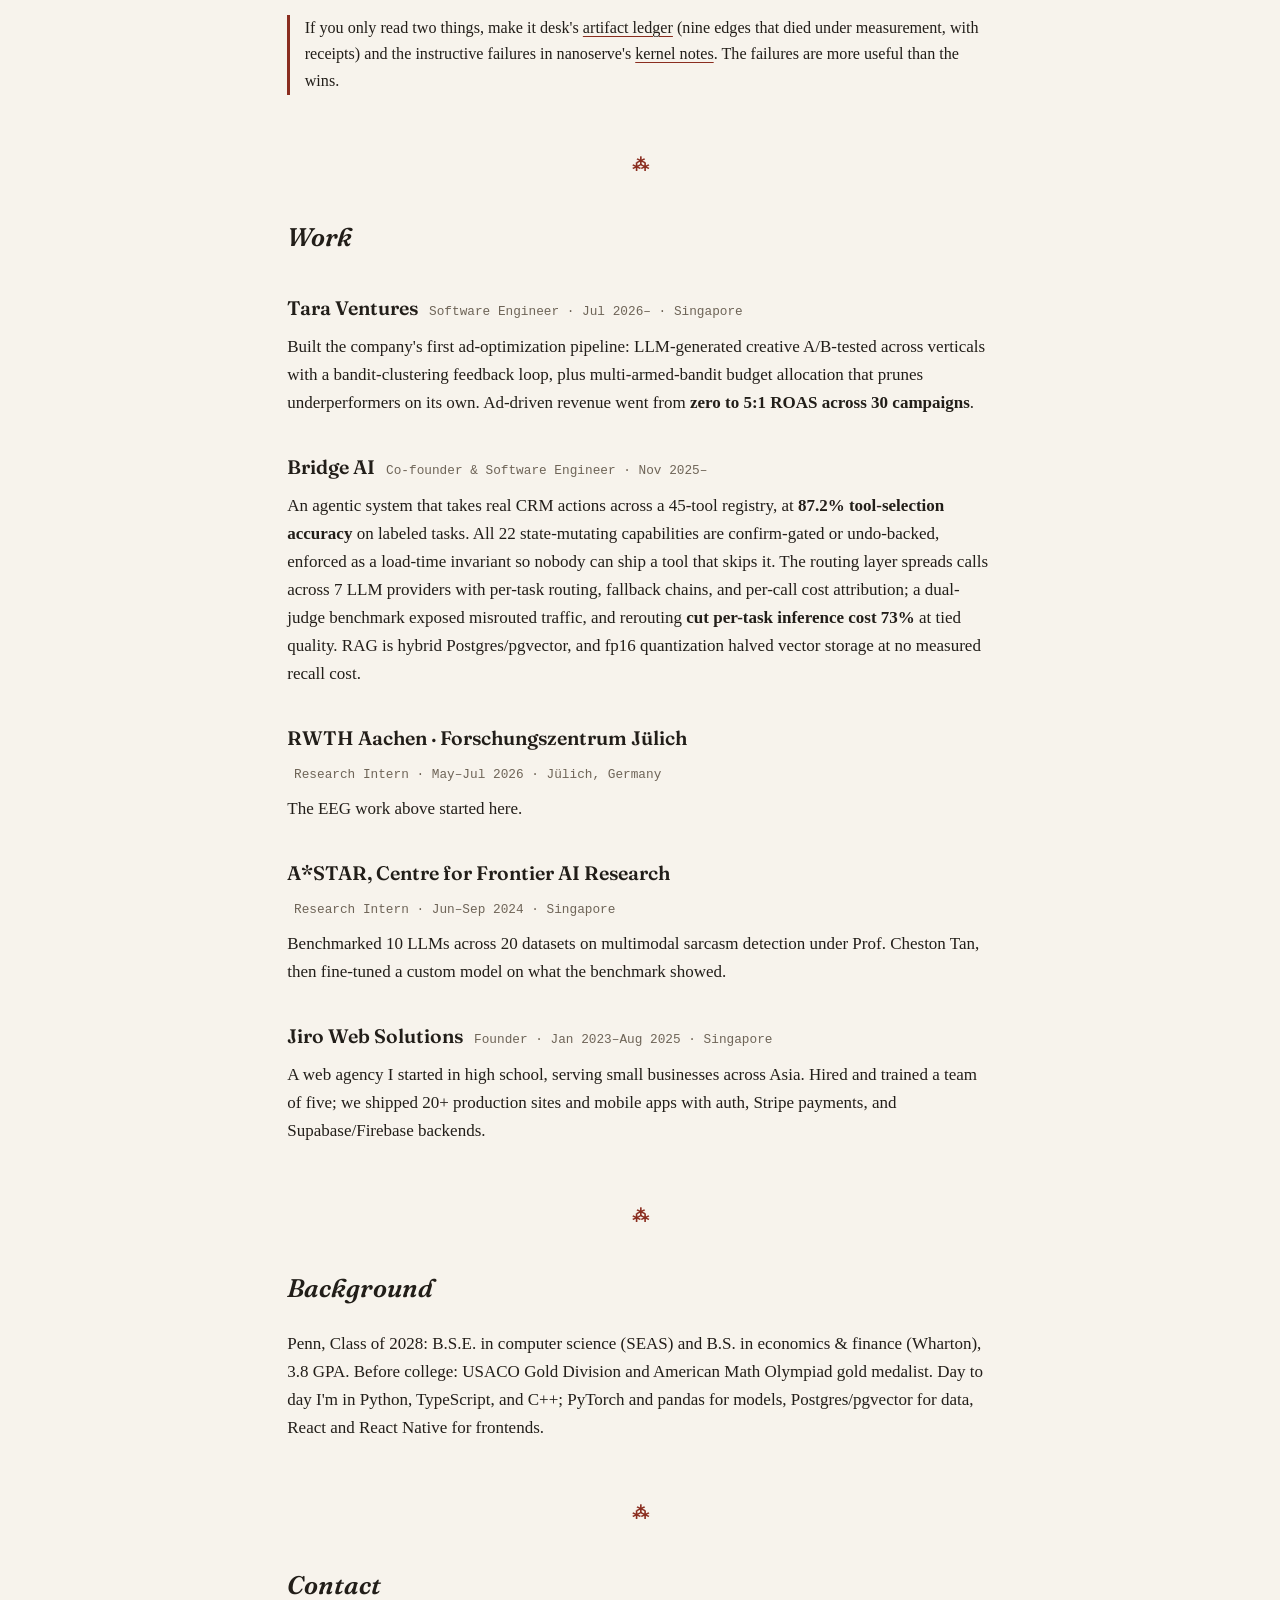
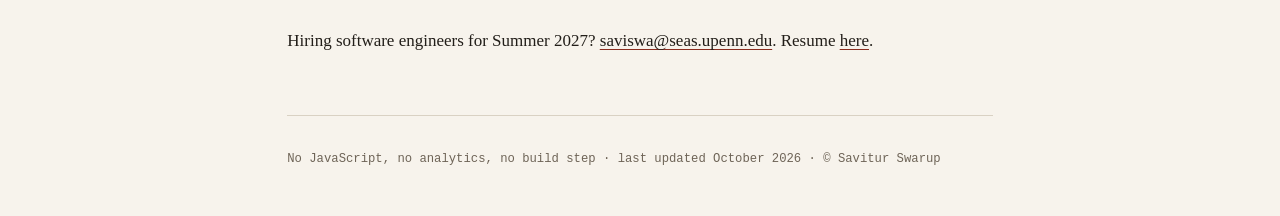
==== commit 532d633c: "Merge redesign/human-first: editorial portfolio redesign Co-Authored-By: Claude Fable 5 <noreply@ant" ====
--- a/index.html
+++ b/index.html
@@ -4,19 +4,18 @@
   <meta charset="UTF-8" />
   <meta name="viewport" content="width=device-width, initial-scale=1.0" />
   <title>Savitur Swarup</title>
-  <meta name="description" content="Savitur Swarup. CS and Finance at Penn. I like building things, usually somewhere between machine learning, markets, and the brain." />
-
-  <!-- Open Graph / social -->
+  <meta name="description" content="Savitur Swarup. CS and finance at Penn. I build software systems, market-research infrastructure, and EEG models, then spend twice as long trying to prove my own results wrong." />
+
   <meta property="og:type" content="website" />
   <meta property="og:url" content="https://saviturswarup.com/" />
   <meta property="og:title" content="Savitur Swarup" />
-  <meta property="og:description" content="I like building things, usually somewhere between machine learning, markets, and the brain." />
+  <meta property="og:description" content="CS and finance at Penn. I build things, then try to prove my own results wrong." />
   <meta property="og:image" content="https://saviturswarup.com/assets/og.png" />
-  <meta property="og:image:width" content="1200" />
-  <meta property="og:image:height" content="630" />
+  <meta property="og:image:width" content="800" />
+  <meta property="og:image:height" content="420" />
   <meta name="twitter:card" content="summary_large_image" />
   <meta name="twitter:title" content="Savitur Swarup" />
-  <meta name="twitter:description" content="I like building things, usually somewhere between machine learning, markets, and the brain." />
+  <meta name="twitter:description" content="CS and finance at Penn. I build things, then try to prove my own results wrong." />
   <meta name="twitter:image" content="https://saviturswarup.com/assets/og.png" />
 
   <link rel="icon" href="/favicon.ico" sizes="any" />
@@ -26,383 +25,246 @@
 
   <link rel="preconnect" href="https://fonts.googleapis.com" />
   <link rel="preconnect" href="https://fonts.gstatic.com" crossorigin />
-  <link href="https://fonts.googleapis.com/css2?family=Fraunces:opsz,wght@9..144,300;9..144,400;9..144,500;9..144,600&family=Inter:wght@300;400;500;600&family=JetBrains+Mono:wght@400;500&display=swap" rel="stylesheet" />
+  <link href="https://fonts.googleapis.com/css2?family=Fraunces:ital,opsz,wght@0,9..144,400;0,9..144,600;1,9..144,400;1,9..144,600&display=swap" rel="stylesheet" />
   <link rel="stylesheet" href="styles.css" />
 </head>
 <body>
-  <div class="grain" aria-hidden="true"></div>
-  <div class="aura" aria-hidden="true"></div>
-  <div class="cursor-glow" aria-hidden="true"></div>
-  <div class="scroll-prog" id="scrollProg" aria-hidden="true"></div>
-
-  <!-- NAV -->
-  <header class="nav" id="nav">
-    <a href="#top" class="nav__mark">S<span>·</span>S</a>
-    <nav class="nav__links">
-      <a href="#about" data-spy="about">About</a>
-      <a href="#experience" data-spy="experience">Experience</a>
-      <a href="#research" data-spy="research">Research</a>
-      <a href="#projects" data-spy="projects">Projects</a>
-      <a href="#skills" data-spy="skills">Toolkit</a>
-      <a href="#contact" data-spy="contact">Contact</a>
-    </nav>
-    <a href="assets/Savitur_Swarup_Resume.pdf" target="_blank" rel="noopener" class="nav__resume">Résumé ↗</a>
+<main>
+
+  <header class="masthead">
+    <div class="masthead__text">
+      <h1>Savitur Swarup</h1>
+      <p class="tagline">i like to build things.</p>
+      <p class="contact">
+        <a href="mailto:saviswa@seas.upenn.edu">saviswa@seas.upenn.edu</a>
+        <span>·</span> <a href="https://github.com/savi-swar">github</a>
+        <span>·</span> <a href="https://linkedin.com/in/savitur-swarup">linkedin</a>
+        <span>·</span> <a href="#resume">resume&nbsp;(pdf)</a>
+      </p>
+    </div>
+    <figure class="photo">
+      <img class="headshot" src="assets/headshot.jpg" alt="Savitur Swarup" width="112" height="112" />
+    </figure>
   </header>
 
-  <main id="top">
-
-    <!-- HERO -->
-    <section class="hero">
-      <div class="hero__inner">
-        <p class="eyebrow reveal">Philadelphia · Singapore · Jülich</p>
-        <h1 class="hero__name">
-          <span class="line"><span>Savitur</span></span>
-          <span class="line"><span>Swarup</span></span>
-        </h1>
-        <p class="hero__tag reveal">i like to build things.</p>
-        <p class="hero__sub reveal">usually somewhere between machine learning, markets, and the brain.</p>
-        <div class="hero__meta reveal">
-          <span>CS &amp; Finance</span>
-          <span class="dot"></span>
-          <span>University of Pennsylvania</span>
-          <span class="dot"></span>
-          <span>Class of 2028</span>
-        </div>
-        <div class="hero__status reveal">
-          <span class="hero__status-dot"></span>
-          <span class="hero__status-txt">Open to Summer 2027 internships · Software · Machine Learning · Quant · Research</span>
-        </div>
-
-        <!-- signature: live EEG trace -->
-        <div class="eeg reveal" aria-hidden="true">
-          <svg viewBox="0 0 1200 80" preserveAspectRatio="none">
-            <path class="eeg__path" d="M0,40 L120,40 L138,40 L150,16 L162,62 L174,40 L300,40 L318,40 L330,26 L342,54 L354,40 L470,40 L484,40 L496,10 L508,68 L520,32 L532,44 L544,40 L680,40 L700,40 L712,22 L724,58 L736,40 L860,40 L878,40 L890,14 L902,64 L914,38 L926,42 L938,40 L1070,40 L1088,40 L1100,28 L1112,52 L1124,40 L1200,40" />
-          </svg>
-        </div>
-
-        <a href="#about" class="hero__scroll reveal" aria-label="Scroll to content">
-          <span>Scroll</span>
-          <span class="hero__scroll-line"></span>
-        </a>
+  <div class="trace" aria-hidden="true">
+    <svg viewBox="0 0 1200 80" preserveAspectRatio="none">
+      <path d="M0,40 L120,40 L138,40 L150,16 L162,62 L174,40 L300,40 L318,40 L330,26 L342,54 L354,40 L470,40 L484,40 L496,10 L508,68 L520,32 L532,44 L544,40 L680,40 L700,40 L712,22 L724,58 L736,40 L860,40 L878,40 L890,14 L902,64 L914,38 L926,42 L938,40 L1070,40 L1088,40 L1100,28 L1112,52 L1124,40 L1200,40" />
+    </svg>
+  </div>
+
+  <section class="intro">
+    <p>
+      I study computer science at SEAS and economics &amp; finance at Wharton (Penn, Class
+      of 2028). Right now I'm a software engineer at Tara Ventures in Singapore,
+      co-founder of Bridge AI, and recruiting for <strong>Summer 2027 software
+      internships</strong>.
+    </p>
+    <p>
+      Most of what I build sits somewhere between software systems, markets, and the
+      brain. The habit that ties it together: build the thing, then spend twice as long
+      trying to prove the result is fake. It usually half is.
+    </p>
+    <p class="now"><b>Now</b>, October 2026: classes at Penn · software engineering at
+      Tara Ventures · recruiting for Summer 2027.</p>
+  </section>
+
+  <h2 id="projects">Projects</h2>
+
+  <section class="project">
+    <h3>nanoserve <span class="meta">2026 · <a href="https://github.com/Savi-Swar/nanoserve">source</a></span></h3>
+    <p>
+      An LLM inference server from scratch in Python/PyTorch. The interesting part is the
+      scheduler, not kernels. I built the ladder from a naive loop to continuous batching
+      to a paged KV cache with a Triton attention kernel and CUDA graphs, on one GPU:
+    </p>
+<pre class="ladder">                  tok/s
+naive                24  ▌
+static batching     126  ██▌
+continuous          243  █████
+paged KV + triton   252  █████▎
++ CUDA graphs       578  ████████████
+
+p99 TTFT: 63 s (naive) → 0.57 s (final)</pre>
+    <p>
+      That's <strong>23.7&times; naive</strong> and <strong>86% of vLLM's throughput</strong>
+      on the same hardware, at lower p99
+      time-to-first-token. I also ported the scheduler to C++ and proved the port
+      equivalent by hashed replay of every scheduling decision, and sharded a 7B model
+      that doesn't fit on one GPU across two at 7.8&times; naive.
+    </p>
+    <p>
+      Then the harness became an audit: every engine is checked token-exact against the
+      baseline, and no speedup counts until it clears a measured noise floor. That rule
+      killed five of my own first-pass results before it touched anyone else's.
+      Chaos-testing cancellation under load turned up the same bug class in vLLM's V1
+      scheduler (<a href="https://github.com/vllm-project/vllm/issues/49684">#49684</a>).
+    </p>
+  </section>
+
+  <section class="project">
+    <h3>Vig <span class="meta">2025– · <a href="/vig/">live terminal</a> · <a href="https://github.com/Savi-Swar/desk">data desk</a> · <a href="https://github.com/Savi-Swar/StrategyBuilder">pipeline</a></span></h3>
+    <p>
+      My market-research platform: a data pipeline that regenerates a seven-screen
+      research terminal every day (model desk, screener, graded past calls, a live paper
+      desk on prediction markets) with no server anywhere. Everything runs on GitHub
+      Actions cron, and the repo is the database.
+    </p>
+    <figure>
+      <img src="assets/vig.jpg" alt="The Vig research terminal: model health, trailing IC, decile spread" loading="lazy" />
+      <figcaption>The terminal on a given morning. Every number regenerates daily; nothing on this page is edited by hand.</figcaption>
+    </figure>
+    <p>
+      The data layer is the part I'd show an interviewer. A 20-hour rate-limited backfill
+      is distributed across a 12-worker CI matrix, with the partitioning invariants pinned
+      by tests and an idempotent merge: <strong>74k records in 70 minutes</strong>, 12/12
+      workers green on the first run. When Python became the bottleneck I wrote a C++17
+      parallel stream-reconstruction engine: <strong>2.0M messages/sec</strong>, 8&times; the
+      Python reference, output parity-pinned against it on all 246 files. Cross-feed
+      reconciliation caught my fill model <strong>overcounting by 1,735&times;</strong>; it
+      was counting cancels as trades.
+    </p>
+    <p>
+      The research side exists to attack its own backtests: walk-forward validation, vol
+      targeting, and a point-in-time S&amp;P universe I rebuilt specifically to measure
+      survivorship bias instead of guessing at it. Most of my first edge turned out to be
+      a backtest artifact. The smaller one that survived is what runs on the terminal.
+    </p>
+  </section>
+
+
+  <section class="project">
+    <h3>EEG microstate pipeline <span class="meta">2026 · <a href="https://github.com/savi-swar/eeg-microstate-pipeline">source</a></span></h3>
+    <p>
+      From my research internship at Forschungszentrum Jülich: one preprocessing recipe
+      and one global microstate model across 8 public resting-state EEG datasets: 504
+      people, 8 clinical conditions. Alzheimer's separates from controls at
+      <strong>0.89 AUC</strong>, and the Alzheimer's-trained model transfers at 0.92 to
+      frontotemporal dementia it never saw.
+    </p>
+    <figure>
+      <img src="assets/eeg.jpg" alt="EEG microstate topographies, classes A through D, schizophrenia vs healthy controls" loading="lazy" />
+      <figcaption>The four canonical microstate maps, fit once across all eight datasets.</figcaption>
+    </figure>
+    <p>
+      The result I trust most is a negative one: a depression finding that looked real
+      until the robustness battery (age regression, 5,000-shuffle permutation tests,
+      cross-site validation, ComBat) exposed it as a spectral confound between recording
+      sites.
+    </p>
+  </section>
+
+  <section class="project">
+    <h3>Time Bank <span class="meta">2025 · <a href="https://github.com/Savi-Swar/TimeBank">source</a></span></h3>
+    <p>
+      A kids' app with its own economy: chores and routines earn minutes, parents approve
+      requests and stock a reward store. React Native and Firebase, live on the App Store
+      and Google Play.
+    </p>
+  </section>
+
+  <p class="small-projects">
+    Smaller things: <a href="https://github.com/Savi-Swar/prereg">prereg</a>, a
+    stdlib-only Python library of the measurement discipline from Vig's paper desk
+    (evidence bars, locked adjudication, self-grading forward ledgers) ·
+    <a href="https://github.com/Savi-Swar/job-applier">job-applier</a>, a Chrome
+    extension that fills out job applications for me.
+  </p>
+
+  <p class="reading">
+    If you only read two things, make it desk's
+    <a href="https://github.com/Savi-Swar/desk/blob/main/RESULTS.md">artifact ledger</a>
+    (nine edges that died under measurement, with receipts) and the instructive failures
+    in nanoserve's <a href="https://github.com/Savi-Swar/nanoserve/blob/main/docs/kernel.md">kernel
+    notes</a>. The failures are more useful than the wins.
+  </p>
+
+  <h2 id="work">Work</h2>
+
+  <section class="job">
+    <h3>Tara Ventures <span class="meta">Software Engineer · Jul 2026– · Singapore</span></h3>
+    <p>
+      Built the company's first ad-optimization pipeline: LLM-generated creative
+      A/B-tested across verticals with a bandit-clustering feedback loop, plus
+      multi-armed-bandit budget allocation that prunes underperformers on its own.
+      Ad-driven revenue went from <strong>zero to 5:1 ROAS across 30 campaigns</strong>.
+    </p>
+  </section>
+
+  <section class="job">
+    <h3>Bridge AI <span class="meta">Co-founder &amp; Software Engineer · Nov 2025–</span></h3>
+    <p>
+      An agentic system that takes real CRM actions across a 45-tool registry, at
+      <strong>87.2% tool-selection accuracy</strong> on labeled tasks. All 22 state-mutating capabilities
+      are confirm-gated or undo-backed, enforced as a load-time invariant so nobody can
+      ship a tool that skips it. The routing layer spreads calls across 7 LLM providers
+      with per-task routing, fallback chains, and per-call cost attribution; a dual-judge
+      benchmark exposed misrouted traffic, and rerouting <strong>cut per-task inference
+      cost 73%</strong> at tied quality. RAG is hybrid Postgres/pgvector, and fp16 quantization halved
+      vector storage at no measured recall cost.
+    </p>
+  </section>
+
+  <section class="job">
+    <h3>RWTH Aachen · Forschungszentrum Jülich <span class="meta">Research Intern · May–Jul 2026 · Jülich, Germany</span></h3>
+    <p>The EEG work above started here.</p>
+  </section>
+
+  <section class="job">
+    <h3>A*STAR, Centre for Frontier AI Research <span class="meta">Research Intern · Jun–Sep 2024 · Singapore</span></h3>
+    <p>
+      Benchmarked 10 LLMs across 20 datasets on multimodal sarcasm detection under
+      Prof. Cheston Tan, then fine-tuned a custom model on what the benchmark showed.
+    </p>
+  </section>
+
+  <section class="job">
+    <h3>Jiro Web Solutions <span class="meta">Founder · Jan 2023–Aug 2025 · Singapore</span></h3>
+    <p>
+      A web agency I started in high school, serving small businesses across Asia. Hired
+      and trained a team of five; we shipped 20+ production sites and mobile apps with
+      auth, Stripe payments, and Supabase/Firebase backends.
+    </p>
+  </section>
+
+  <h2 id="background">Background</h2>
+  <p>
+    Penn, Class of 2028: B.S.E. in computer science (SEAS) and B.S. in economics &amp;
+    finance (Wharton), 3.8 GPA. Before college: USACO Gold Division and American Math
+    Olympiad gold medalist. Day to day I'm in Python, TypeScript, and C++; PyTorch and
+    pandas for models, Postgres/pgvector for data, React and React Native for frontends.
+  </p>
+
+  <h2 id="contact">Contact</h2>
+  <p>
+    Hiring software engineers for Summer 2027?
+    <a href="mailto:saviswa@seas.upenn.edu">saviswa@seas.upenn.edu</a>.
+    Resume <a href="#resume">here</a>.
+  </p>
+
+  <!-- resume popup: CSS-only, opens via #resume -->
+  <div class="modal" id="resume" role="dialog" aria-label="Resume">
+    <a class="modal__bg" href="#" aria-label="Close"></a>
+    <div class="modal__box">
+      <div class="modal__bar">
+        <span>Savitur_Swarup_Resume.pdf</span>
+        <span class="modal__actions">
+          <a class="modal__btn modal__btn--primary" href="assets/Savitur_Swarup_Resume.pdf" download>Download</a>
+          <a class="modal__btn" href="assets/Savitur_Swarup_Resume.pdf" target="_blank" rel="noopener">Open in tab</a>
+          <a class="modal__btn" href="#">Close</a>
+        </span>
       </div>
-    </section>
-
-    <!-- HIGHLIGHTS: the heart, at a glance -->
-    <section class="highlights" aria-label="Highlights">
-      <div class="hl-grid reveal">
-        <a class="hl" href="#research">
-          <b>0.89 AUC</b><span>EEG Alzheimer's model</span><i class="hl-go" aria-hidden="true">↗</i>
-        </a>
-        <a class="hl" href="#experience">
-          <b>45 tools</b><span>Agentic AI CRM system</span><i class="hl-go" aria-hidden="true">↗</i>
-        </a>
-        <a class="hl" href="#experience">
-          <b>+50% ROAS</b><span>LLM-driven ad engine</span><i class="hl-go" aria-hidden="true">↗</i>
-        </a>
-        <a class="hl" href="/vig/" target="_blank" rel="noopener">
-          <b>IC +0.027</b><span>Live quant desk</span><i class="hl-go" aria-hidden="true">↗</i>
-        </a>
-      </div>
-    </section>
-
-    <!-- ABOUT -->
-    <section class="section" id="about">
-      <div class="section__label reveal"><span>01</span> About</div>
-      <div class="about">
-        <div class="about__photo reveal">
-          <img src="assets/headshot.jpg" alt="Savitur Swarup"
-               onerror="this.closest('.about__photo').classList.add('is-empty')" />
-          <div class="about__photo-fallback">
-            <span class="about__photo-mark">S<i>·</i>S</span>
-            <span class="about__photo-cap">Savitur Swarup</span>
-          </div>
-        </div>
-        <div class="about__text">
-          <p class="reveal">
-            I'm a sophomore at Penn studying <strong>Computer Science</strong> at SEAS and
-            <strong>Economics &amp; Finance</strong> at Wharton. I like problems that sit between fields, and
-            once something grabs me I have a hard time putting it down until it actually works.
-          </p>
-          <p class="reveal">
-            Lately that's been AI agents, EEG models of the brain, and a bit of quant on the side. I'm pretty
-            relentless once I'm into something, and honestly I just really like building things that work.
-          </p>
-          <div class="about__focus reveal">
-            <span>Machine Learning</span><span>Agentic AI</span><span>Full-Stack</span><span>Computational Neuroscience</span>
-          </div>
-          <ul class="about__facts reveal">
-            <li><span>USACO</span> Gold Division</li>
-            <li><span>Math Olympiad</span> Gold · 24th intl</li>
-            <li><span>GPA</span> 3.8 / 4.0</li>
-          </ul>
-        </div>
-      </div>
-    </section>
-
-    <!-- EXPERIENCE -->
-    <section class="section" id="experience">
-      <div class="section__label reveal"><span>02</span> Experience</div>
-      <div class="rows">
-
-        <article class="row reveal">
-          <div class="row__meta">
-            <span class="row__time">Jun 2026 – Present</span>
-            <span class="row__place">Singapore</span>
-          </div>
-          <div class="row__body">
-            <h3>Software Engineer <span class="row__org">Tara Ventures</span></h3>
-            <p>Built an ad-optimization pipeline (Python, Meta and Google Ads APIs) that generates LLM media
-              and A/B tests it across products. Added multi-armed bandit budget allocation that drops
-              underperformers on its own, for a projected <strong>50% lift</strong> in ROAS, inside a loop
-              that feeds results back into the next round of creative.</p>
-          </div>
-        </article>
-
-        <article class="row reveal">
-          <div class="row__meta">
-            <span class="row__time">Nov 2025 – Present</span>
-            <span class="row__place">Philadelphia, PA</span>
-          </div>
-          <div class="row__body">
-            <h3>Co-Founder &amp; Software Engineer <span class="row__org">Bridge AI</span></h3>
-            <p>Building an agentic AI system with a <strong>45-tool registry</strong> that takes real CRM
-              actions like creating deals, moving pipeline stages, and drafting follow-ups, all behind
-              confirmation gates, snapshot undo, and trust-gating for anything destructive. Also built the
-              RAG layer on Postgres/pgvector and a routing layer across <strong>7 LLM providers</strong> with
-              fallbacks, consensus voting, and per-call cost tracking.</p>
-          </div>
-        </article>
-
-        <article class="row reveal">
-          <div class="row__meta">
-            <span class="row__time">Jan 2023 – Aug 2025</span>
-            <span class="row__place">Asia</span>
-          </div>
-          <div class="row__body">
-            <h3>Founder / CEO <span class="row__org">Jiro Web Solutions</span></h3>
-            <p>Started a freelance web dev agency serving small businesses across Asia, hired and trained a
-              team of five, and shipped <strong>20+ production sites and apps</strong> with auth, Stripe, and
-              Firebase/Supabase in React, React Native, and Vue.</p>
-          </div>
-        </article>
-
-      </div>
-    </section>
-
-    <!-- RESEARCH -->
-    <section class="section" id="research">
-      <div class="section__label reveal"><span>03</span> Research</div>
-      <div class="rows">
-
-        <article class="row reveal">
-          <div class="row__meta">
-            <span class="row__time">May 2026 – Jul 2026</span>
-            <span class="row__place">Jülich, Germany</span>
-          </div>
-          <div class="row__body">
-            <h3>Research Intern <span class="row__org">RWTH Aachen · Forschungszentrum Jülich</span></h3>
-            <p>Built one EEG pipeline (Python, MNE) across <strong>8 datasets, 504 people, and 8 clinical
-              conditions</strong>. Fit a single microstate model, pulled 24 features per person, and showed
-              the features separate neurodegenerative disease from controls, with an Alzheimer's model that
-              transfers to unseen FTD. Ran the paranoid checks too: age regression, 5,000-shuffle permutation
-              tests, cross-site validation, and ComBat, which caught a spectral confound faking a depression
-              result.</p>
-            <div class="stats">
-              <div class="stat"><b>0.89</b><span>Alzheimer's AUC</span></div>
-              <div class="stat"><b>0.80</b><span>FTD AUC</span></div>
-              <div class="stat"><b>0.92</b><span>AD→FTD transfer</span></div>
-            </div>
-          </div>
-        </article>
-
-        <article class="row reveal">
-          <div class="row__meta">
-            <span class="row__time">Jun 2024 – Sep 2024</span>
-            <span class="row__place">Singapore</span>
-          </div>
-          <div class="row__body">
-            <h3>Research Intern <span class="row__org">A*STAR · Centre for Frontier AI Research</span></h3>
-            <p>Benchmarked a range of LLMs on multimodal sarcasm detection under Prof. Cheston Tan, then
-              fine-tuned a custom model on what the benchmarks showed to sharpen context and text-image
-              understanding.</p>
-          </div>
-        </article>
-
-      </div>
-    </section>
-
-    <!-- PROJECTS -->
-    <section class="section" id="projects">
-      <div class="section__label reveal"><span>04</span> Projects</div>
-      <div class="work">
-
-        <article class="work__item reveal">
-          <a class="work__shot" href="https://github.com/Savi-Swar/desk" target="_blank" rel="noopener">
-            <img src="assets/desk.png" alt="Desk dashboard: measurement-artifact ledger and a cross-venue spread benchmark against equity TAQ" />
-          </a>
-          <div class="work__body">
-            <div class="work__head">
-              <h3>Desk</h3>
-              <span class="work__tag">Prediction-Market Microstructure</span>
-            </div>
-            <p>A measurement-first research platform for prediction-market microstructure. Headline finding:
-              at scale the market is efficient &mdash; proving it took instruments that caught
-              <strong>nine measurement artifacts</strong> standard backtesting would ship as edges, each
-              documented with receipts across an <strong>880k-market</strong> dataset. A cross-venue benchmark
-              against equity TAQ shows wide prediction-market books booking a "realized spread" ~80&times; a
-              small-cap maker's take. Zero-server self-healing CI at $0 infra, tests green. Two working
-              papers.</p>
-            <div class="work__stack">
-              <span>Python</span><span>GitHub Actions</span><span>WebSocket capture</span>
-            </div>
-            <div class="work__links">
-              <a href="https://github.com/Savi-Swar/desk" target="_blank" rel="noopener">View source ↗</a>
-              <a href="/vig/desk.html" target="_blank" rel="noopener">Live dashboard ↗</a>
-            </div>
-          </div>
-        </article>
-
-        <article class="work__item work__item--reverse reveal">
-          <a class="work__shot" href="https://github.com/Savi-Swar/nanoserve" target="_blank" rel="noopener">
-            <img src="assets/nanoserve.svg" alt="nanoserve throughput ladder: naive, static, continuous, and paged batching engines on a T4" />
-          </a>
-          <div class="work__body">
-            <div class="work__head">
-              <h3>nanoserve</h3>
-              <span class="work__tag">LLM Inference Server</span>
-            </div>
-            <p>A from-scratch LLM inference server, no custom CUDA, and the interesting part is the scheduler. I
-              built the batching ladder from a naive loop up through continuous batching and a paged KV cache,
-              for <strong>9.6× the throughput</strong> at a fraction of the latency, reaching 16% of vLLM on the
-              same GPU. Then I turned it on published optimizations as an audit: every engine is checked
-              token-for-token against a baseline and measured past a noise floor, which killed five of my own
-              first-pass results.</p>
-            <div class="work__stack">
-              <span>Python</span><span>PyTorch</span><span>Continuous batching</span>
-            </div>
-            <div class="work__links">
-              <a href="https://github.com/Savi-Swar/nanoserve" target="_blank" rel="noopener">View source ↗</a>
-            </div>
-          </div>
-        </article>
-
-        <article class="work__item reveal">
-          <a class="work__shot" href="/vig/" target="_blank" rel="noopener">
-            <img src="assets/vig.png" alt="Vig quant research desk with model health, trailing IC, and decile spread" />
-          </a>
-          <div class="work__body">
-            <div class="work__head">
-              <h3>Vig</h3>
-              <span class="work__tag">Automated Data Platform &amp; Research Terminal</span>
-            </div>
-            <p>A quant research engine built to attack its own signal before trusting it. Vol-targeted
-              backtests, walk-forward validation, and <strong>70+ tests</strong> in CI. I rebuilt a
-              point-in-time S&amp;P universe to measure survivorship bias directly, found most of the edge was
-              a backtest artifact, then recovered a smaller real one at half the cost.</p>
-            <div class="work__stack">
-              <span>Python</span><span>pandas / NumPy</span><span>walk-forward CV</span>
-            </div>
-            <div class="work__links">
-              <a href="/vig/" target="_blank" rel="noopener">Open the desk ↗</a>
-            </div>
-          </div>
-        </article>
-
-        <article class="work__item work__item--reverse reveal">
-          <a class="work__shot" href="https://github.com/savi-swar/eeg-microstate-pipeline" target="_blank" rel="noopener">
-            <img src="assets/eeg.png" alt="EEG microstate topographies for schizophrenia and healthy controls, classes A to D" />
-          </a>
-          <div class="work__body">
-            <div class="work__head">
-              <h3>EEG Microstate Pipeline</h3>
-              <span class="work__tag">Computational Neuroscience</span>
-            </div>
-            <p>One pipeline across <strong>8 public datasets and 504 people</strong>. It fits a single
-              microstate model, pulls 24 features per person, and classifies brain disorders from a few
-              minutes of resting-state EEG. Alzheimer's separates from controls at <strong>0.89 AUC</strong>,
-              and a model trained on it transfers to FTD it never saw.</p>
-            <div class="work__stack">
-              <span>Python</span><span>MNE</span><span>scikit-learn</span>
-            </div>
-            <div class="work__links">
-              <a href="https://github.com/savi-swar/eeg-microstate-pipeline" target="_blank" rel="noopener">View source ↗</a>
-            </div>
-          </div>
-        </article>
-
-        <article class="work__item reveal">
-          <a class="work__shot" href="https://github.com/Savi-Swar/TimeBank" target="_blank" rel="noopener">
-            <img src="assets/timebank.png" alt="Time Bank kids app showing home, morning routine, and growth stats" />
-          </a>
-          <div class="work__body">
-            <div class="work__head">
-              <h3>Time Bank</h3>
-              <span class="work__tag">Kids' Productivity App</span>
-            </div>
-            <p>A kids' app with its own economy. Kids earn minutes for chores and routines, parents approve
-              requests and stock a reward store, and a dashboard tracks progress. Built in React Native with
-              Firebase, and <strong>live on the App Store and Google Play</strong>.</p>
-            <div class="work__stack">
-              <span>React Native</span><span>Firebase</span><span>Cross-platform</span>
-            </div>
-            <div class="work__links">
-              <a href="https://github.com/Savi-Swar/TimeBank" target="_blank" rel="noopener">View source ↗</a>
-            </div>
-          </div>
-        </article>
-
-      </div>
-    </section>
-
-    <!-- SKILLS -->
-    <section class="section" id="skills">
-      <div class="section__label reveal"><span>05</span> Toolkit</div>
-      <div class="skills">
-        <div class="skills__group reveal">
-          <h4>Languages</h4>
-          <p>Python · TypeScript · JavaScript · C/C++ · Java · SQL</p>
-        </div>
-        <div class="skills__group reveal">
-          <h4>ML / AI</h4>
-          <p>PyTorch · scikit-learn · pandas · NumPy · XGBoost · Hugging Face · MNE-Python · RAG (pgvector)</p>
-        </div>
-        <div class="skills__group reveal">
-          <h4>Web / Backend</h4>
-          <p>React · React Native · Node.js · Express · Next.js · Prisma · REST</p>
-        </div>
-        <div class="skills__group reveal">
-          <h4>Data / Infra</h4>
-          <p>PostgreSQL · Redis · BullMQ · pg-boss · Supabase · Firebase · Docker</p>
-        </div>
-        <div class="skills__group reveal">
-          <h4>Coursework</h4>
-          <p>Data Structures &amp; Algorithms · Computer Systems · Automata &amp; Computability · Probability · Linear Algebra · Discrete Math</p>
-        </div>
-      </div>
-    </section>
-
-    <!-- CONTACT -->
-    <section class="section section--contact" id="contact">
-      <div class="section__label reveal"><span>06</span> Contact</div>
-      <div class="contact reveal">
-        <h2>Say hi.</h2>
-        <p>Always down to talk research, quant, or building things.</p>
-        <div class="contact__links">
-          <a href="mailto:saviswa@seas.upenn.edu">Email</a>
-          <a href="https://linkedin.com/in/savitur-swarup" target="_blank" rel="noopener">LinkedIn</a>
-          <a href="https://github.com/savi-swar" target="_blank" rel="noopener">GitHub</a>
-          <a href="assets/Savitur_Swarup_Resume.pdf" target="_blank" rel="noopener">Résumé</a>
-        </div>
-      </div>
-    </section>
-
-    <footer class="footer">
-      <span>© 2026 Savitur Swarup</span>
-      <span>Built from scratch · Philadelphia</span>
-    </footer>
-
-  </main>
-
-  <script src="main.js"></script>
+      <iframe class="modal__preview" src="assets/Savitur_Swarup_Resume.pdf#toolbar=0" title="Resume preview"></iframe>
+      <p class="modal__fallback">No inline preview on this screen size.
+        <a class="modal__btn modal__btn--primary" href="assets/Savitur_Swarup_Resume.pdf" download>Download the PDF</a></p>
+    </div>
+  </div>
+
+  <footer>
+    <p>No JavaScript, no analytics, no build step · last updated October 2026 ·
+      © Savitur Swarup</p>
+  </footer>
+
+</main>
 </body>
 </html>
--- a/styles.css
+++ b/styles.css
@@ -1,532 +1,328 @@
-/* ============================================================
-   Savitur Swarup · personal site
-   Palette: warm near-black, bone type, one cool accent
-   ============================================================ */
+/* saviturswarup.com — hand-kept. One column, one accent, no scripts. */
 
 :root {
-  --bg:        #0b0b0d;
-  --bg-warm:   #101015;
-  --panel:     #141419;
-  --line:      rgba(237, 234, 227, 0.08);
-  --line-2:    rgba(237, 234, 227, 0.14);
-  --text:      #ece9e2;
-  --muted:     #9a978f;
-  --muted-2:   #6d6b66;
-  --accent:    #a9a6d6;   /* cool moonlit lavender-grey */
-  --accent-2:  #c7b89a;   /* warm secondary, used sparingly */
-  --max:       1120px;
-  --ease:      cubic-bezier(0.22, 1, 0.36, 1);
-}
-
-* { margin: 0; padding: 0; box-sizing: border-box; }
-
-html { scroll-behavior: smooth; }
+  --paper: #f7f3ec;
+  --ink: #221e19;
+  --muted: #6e6457;
+  --accent: #8a2d1f;          /* oxblood */
+  --rule: #d9d1c3;
+  --code-bg: #efe9dd;
+}
+
+@media (prefers-color-scheme: dark) {
+  :root {
+    --paper: #1c1a17;
+    --ink: #e9e2d6;
+    --muted: #a69b88;
+    --accent: #d4765f;
+    --rule: #3a352e;
+    --code-bg: #262320;
+  }
+}
+
+* { box-sizing: border-box; }
+
+html { font-size: 17px; }
 
 body {
-  background: var(--bg);
-  color: var(--text);
-  font-family: 'Inter', -apple-system, BlinkMacSystemFont, sans-serif;
+  margin: 0;
+  background: var(--paper);
+  color: var(--ink);
+  font-family: Charter, Georgia, 'Times New Roman', serif;
+  line-height: 1.65;
+  -webkit-font-smoothing: antialiased;
+}
+
+main {
+  max-width: 44rem;
+  margin: 0 auto;
+  padding: 3.5rem 1.25rem 2rem;
+}
+
+a {
+  color: var(--ink);
+  text-decoration: underline;
+  text-decoration-color: var(--accent);
+  text-decoration-thickness: 1px;
+  text-underline-offset: 3px;
+}
+a:hover {
+  color: var(--paper);
+  background: var(--accent);
+  text-decoration: none;
+}
+
+::selection { background: var(--accent); color: var(--paper); }
+
+/* ---- masthead ---- */
+
+.masthead {
+  display: flex;
+  align-items: center;
+  justify-content: space-between;
+  gap: 1.5rem;
+  margin-bottom: 2.25rem;
+}
+
+h1 {
+  font-family: 'Fraunces', Charter, Georgia, serif;
+  font-weight: 600;
+  font-size: 2.6rem;
+  line-height: 1.1;
+  margin: 0 0 0.6rem;
+  letter-spacing: -0.01em;
+}
+
+.tagline {
+  font-family: 'Fraunces', Charter, Georgia, serif;
+  font-style: italic;
+  font-size: 1.05rem;
+  color: var(--muted);
+  margin: 0 0 0.7rem;
+}
+
+.contact {
+  margin: 0;
+  font-family: ui-monospace, 'SF Mono', Menlo, Consolas, monospace;
+  font-size: 0.78rem;
+  color: var(--muted);
+}
+.contact span { color: var(--rule); padding: 0 0.15rem; }
+
+.photo {
+  flex: none;
+  margin: 0;
+  transform: rotate(2deg);
+}
+.photo .headshot {
+  display: block;
+  width: 112px;
+  height: 112px;
+  object-fit: cover;
+  border: 4px solid #fff;
+  border-bottom-width: 6px;
+  box-shadow: 0 1px 4px rgba(40, 30, 20, 0.25);
+}
+.trace {
+  margin: 0.5rem 0 2rem;
+}
+.trace svg {
+  display: block;
+  width: 100%;
+  height: 34px;
+}
+.trace path {
+  fill: none;
+  stroke: var(--accent);
+  stroke-width: 2.5;
+  opacity: 0.85;
+}
+
+/* ---- intro ---- */
+
+.intro p { margin: 0 0 1rem; }
+
+.now {
+  font-family: ui-monospace, 'SF Mono', Menlo, Consolas, monospace;
+  font-size: 0.8rem;
+  color: var(--muted);
+  border-left: 3px solid var(--accent);
+  padding: 0.35rem 0 0.35rem 0.85rem;
+  margin-top: 1.5rem;
+}
+.now b { color: var(--ink); font-weight: 600; }
+
+/* ---- sections ---- */
+
+h2 {
+  font-family: 'Fraunces', Charter, Georgia, serif;
+  font-weight: 600;
+  font-style: italic;
+  font-size: 1.5rem;
+  margin: 3.25rem 0 1.25rem;
+}
+h2::before {
+  content: '⁂';
+  display: block;
+  text-align: center;
+  font-style: normal;
+  font-size: 1rem;
+  color: var(--accent);
+  margin-bottom: 2.25rem;
+}
+
+h3 {
+  font-family: 'Fraunces', Charter, Georgia, serif;
+  font-weight: 600;
+  font-size: 1.15rem;
+  margin: 2rem 0 0.5rem;
+}
+
+.meta {
+  font-family: ui-monospace, 'SF Mono', Menlo, Consolas, monospace;
   font-weight: 400;
-  line-height: 1.6;
-  -webkit-font-smoothing: antialiased;
-  text-rendering: optimizeLegibility;
-  overflow-x: hidden;
-  position: relative;
-}
-
-::selection { background: var(--accent); color: #0b0b0d; }
-
-a { color: inherit; text-decoration: none; }
-em { font-style: italic; color: var(--text); }
-strong { font-weight: 600; color: #fff; }
-
-/* ---------- ambient layers ---------- */
-
-.grain {
-  position: fixed; inset: 0; z-index: 1; pointer-events: none;
-  opacity: 0.04; mix-blend-mode: overlay;
-  background-image: url("data:image/svg+xml,%3Csvg xmlns='http://www.w3.org/2000/svg' width='140' height='140'%3E%3Cfilter id='n'%3E%3CfeTurbulence type='fractalNoise' baseFrequency='0.9' numOctaves='3'/%3E%3C/filter%3E%3Crect width='100%25' height='100%25' filter='url(%23n)'/%3E%3C/svg%3E");
-}
-
-.aura {
-  position: fixed; z-index: 0; pointer-events: none;
-  top: -20vh; left: 50%; transform: translateX(-50%);
-  width: 90vw; height: 90vh; max-width: 1100px;
-  background: radial-gradient(closest-side,
-    rgba(169, 166, 214, 0.16),
-    rgba(169, 166, 214, 0.05) 55%,
-    transparent 72%);
-  filter: blur(10px);
-  animation: aura-breathe 9s ease-in-out infinite;
-}
-@keyframes aura-breathe { 0%, 100% { opacity: 0.75; } 50% { opacity: 1; } }
-
-.scroll-prog {
-  position: fixed; top: 0; left: 0; z-index: 60;
-  height: 2px; width: 100%;
-  background: linear-gradient(90deg, var(--accent), var(--accent-2));
-  transform: scaleX(0); transform-origin: 0 50%;
-  will-change: transform;
-}
-
-.cursor-glow {
-  position: fixed; z-index: 0; pointer-events: none;
-  width: 480px; height: 480px; border-radius: 50%;
-  background: radial-gradient(closest-side, rgba(169,166,214,0.10), transparent 70%);
+  font-size: 0.75rem;
+  color: var(--muted);
+  margin-left: 0.4rem;
+  white-space: nowrap;
+}
+
+.project p, .job p { margin: 0 0 0.9rem; }
+
+.small-projects {
+  font-size: 0.92rem;
+  color: var(--muted);
+  margin-top: 1.75rem;
+}
+
+.reading {
+  font-size: 0.95rem;
+  border-left: 3px solid var(--accent);
+  padding-left: 0.85rem;
+  margin-top: 1.5rem;
+}
+
+/* ---- figures & the ladder ---- */
+
+figure {
+  margin: 1.25rem 0;
+}
+figure img {
+  width: 100%;
+  height: auto;
+  display: block;
+  border: 1px solid var(--rule);
+  border-radius: 3px;
+}
+figcaption {
+  font-family: ui-monospace, 'SF Mono', Menlo, Consolas, monospace;
+  font-size: 0.72rem;
+  color: var(--muted);
+  margin-top: 0.45rem;
+}
+
+pre.ladder {
+  font-family: ui-monospace, 'SF Mono', Menlo, Consolas, monospace;
+  font-size: 0.72rem;
+  line-height: 1.7;
+  background: var(--code-bg);
+  border: 1px solid var(--rule);
+  border-radius: 3px;
+  padding: 0.85rem 1rem;
+  overflow-x: auto;
+  color: var(--ink);
+  margin: 1.1rem 0;
+}
+
+/* ---- resume popup ---- */
+
+.modal {
+  display: none;
+  position: fixed;
+  inset: 0;
+  z-index: 10;
+}
+.modal:target { display: block; }
+.modal__bg {
+  position: absolute;
+  inset: 0;
+  background: rgba(20, 16, 12, 0.6);
+}
+.modal__box {
+  position: absolute;
+  top: 50%;
+  left: 50%;
   transform: translate(-50%, -50%);
-  left: -600px; top: -600px;
-  transition: opacity 0.4s ease;
-  opacity: 0;
-}
-
-/* ---------- layout ---------- */
-
-main { position: relative; z-index: 2; }
-
-.section {
-  max-width: var(--max);
-  margin: 0 auto;
-  padding: 8.5rem 2rem;
-  border-top: 1px solid var(--line);
-}
-
-.section__label {
-  font-family: 'JetBrains Mono', monospace;
+  width: min(92vw, 740px);
+  height: min(88vh, 960px);
+  display: flex;
+  flex-direction: column;
+  background: var(--paper);
+  border: 1px solid var(--rule);
+  border-radius: 4px;
+  box-shadow: 0 12px 40px rgba(20, 16, 12, 0.4);
+}
+.modal__bar {
+  display: flex;
+  align-items: center;
+  justify-content: space-between;
+  gap: 0.75rem;
+  padding: 0.6rem 0.8rem;
+  border-bottom: 1px solid var(--rule);
+  font-family: ui-monospace, 'SF Mono', Menlo, Consolas, monospace;
   font-size: 0.72rem;
-  letter-spacing: 0.28em;
-  text-transform: uppercase;
-  color: var(--muted);
-  margin-bottom: 3.5rem;
-  display: flex; align-items: center; gap: 0.9rem;
-}
-.section__label span {
-  color: var(--accent);
-  border: 1px solid var(--line-2);
-  border-radius: 50%;
-  width: 2rem; height: 2rem;
-  display: grid; place-items: center;
-  font-size: 0.68rem;
-}
-
-.eyebrow {
-  font-family: 'JetBrains Mono', monospace;
+  color: var(--muted);
+}
+.modal__bar > span:first-child {
+  overflow: hidden;
+  text-overflow: ellipsis;
+  white-space: nowrap;
+}
+.modal__actions {
+  display: flex;
+  gap: 0.4rem;
+  flex: none;
+}
+.modal__btn {
+  display: inline-block;
+  padding: 0.3rem 0.7rem;
+  border: 1px solid var(--rule);
+  border-radius: 3px;
+  text-decoration: none;
+  color: var(--ink);
+}
+.modal__btn:hover { background: var(--accent); color: var(--paper); border-color: var(--accent); }
+.modal__btn--primary {
+  background: var(--accent);
+  color: var(--paper);
+  border-color: var(--accent);
+}
+.modal__btn--primary:hover { opacity: 0.85; }
+.modal__preview {
+  flex: 1;
+  width: 100%;
+  border: 0;
+  background: var(--code-bg);
+}
+.modal__fallback { display: none; }
+
+@media (max-width: 640px) {
+  .modal__preview { display: none; }
+  .modal__fallback {
+    display: flex;
+    flex-direction: column;
+    align-items: flex-start;
+    gap: 0.9rem;
+    flex: 1;
+    margin: 0;
+    padding: 1.1rem;
+    font-size: 0.95rem;
+  }
+  .modal__box { height: auto; min-height: 0; }
+  .modal__bar { flex-wrap: wrap; }
+}
+
+/* ---- footer ---- */
+
+footer {
+  margin-top: 3.5rem;
+  padding-top: 1.25rem;
+  border-top: 1px solid var(--rule);
+}
+footer p {
+  font-family: ui-monospace, 'SF Mono', Menlo, Consolas, monospace;
   font-size: 0.72rem;
-  letter-spacing: 0.28em;
-  text-transform: uppercase;
-  color: var(--muted);
-}
-
-/* ---------- nav ---------- */
-
-.nav {
-  position: fixed; top: 0; left: 0; right: 0; z-index: 50;
-  display: flex; align-items: center; justify-content: space-between;
-  padding: 1.5rem clamp(1.2rem, 4vw, 3rem);
-  transition: padding 0.4s var(--ease), background 0.4s ease, backdrop-filter 0.4s ease;
-}
-.nav.is-scrolled {
-  padding-top: 0.9rem; padding-bottom: 0.9rem;
-  background: rgba(11, 11, 13, 0.72);
-  backdrop-filter: blur(14px) saturate(140%);
-  border-bottom: 1px solid var(--line);
-}
-.nav__mark {
-  font-family: 'Fraunces', serif;
-  font-size: 1.25rem; font-weight: 500; letter-spacing: 0.02em;
-}
-.nav__mark span { color: var(--accent); margin: 0 1px; }
-.nav__links { display: flex; gap: 2rem; }
-.nav__links a {
-  font-size: 0.86rem; color: var(--muted);
-  position: relative; transition: color 0.3s ease;
-}
-.nav__links a::after {
-  content: ''; position: absolute; left: 0; bottom: -5px;
-  width: 0; height: 1px; background: var(--accent);
-  transition: width 0.3s var(--ease);
-}
-.nav__links a:hover { color: var(--text); }
-.nav__links a:hover::after { width: 100%; }
-.nav__links a.is-active { color: var(--text); }
-.nav__links a.is-active::after { width: 100%; background: var(--accent); }
-.nav__resume {
-  font-size: 0.82rem; color: var(--text);
-  border: 1px solid var(--line-2); border-radius: 100px;
-  padding: 0.5rem 1.1rem; transition: all 0.3s var(--ease);
-}
-.nav__resume:hover { border-color: var(--accent); color: var(--accent); }
-
-/* ---------- hero ---------- */
-
-.hero {
-  min-height: 100svh;
-  display: flex; align-items: center;
-  max-width: var(--max); margin: 0 auto;
-  padding: 7rem 2rem 4rem;
-}
-.hero__inner { width: 100%; min-width: 0; }
-.hero .eyebrow { margin-bottom: 2rem; }
-
-.hero__name {
-  font-family: 'Fraunces', serif;
-  font-weight: 400;
-  font-size: clamp(3rem, 8.5vw, 7rem);
-  line-height: 0.94;
-  letter-spacing: -0.02em;
-  margin-bottom: 1.8rem;
-}
-.hero__name .line { display: block; overflow: hidden; padding-bottom: 0.04em; }
-.hero__name .line > span {
-  display: block; transform: translateY(115%);
-  animation: line-up 1.05s var(--ease) forwards;
-}
-.hero__name .line:nth-child(1) > span { animation-delay: 0.10s; }
-.hero__name .line:nth-child(2) > span { animation-delay: 0.24s; }
-.hero__name .line:last-child { color: var(--muted); font-style: italic; }
-@keyframes line-up { from { transform: translateY(115%); } to { transform: translateY(0); } }
-
-.hero__tag {
-  font-size: clamp(1.4rem, 3vw, 2.1rem);
-  color: var(--text);
-  line-height: 1.3;
-  font-weight: 300;
-  letter-spacing: -0.01em;
-  margin-bottom: 0.7rem;
-}
-.hero__sub {
-  font-size: clamp(1rem, 1.8vw, 1.25rem);
-  color: var(--muted);
-  font-weight: 300;
-  max-width: 42ch;
-  margin-bottom: 2.5rem;
-}
-
-.hero__meta {
-  display: flex; align-items: center; flex-wrap: wrap; gap: 0.9rem;
-  font-family: 'JetBrains Mono', monospace;
-  font-size: 0.78rem; letter-spacing: 0.06em;
-  color: var(--muted);
-}
-.hero__meta .dot { width: 3px; height: 3px; border-radius: 50%; background: var(--muted-2); }
-
-.hero__status {
-  display: inline-flex; align-items: flex-start; gap: 0.6rem;
-  max-width: 100%;
-  margin-top: 1.1rem;
-  font-family: 'JetBrains Mono', monospace;
-  font-size: 0.8rem; letter-spacing: 0.02em; line-height: 1.5;
-  color: var(--text);
-  border: 1px solid var(--line-2); border-radius: 22px;
-  padding: 0.55rem 1.1rem 0.55rem 0.9rem;
-  background: rgba(126, 201, 143, 0.05);
-}
-.hero__status-txt { min-width: 0; }
-.hero__status-dot {
-  width: 8px; height: 8px; border-radius: 50%; margin-top: 0.32rem;
-  background: #7ec98f; flex: none;
-  box-shadow: 0 0 0 0 rgba(126, 201, 143, 0.55);
-  animation: status-pulse 2.4s ease-out infinite;
-}
-@keyframes status-pulse {
-  0% { box-shadow: 0 0 0 0 rgba(126, 201, 143, 0.55); }
-  70% { box-shadow: 0 0 0 7px rgba(126, 201, 143, 0); }
-  100% { box-shadow: 0 0 0 0 rgba(126, 201, 143, 0); }
-}
-
-.about__focus {
-  display: flex; flex-wrap: wrap; gap: 0.6rem;
-  margin-top: 2rem; padding-top: 1.8rem;
-  border-top: 1px solid var(--line);
-}
-.about__focus span {
-  font-family: 'JetBrains Mono', monospace; font-size: 0.74rem;
-  color: var(--text); border: 1px solid var(--line-2); border-radius: 100px;
-  padding: 0.4rem 0.9rem;
-}
-
-/* signature: live EEG trace */
-.eeg { margin-top: 3.5rem; width: 100%; max-width: 680px; height: 60px; opacity: 0.9; }
-.eeg svg { width: 100%; height: 100%; display: block; }
-.eeg__path {
-  fill: none; stroke: var(--accent); stroke-width: 1.4;
-  stroke-linejoin: round; stroke-linecap: round;
-  filter: drop-shadow(0 0 4px rgba(169,166,214,0.5));
-  stroke-dasharray: 2600; stroke-dashoffset: 2600;
-  animation: eeg-draw 3.2s var(--ease) 0.6s forwards, eeg-pulse 3s ease-in-out 3.8s infinite;
-}
-@keyframes eeg-draw { to { stroke-dashoffset: 0; } }
-@keyframes eeg-pulse { 0%,100% { opacity: 0.55; } 50% { opacity: 1; } }
-
-.hero__scroll {
-  display: inline-flex; align-items: center; gap: 0.8rem;
-  margin-top: 3rem;
-  font-family: 'JetBrains Mono', monospace;
-  font-size: 0.72rem; letter-spacing: 0.22em; text-transform: uppercase;
-  color: var(--muted);
-}
-.hero__scroll-line {
-  width: 60px; height: 1px; background: var(--line-2); position: relative; overflow: hidden;
-}
-.hero__scroll-line::after {
-  content: ''; position: absolute; inset: 0; background: var(--accent);
-  transform: translateX(-100%); animation: sweep 2.4s var(--ease) infinite;
-}
-@keyframes sweep {
-  0% { transform: translateX(-100%); }
-  50% { transform: translateX(0); }
-  100% { transform: translateX(100%); }
-}
-
-/* ---------- highlights band (low-friction "best of") ---------- */
-.highlights { max-width: var(--max); margin: 0 auto; padding: 0 2rem; }
-.hl-grid { display: grid; grid-template-columns: repeat(4, 1fr); gap: 0.9rem; }
-.hl {
-  position: relative; display: block;
-  background: var(--bg-warm); padding: 1.7rem 1.6rem;
-  border: 1px solid var(--line-2); border-radius: 12px;
-  transition: transform 0.35s var(--ease), border-color 0.35s var(--ease), background 0.35s var(--ease);
-}
-.hl:hover {
-  transform: translateY(-3px); border-color: var(--accent); background: #16161c;
-}
-.hl b {
-  display: block; font-family: 'Fraunces', serif; font-weight: 500;
-  font-size: 1.75rem; line-height: 1; color: var(--text);
-}
-.hl span {
-  display: block; margin-top: 0.55rem; max-width: 88%;
-  font-family: 'JetBrains Mono', monospace; font-size: 0.68rem;
-  letter-spacing: 0.08em; text-transform: uppercase; color: var(--muted);
-}
-.hl-go {
-  position: absolute; top: 1.2rem; right: 1.3rem;
-  font-style: normal; font-size: 0.95rem; color: var(--muted-2);
-  transition: color 0.3s var(--ease), transform 0.3s var(--ease);
-}
-.hl:hover .hl-go { color: var(--accent); transform: translate(2px, -2px); }
-
-/* ---------- about ---------- */
-
-.about { display: grid; grid-template-columns: 300px 1fr; gap: 4rem; align-items: start; }
-.about__photo {
-  position: relative; aspect-ratio: 4 / 5; border-radius: 4px; overflow: hidden;
-  border: 1px solid var(--line-2); background: var(--panel);
-}
-.about__photo img { width: 100%; height: 100%; object-fit: cover; filter: grayscale(0.15) contrast(1.02); display: block; }
-.about__photo-fallback {
-  position: absolute; inset: 0; display: none;
-  flex-direction: column; align-items: center; justify-content: center; gap: 0.9rem;
-  background:
-    radial-gradient(120% 80% at 50% 0%, rgba(169,166,214,0.10), transparent 60%),
-    linear-gradient(160deg, var(--panel), var(--bg-warm));
-}
-.about__photo.is-empty .about__photo-fallback { display: flex; }
-.about__photo-mark {
-  font-family: 'Fraunces', serif; font-size: 3.4rem; color: var(--text); letter-spacing: 0.02em;
-}
-.about__photo-mark i { color: var(--accent); font-style: normal; margin: 0 2px; }
-.about__photo-cap {
-  font-family: 'JetBrains Mono', monospace; font-size: 0.66rem;
-  letter-spacing: 0.24em; text-transform: uppercase; color: var(--muted-2);
-}
-.about__photo.is-empty img { display: none; }
-
-.about__text p { font-size: 1.08rem; color: var(--muted); margin-bottom: 1.4rem; max-width: 60ch; }
-.about__text p strong, .about__text p em { color: var(--text); }
-.about__facts {
-  list-style: none; display: flex; flex-wrap: wrap; gap: 2.5rem; margin-top: 2.5rem;
-  padding-top: 2rem; border-top: 1px solid var(--line);
-}
-.about__facts li {
-  font-family: 'Fraunces', serif; font-size: 1.15rem; color: var(--text);
-}
-.about__facts span {
-  display: block; font-family: 'JetBrains Mono', monospace;
-  font-size: 0.68rem; letter-spacing: 0.16em; text-transform: uppercase;
-  color: var(--muted-2); margin-bottom: 0.35rem;
-}
-
-/* ---------- rows (experience / research) ---------- */
-
-.rows { display: flex; flex-direction: column; }
-.row {
-  display: grid; grid-template-columns: 220px 1fr; gap: 3rem;
-  padding: 2.6rem 0; border-top: 1px solid var(--line);
-  transition: background 0.4s ease;
-}
-.row:first-child { border-top: none; }
-.row__meta { display: flex; flex-direction: column; gap: 0.4rem; padding-top: 0.4rem; }
-.row__time {
-  font-family: 'JetBrains Mono', monospace; font-size: 0.78rem;
-  letter-spacing: 0.04em; color: var(--text);
-}
-.row__place { font-size: 0.82rem; color: var(--muted-2); }
-.row__body h3 {
-  font-family: 'Fraunces', serif; font-weight: 500;
-  font-size: 1.5rem; line-height: 1.25; margin-bottom: 0.9rem;
-}
-.row__org {
-  display: block; font-size: 0.95rem; color: var(--accent);
-  font-family: 'Inter', sans-serif; font-weight: 400; margin-top: 0.2rem;
-}
-.row__body p { color: var(--muted); font-size: 1rem; max-width: 62ch; }
-
-.stats { display: flex; flex-wrap: wrap; gap: 2.5rem; margin-top: 1.8rem; }
-.stat b {
-  font-family: 'Fraunces', serif; font-size: 2rem; font-weight: 400;
-  color: var(--text); display: block; line-height: 1;
-}
-.stat span {
-  font-family: 'JetBrains Mono', monospace; font-size: 0.66rem;
-  letter-spacing: 0.12em; text-transform: uppercase; color: var(--muted-2);
-  margin-top: 0.5rem; display: block;
-}
-
-/* ---------- projects (visual) ---------- */
-
-.work { display: flex; flex-direction: column; gap: 5rem; }
-.work__item { display: grid; grid-template-columns: 1.15fr 1fr; gap: 3.5rem; align-items: center; }
-.work__item--reverse .work__shot { order: 2; }
-
-.work__shot {
-  display: block; border-radius: 8px; overflow: hidden;
-  border: 1px solid var(--line-2); background: var(--bg-warm);
-  box-shadow: 0 24px 60px -30px rgba(0,0,0,0.9);
-  transition: transform 0.5s var(--ease), border-color 0.5s var(--ease), box-shadow 0.5s var(--ease);
-}
-.work__shot img { width: 100%; height: 100%; display: block; object-fit: cover; }
-.work__shot:hover {
-  transform: translateY(-4px); border-color: var(--accent);
-  box-shadow: 0 32px 70px -28px rgba(0,0,0,1), 0 0 0 1px rgba(169,166,214,0.25);
-}
-
-.work__head { display: flex; align-items: baseline; gap: 1rem; margin-bottom: 1.1rem; flex-wrap: wrap; }
-.work__head h3 { font-family: 'Fraunces', serif; font-weight: 500; font-size: 2rem; }
-.work__tag {
-  font-family: 'JetBrains Mono', monospace; font-size: 0.7rem;
-  letter-spacing: 0.16em; text-transform: uppercase; color: var(--accent);
-}
-.work__body p { color: var(--muted); font-size: 1rem; margin-bottom: 1.5rem; }
-.work__stack { display: flex; flex-wrap: wrap; gap: 0.6rem; margin-bottom: 1.5rem; }
-.work__stack span {
-  font-family: 'JetBrains Mono', monospace; font-size: 0.72rem;
-  color: var(--muted); border: 1px solid var(--line-2); border-radius: 100px;
-  padding: 0.35rem 0.85rem;
-}
-.work__links a {
-  font-family: 'JetBrains Mono', monospace; font-size: 0.82rem; color: var(--text);
-  border-bottom: 1px solid var(--line-2); padding-bottom: 2px; transition: all 0.3s var(--ease);
-}
-.work__links a:hover { color: var(--accent); border-color: var(--accent); }
-.work__private {
-  font-family: 'JetBrains Mono', monospace; font-size: 0.76rem;
-  letter-spacing: 0.04em; color: var(--muted-2);
-}
-
-/* ---------- skills ---------- */
-
-.skills { display: grid; grid-template-columns: repeat(2, 1fr); gap: 2.5rem 4rem; }
-.skills__group h4 {
-  font-family: 'JetBrains Mono', monospace; font-size: 0.72rem;
-  letter-spacing: 0.16em; text-transform: uppercase; color: var(--accent);
-  margin-bottom: 0.9rem; font-weight: 500;
-}
-.skills__group p { color: var(--muted); font-size: 1.02rem; line-height: 1.8; }
-
-/* ---------- contact ---------- */
-
-.section--contact { text-align: left; }
-.contact h2 {
-  font-family: 'Fraunces', serif; font-weight: 400;
-  font-size: clamp(2.4rem, 6vw, 4.5rem); line-height: 1.05; margin-bottom: 1rem;
-  letter-spacing: -0.01em;
-}
-.contact > .reveal > p, .contact p { color: var(--muted); font-size: 1.1rem; margin-bottom: 2.5rem; }
-.contact__links { display: flex; flex-wrap: wrap; gap: 1rem; }
-.contact__links a {
-  font-size: 0.95rem; padding: 0.8rem 1.6rem;
-  border: 1px solid var(--line-2); border-radius: 100px;
-  transition: all 0.3s var(--ease);
-}
-.contact__links a:hover { border-color: var(--accent); color: var(--accent); transform: translateY(-2px); }
-
-/* ---------- footer ---------- */
-
-.footer {
-  max-width: var(--max); margin: 0 auto;
-  padding: 2.5rem 2rem 4rem;
-  display: flex; justify-content: space-between; flex-wrap: wrap; gap: 1rem;
-  border-top: 1px solid var(--line);
-  font-family: 'JetBrains Mono', monospace; font-size: 0.72rem;
-  letter-spacing: 0.08em; color: var(--muted-2);
-}
-
-/* ---------- reveal animation ---------- */
-
-.reveal {
-  opacity: 0; transform: translateY(26px);
-  transition: opacity 0.9s var(--ease), transform 0.9s var(--ease);
-}
-.reveal.is-in { opacity: 1; transform: none; }
-
-@media (prefers-reduced-motion: reduce) {
-  .reveal { opacity: 1; transform: none; transition: none; }
-  .hero__scroll-line::after { animation: none; }
-  .eeg__path { animation: none; stroke-dashoffset: 0; opacity: 0.75; }
-  .hero__name .line > span { animation: none; transform: none; }
-  .aura { animation: none; }
-  .hero__status-dot { animation: none; }
-  html { scroll-behavior: auto; }
-}
-
-/* ---------- responsive ---------- */
-
-@media (max-width: 820px) {
-  .nav {
-    flex-wrap: wrap; row-gap: 0.5rem;
-    padding-top: max(0.95rem, env(safe-area-inset-top));
-    padding-right: max(1.2rem, env(safe-area-inset-right));
-    padding-bottom: 0.7rem;
-    padding-left: max(1.2rem, env(safe-area-inset-left));
-    background: rgba(11, 11, 13, 0.82);
-    backdrop-filter: blur(14px) saturate(140%);
-    border-bottom: 1px solid var(--line);
-  }
-  .nav__links {
-    display: flex; order: 3; width: 100%; gap: 1.3rem;
-    overflow-x: auto; padding-top: 0.5rem;
-    -webkit-overflow-scrolling: touch; scrollbar-width: none;
-    -webkit-mask-image: linear-gradient(90deg, transparent, #000 4%, #000 92%, transparent);
-            mask-image: linear-gradient(90deg, transparent, #000 4%, #000 92%, transparent);
-  }
-  .nav__links::-webkit-scrollbar { display: none; }
-  .nav__links a { white-space: nowrap; font-size: 0.82rem; }
-
-  .hero {
-    padding: calc(128px + env(safe-area-inset-top))
-             max(1.5rem, env(safe-area-inset-right)) 3rem
-             max(1.5rem, env(safe-area-inset-left));
-  }
-  .hero__name { font-size: clamp(2.6rem, 15vw, 4.6rem); }
-  .eyebrow { font-size: 0.66rem; letter-spacing: 0.2em; }
-  .eeg { max-width: 100%; height: 48px; margin-top: 2.5rem; }
-
-  .section {
-    padding: 4.5rem max(1.4rem, env(safe-area-inset-right))
-             4.5rem max(1.4rem, env(safe-area-inset-left));
-  }
-  .about { grid-template-columns: 1fr; gap: 2.5rem; }
-  .about__photo { max-width: 240px; }
-  .row { grid-template-columns: 1fr; gap: 1rem; }
-  .row__meta { flex-direction: row; align-items: baseline; gap: 1rem; }
-  .skills { grid-template-columns: 1fr; }
-
-  .work { gap: 3rem; }
-  .work__item, .work__item--reverse { grid-template-columns: 1fr; gap: 1.6rem; }
-  .work__item--reverse .work__shot { order: 0; }
-
-  .hl-grid { grid-template-columns: repeat(2, 1fr); gap: 0.7rem; }
-  .hl { padding: 1.3rem 1.2rem; }
-  .hl b { font-size: 1.4rem; }
-  .hl span { font-size: 0.62rem; letter-spacing: 0.06em; }
-}
+  color: var(--muted);
+}
+
+/* ---- small screens ---- */
+
+@media (max-width: 540px) {
+  html { font-size: 16px; }
+  main { padding-top: 2.25rem; }
+  .masthead { flex-direction: row; }
+  h1 { font-size: 2rem; }
+  .photo .headshot { width: 84px; height: 84px; }
+  .meta { white-space: normal; display: block; margin: 0.15rem 0 0; }
+  pre.ladder { padding: 0.7rem 0.75rem; }
+}
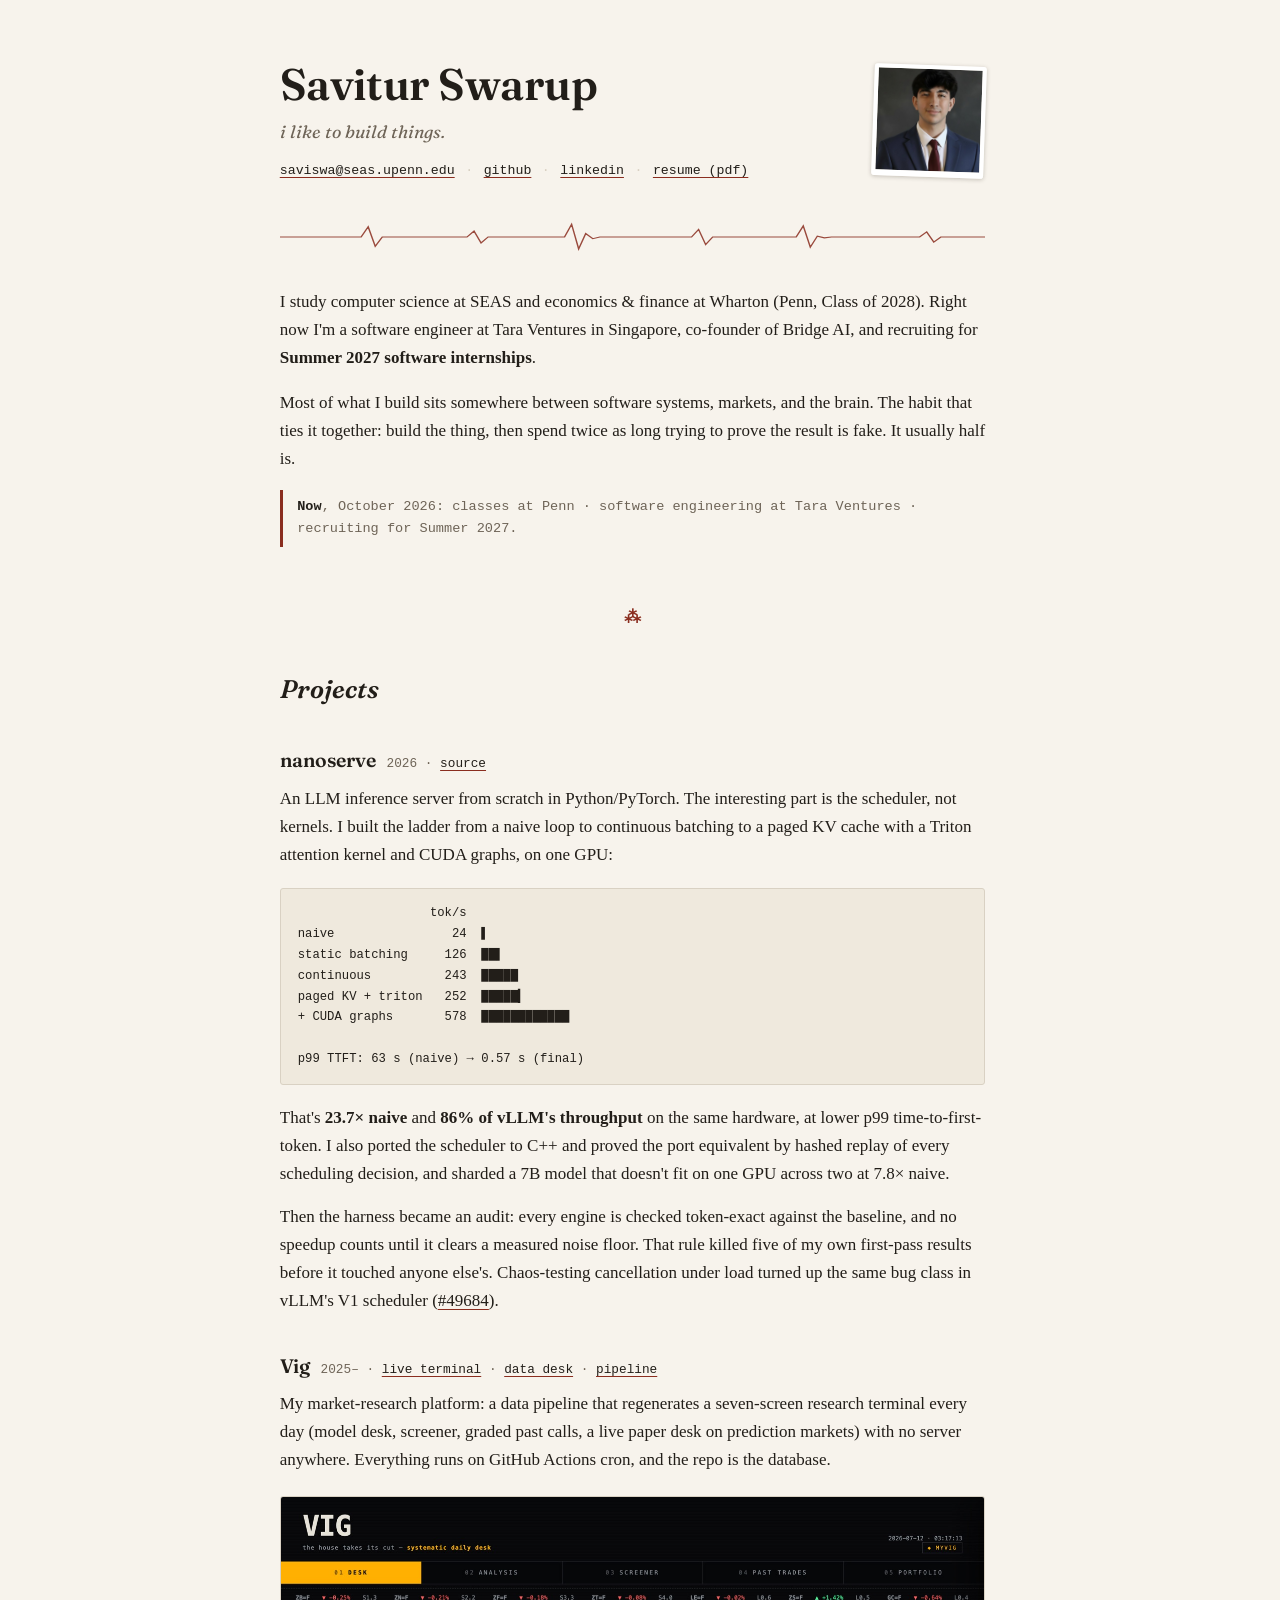
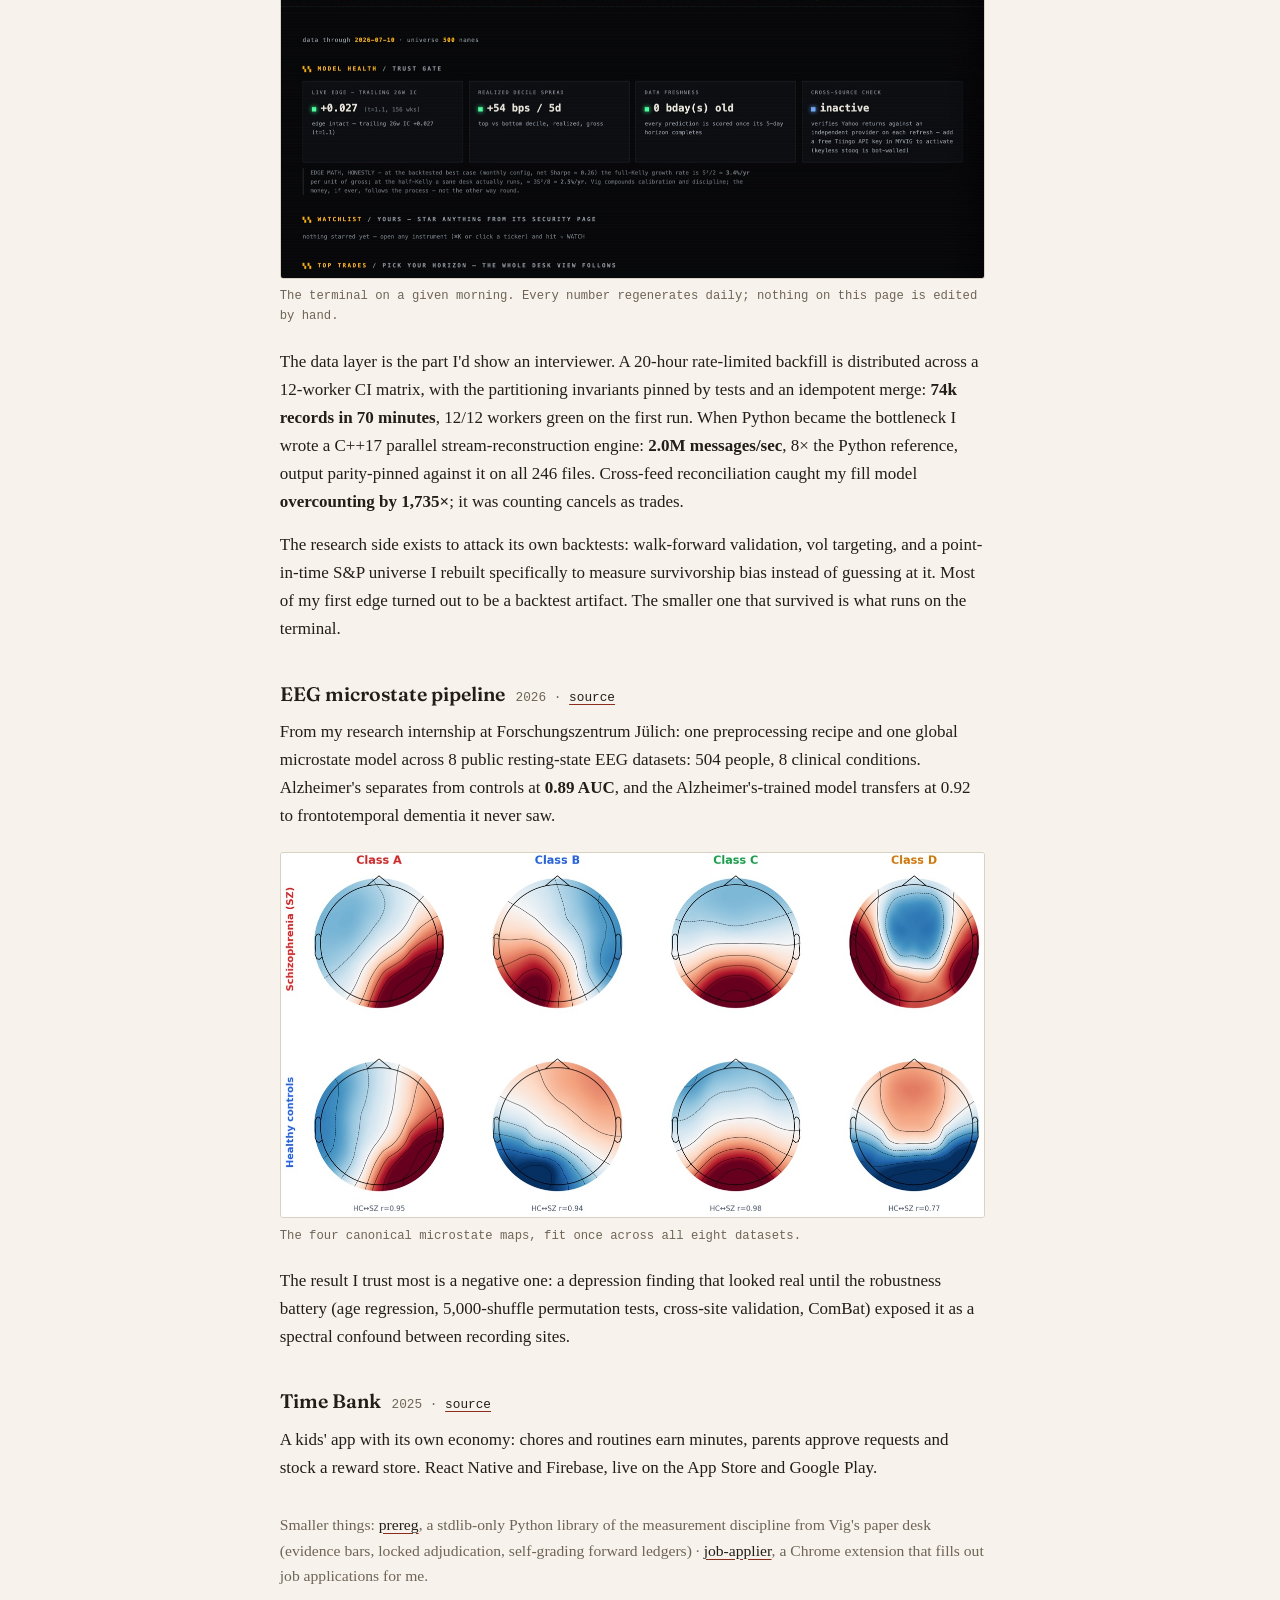
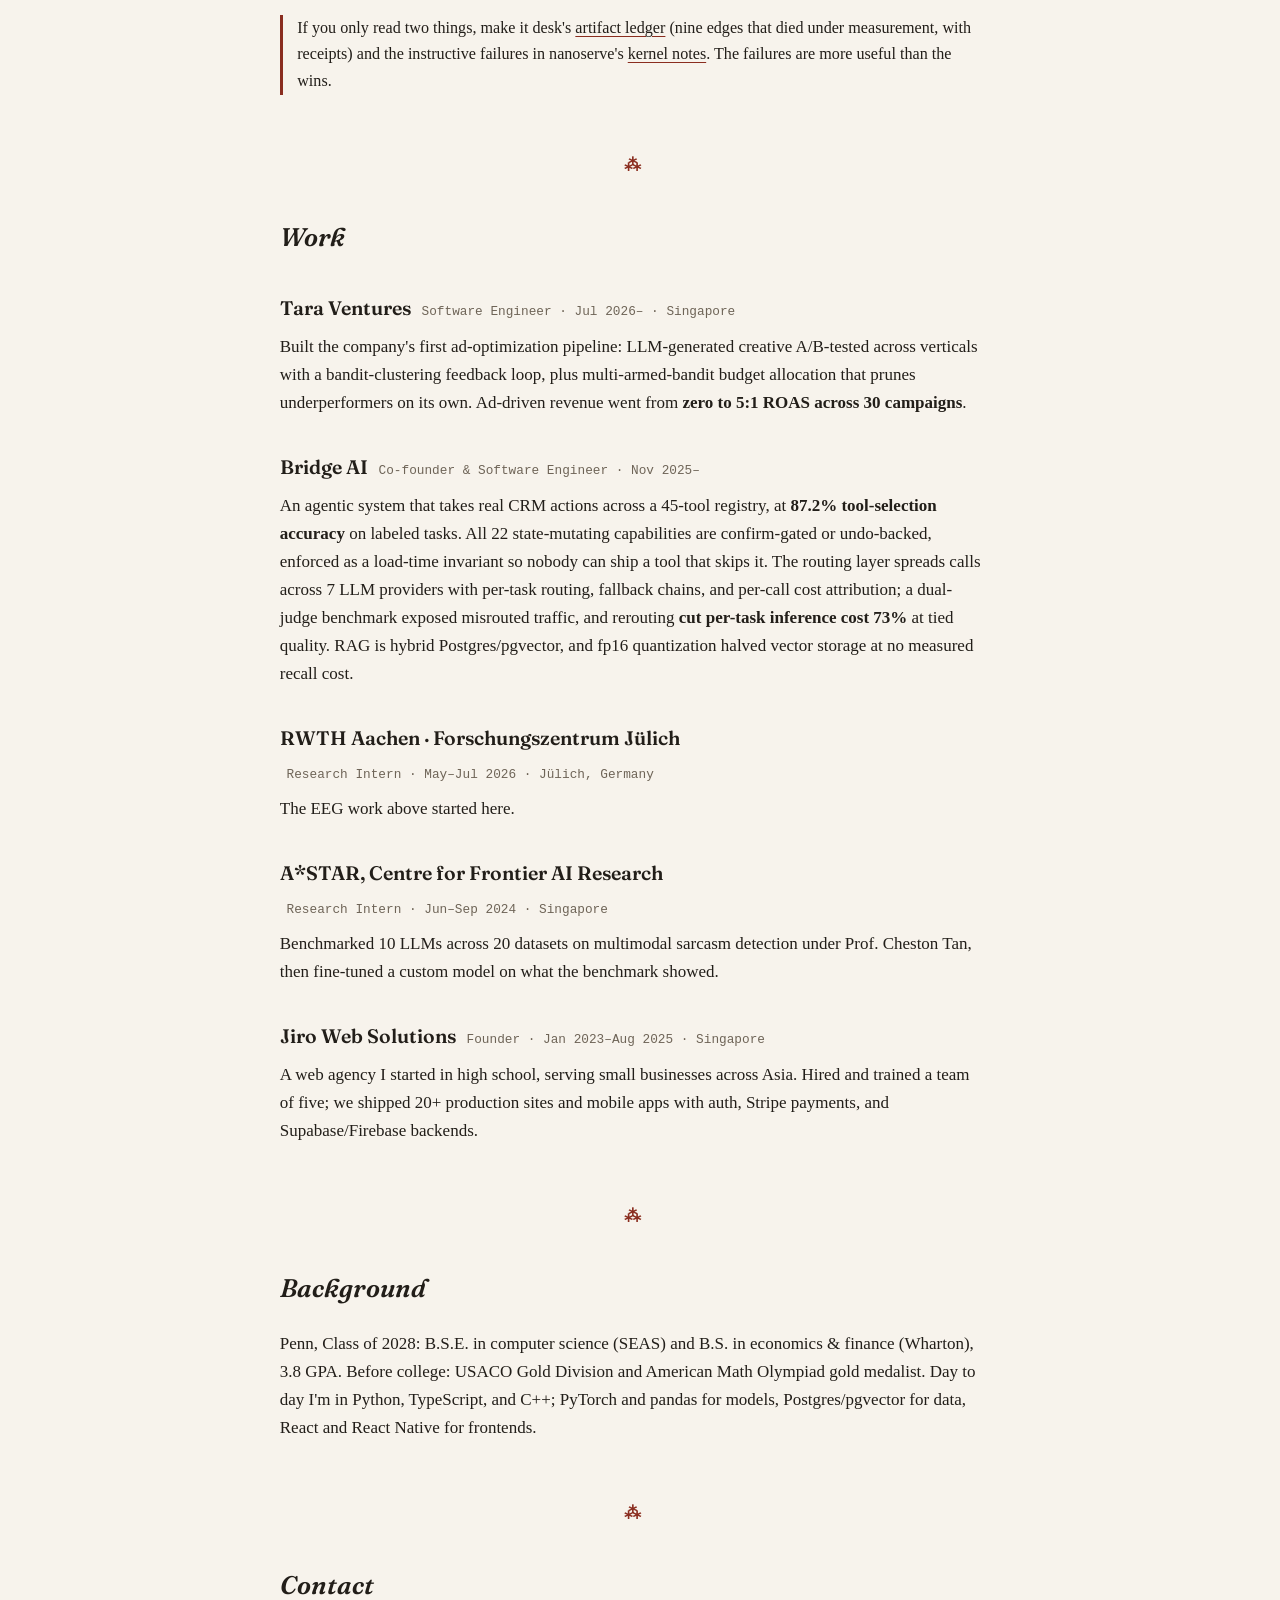
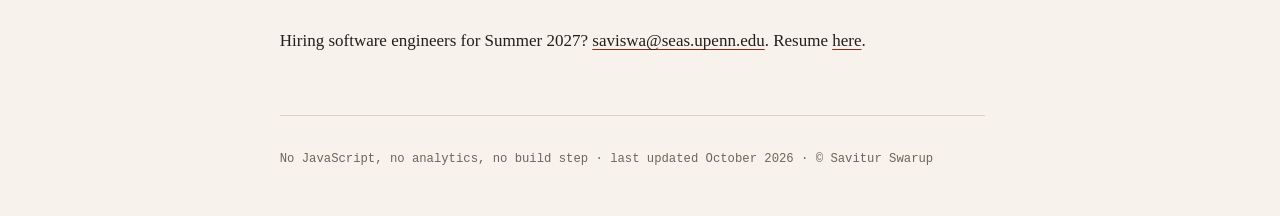
==== commit d2623640: "Fix resume popup scrolling: no top-jump on close, lock page behind Close/backdrop now point at #! in" ====
--- a/index.html
+++ b/index.html
@@ -244,17 +244,17 @@
 
   <!-- resume popup: CSS-only, opens via #resume -->
   <div class="modal" id="resume" role="dialog" aria-label="Resume">
-    <a class="modal__bg" href="#" aria-label="Close"></a>
+    <a class="modal__bg" href="#!" aria-label="Close"></a>
     <div class="modal__box">
       <div class="modal__bar">
         <span>Savitur_Swarup_Resume.pdf</span>
         <span class="modal__actions">
           <a class="modal__btn modal__btn--primary" href="assets/Savitur_Swarup_Resume.pdf" download>Download</a>
           <a class="modal__btn" href="assets/Savitur_Swarup_Resume.pdf" target="_blank" rel="noopener">Open in tab</a>
-          <a class="modal__btn" href="#">Close</a>
+          <a class="modal__btn" href="#!">Close</a>
         </span>
       </div>
-      <iframe class="modal__preview" src="assets/Savitur_Swarup_Resume.pdf#toolbar=0" title="Resume preview"></iframe>
+      <iframe class="modal__preview" src="assets/Savitur_Swarup_Resume.pdf#toolbar=0" title="Resume preview" loading="lazy"></iframe>
       <p class="modal__fallback">No inline preview on this screen size.
         <a class="modal__btn modal__btn--primary" href="assets/Savitur_Swarup_Resume.pdf" download>Download the PDF</a></p>
     </div>
--- a/styles.css
+++ b/styles.css
@@ -22,7 +22,7 @@
 
 * { box-sizing: border-box; }
 
-html { font-size: 17px; }
+html { font-size: 17px; scrollbar-gutter: stable; }
 
 body {
   margin: 0;
@@ -223,6 +223,9 @@
   z-index: 10;
 }
 .modal:target { display: block; }
+
+/* lock the page while the popup is open */
+html:has(.modal:target) { overflow: hidden; }
 .modal__bg {
   position: absolute;
   inset: 0;
@@ -241,6 +244,7 @@
   border: 1px solid var(--rule);
   border-radius: 4px;
   box-shadow: 0 12px 40px rgba(20, 16, 12, 0.4);
+  overscroll-behavior: contain;
 }
 .modal__bar {
   display: flex;
